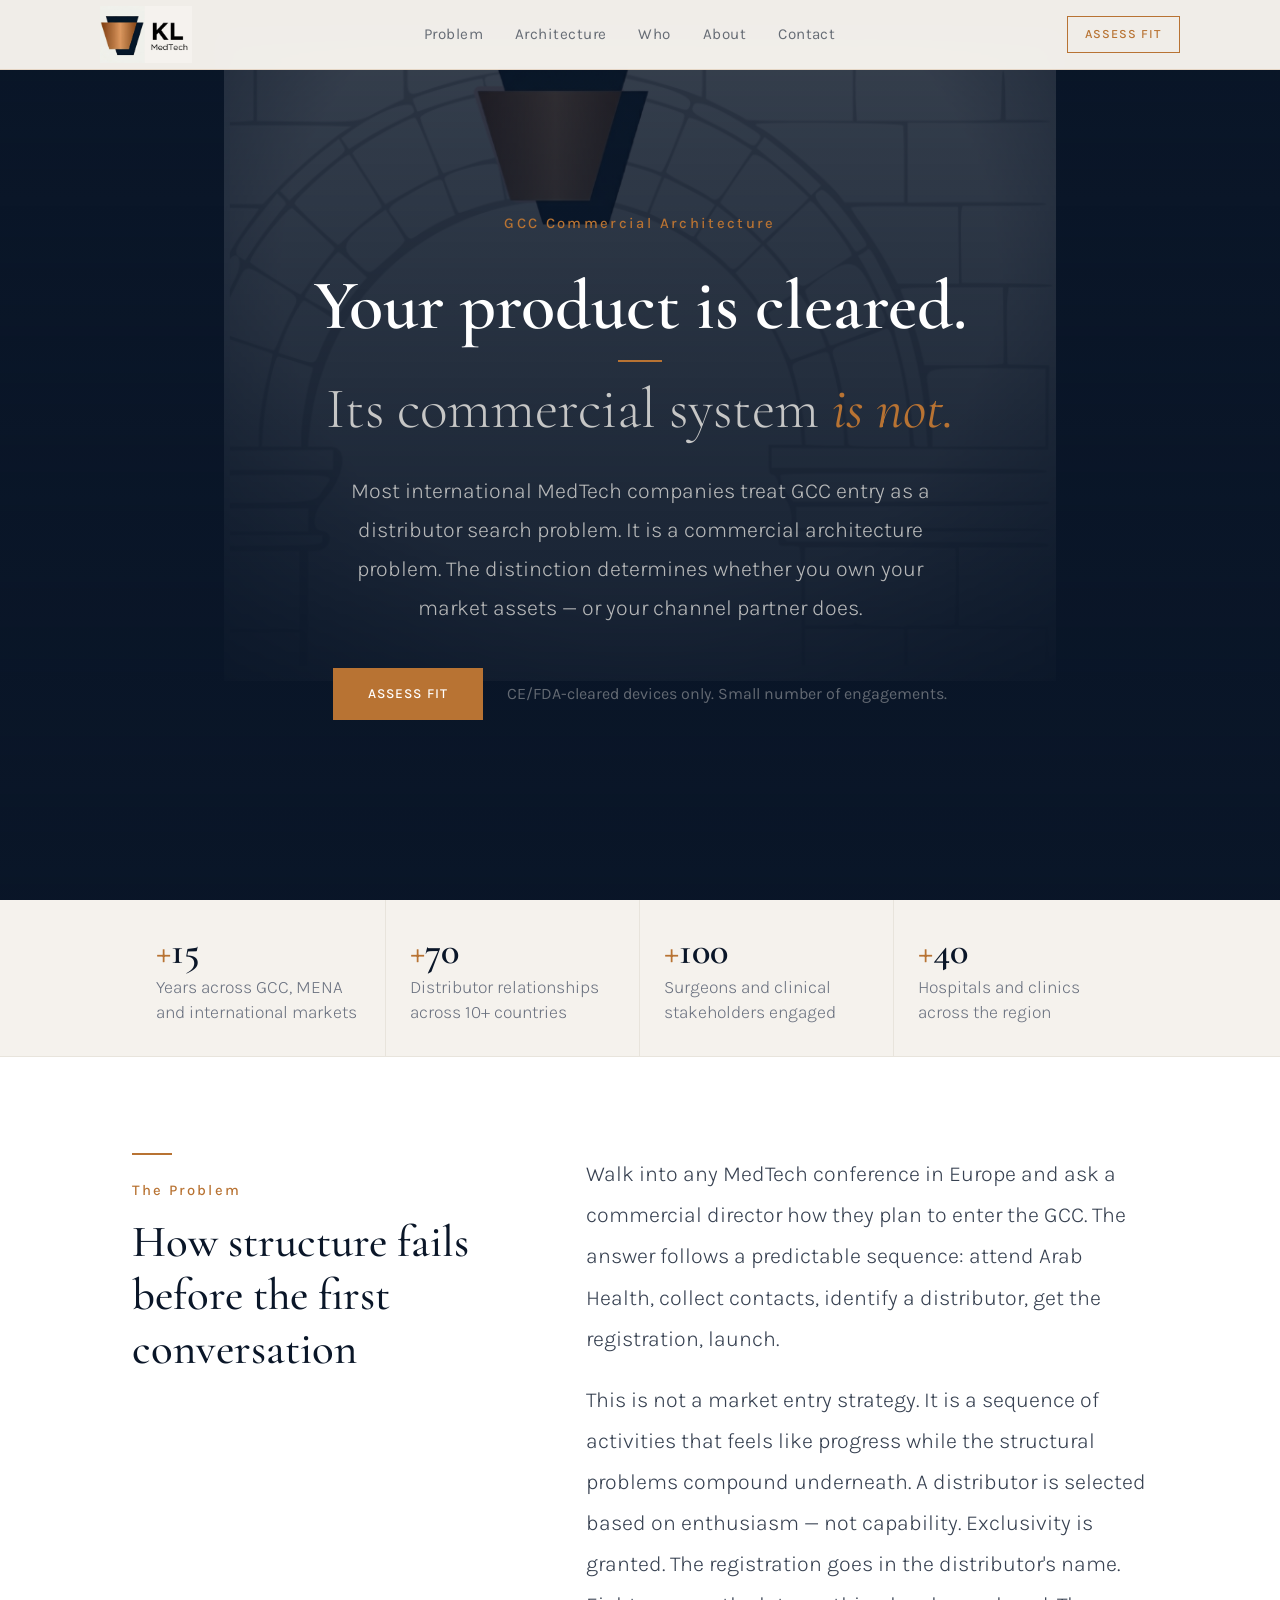
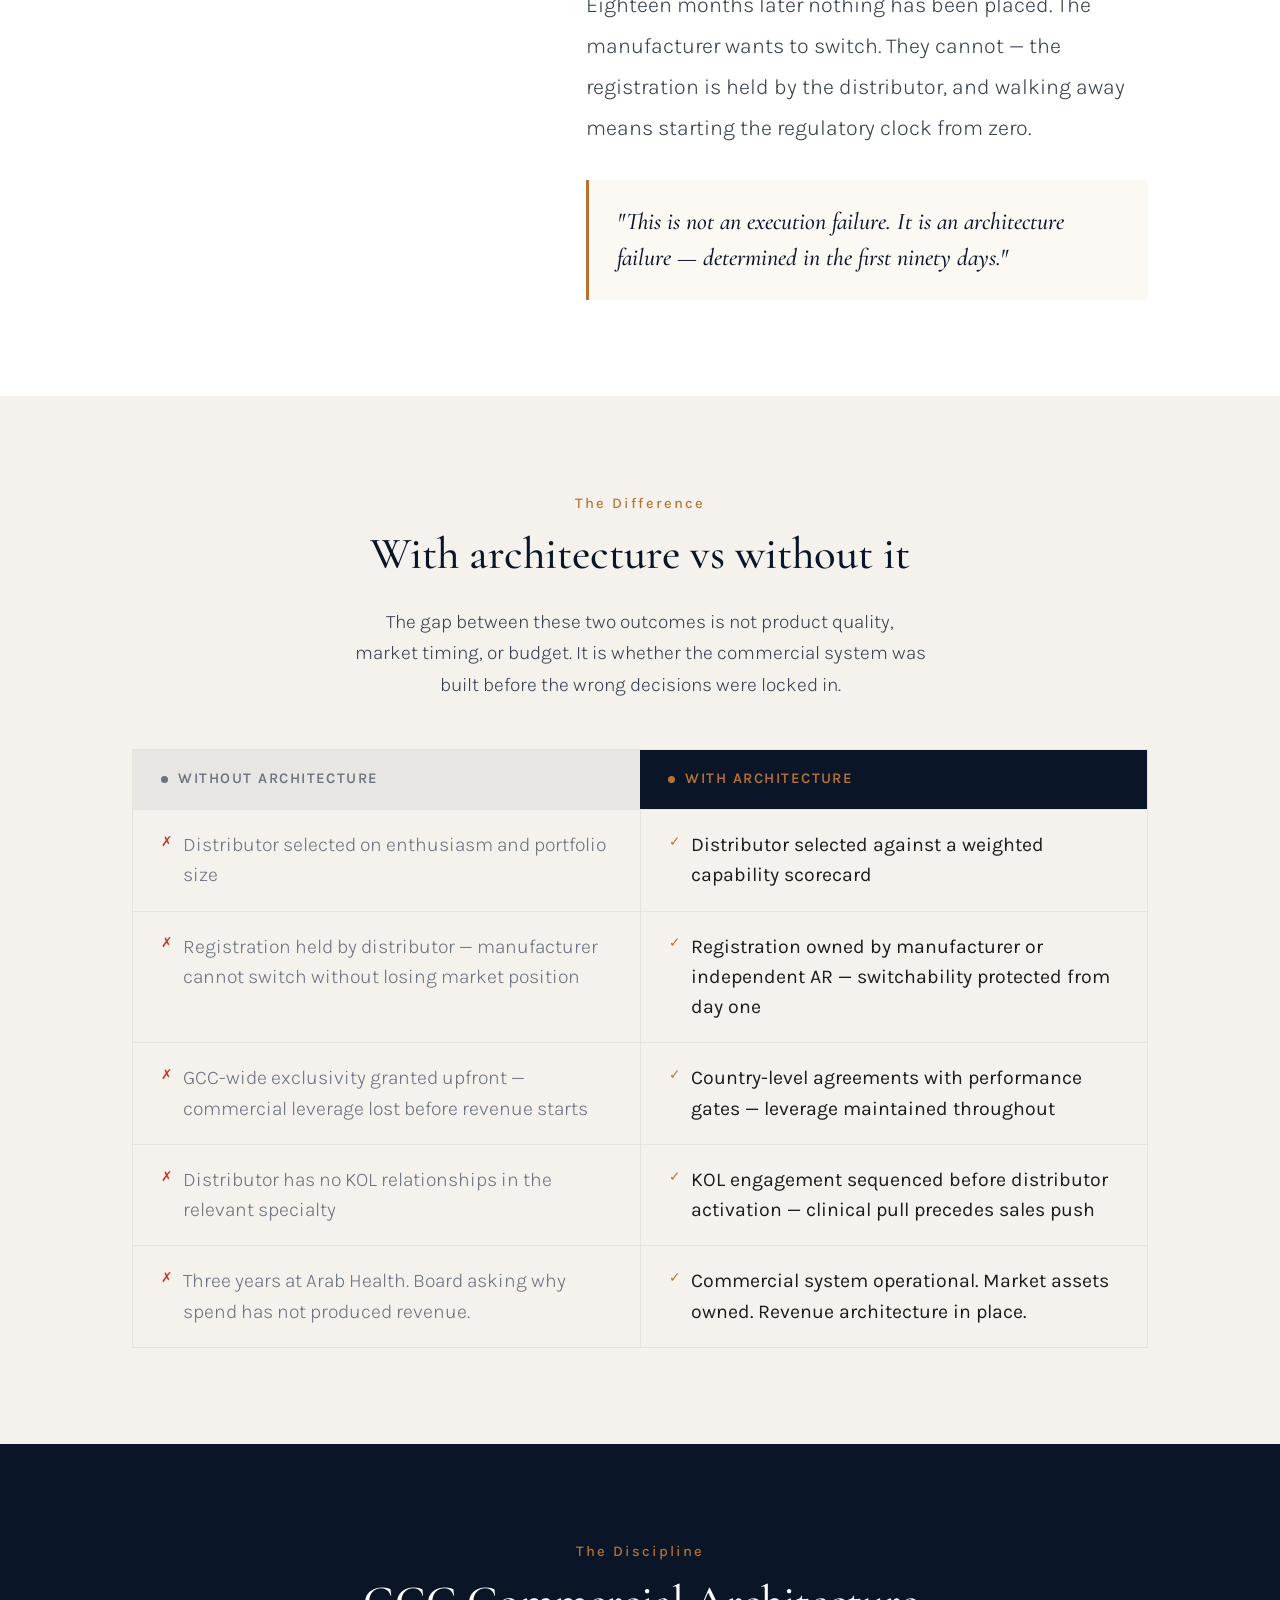
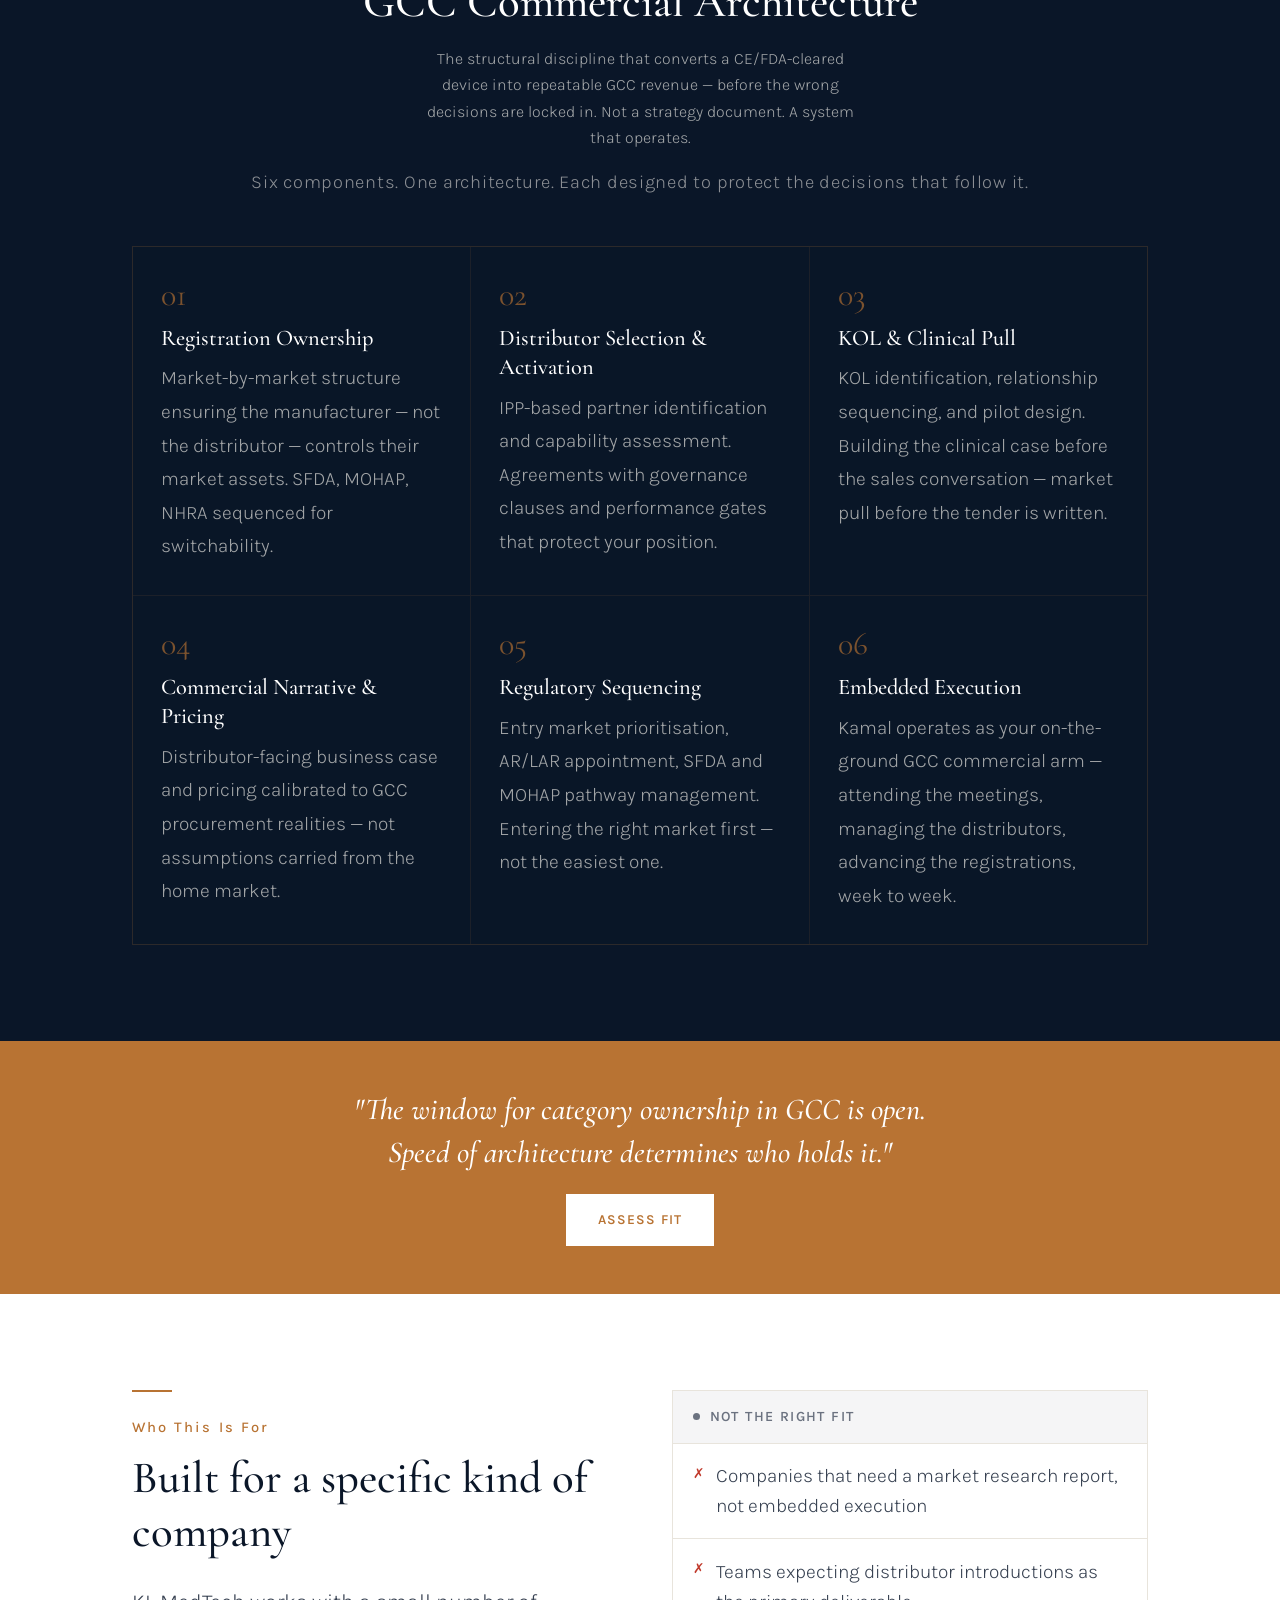
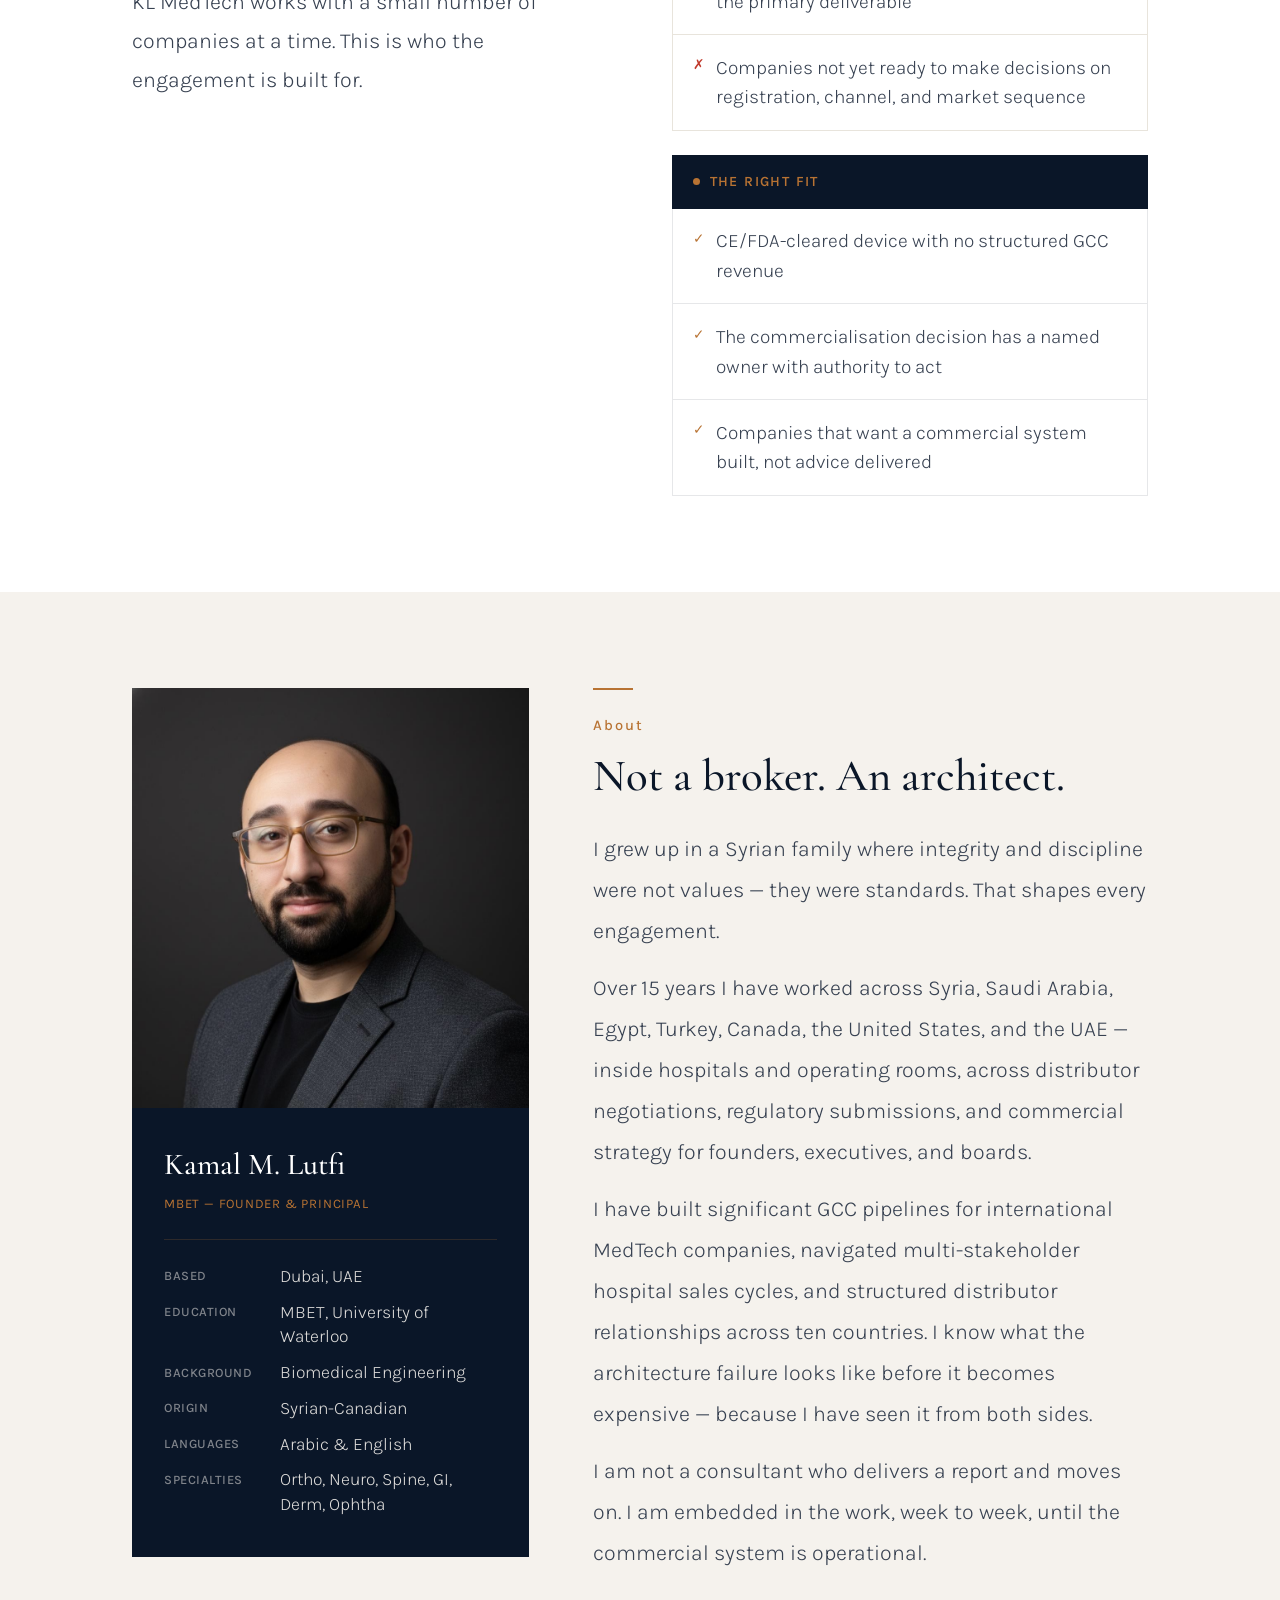
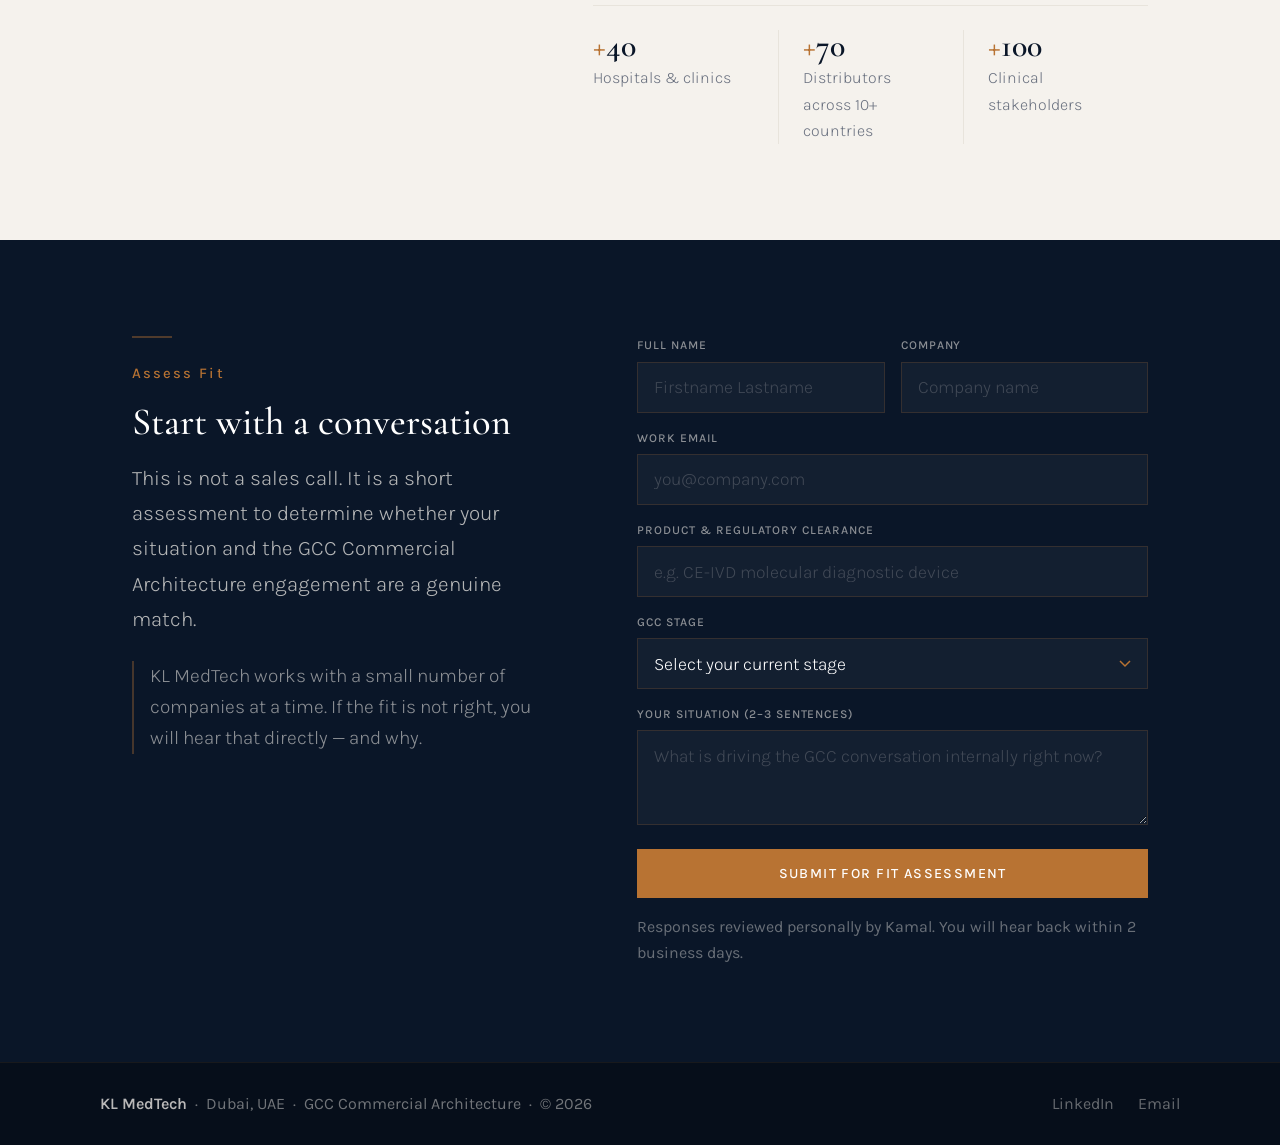
==== index.html @ fdf31928 "Restore full homepage; replace scorecard source HTML with built artifact" ====
<!DOCTYPE html>
<html lang="en">
<head>
  <meta charset="UTF-8" />
  <meta name="viewport" content="width=device-width, initial-scale=1.0" />
  <title>KL MedTech — GCC Commercial Architecture</title>
  <meta name="description" content="Your product is cleared. Its commercial system is not. GCC Commercial Architecture for international MedTech companies." />
  <link rel="preconnect" href="https://fonts.googleapis.com" />
  <link rel="preconnect" href="https://fonts.gstatic.com" crossorigin />
  <link href="https://fonts.googleapis.com/css2?family=Cormorant+Garamond:ital,wght@0,400;0,500;0,600;1,400;1,500;1,600&family=Karla:wght@300;400;500;600&display=swap" rel="stylesheet" />
  <style>
    :root {
      --navy:#0A1628; --navy2:#0f2040; --copper:#B87333; --copper2:#d4924a;
      --stone:#F5F2ED; --stone2:#E8E4DC; --white:#FFFFFF;
      --dark:#1C1C1C; --mid:#6B7280; --body:#374151;
      --ff-display:'Cormorant Garamond',Georgia,serif;
      --ff-body:'Karla',system-ui,sans-serif;
    }
    *,*::before,*::after{box-sizing:border-box;margin:0;padding:0;}
    html{scroll-behavior:smooth;}
    body{font-family:var(--ff-body);font-size:22px;line-height:1.65;color:var(--dark);background:var(--white);-webkit-font-smoothing:antialiased;}
    a{color:inherit;text-decoration:none;}
    .container{max-width:1080px;margin:0 auto;padding:0 2rem;}

    /* NAV */
    nav{position:fixed;top:0;left:0;right:0;z-index:100;background:rgba(245,242,237,0.98);backdrop-filter:blur(10px);border-bottom:1px solid rgba(184,115,51,0.2);padding:0 2rem;height:70px;display:flex;align-items:center;}
    .nav-inner{max-width:1080px;margin:0 auto;width:100%;display:flex;align-items:center;justify-content:space-between;}
    .nav-brand{display:flex;align-items:center;gap:0.65rem;}
    .nav-logo{height:58px;flex-shrink:0;display:flex;align-items:center;justify-content:center;}
    .nav-logo img{height:58px;width:auto;object-fit:contain;display:block;}
    .nav-name{font-size:0.95rem;font-weight:600;color:var(--navy);letter-spacing:0.01em;}
    .nav-links{display:flex;align-items:center;gap:2rem;}
    .nav-links a{font-size:0.95rem;font-weight:400;color:rgba(10,22,40,0.6);letter-spacing:0.03em;transition:color 0.2s;}
    .nav-links a:hover{color:var(--copper);}
    .nav-cta{background:transparent;border:1px solid var(--copper);color:var(--copper);font-family:var(--ff-body);font-size:0.78rem;font-weight:500;letter-spacing:0.08em;text-transform:uppercase;padding:0.45rem 1.1rem;cursor:pointer;transition:all 0.2s;display:inline-block;}
    .nav-cta:hover{background:var(--copper);color:var(--white);}

    /* HERO */
    #hero{min-height:100vh;background:var(--navy);display:flex;align-items:center;padding:8rem 2rem 6rem;position:relative;overflow:hidden;}
    #hero::before{content:'';position:absolute;inset:0;background:url('assets/hero.png') center 15%/65% no-repeat;opacity:0.3;-webkit-mask-image:radial-gradient(ellipse 70% 90% at 50% 30%, black 40%, transparent 75%);mask-image:radial-gradient(ellipse 70% 90% at 50% 30%, black 40%, transparent 75%);pointer-events:none;z-index:0;}
    #hero::after{content:'';position:absolute;inset:0;background:linear-gradient(to bottom,rgba(10,22,40,0.35) 0%,rgba(10,22,40,0.72) 55%,rgba(10,22,40,0.97) 100%);pointer-events:none;z-index:1;}
    
    .hero-inner{max-width:1080px;margin:0 auto;width:100%;display:flex;flex-direction:column;align-items:center;text-align:center;position:relative;z-index:2;}
    .hero-kicker{font-size:0.92rem;font-weight:500;letter-spacing:0.16em;color:var(--copper);margin-bottom:2rem;display:block;}
    .hero-headline{font-family:var(--ff-display);font-size:clamp(3rem,5.5vw,5rem);line-height:1.08;margin-bottom:2rem;max-width:800px;}
    .hero-headline .s1{display:block;font-weight:600;color:var(--white);}
    .hero-rule{display:block;width:44px;height:2px;background:var(--copper);margin:1rem auto;}
    .hero-headline .s2{display:block;font-weight:300;color:rgba(245,242,237,0.78);font-size:clamp(2.4rem,4.5vw,4rem);}
    .hero-headline em{font-style:italic;color:var(--copper);font-weight:400;}
    .hero-sub{font-size:1.35rem;font-weight:300;color:rgba(245,242,237,0.72);line-height:1.8;max-width:600px;margin-bottom:2.5rem;text-align:center;}
    .hero-actions{display:flex;align-items:center;justify-content:center;gap:1.5rem;flex-wrap:wrap;}
    .btn-primary{background:var(--copper);color:var(--white);border:none;font-family:var(--ff-body);font-size:0.85rem;font-weight:500;letter-spacing:0.08em;text-transform:uppercase;padding:0.95rem 2.2rem;cursor:pointer;transition:background 0.2s;display:inline-block;}
    .btn-primary:hover{background:var(--copper2);}
    .hero-note{font-size:1rem;color:rgba(245,242,237,0.38);}

    /* STATS STRIP */
    #stats{background:var(--stone);border-bottom:1px solid var(--stone2);}
    .stats-inner{max-width:1080px;margin:0 auto;display:grid;grid-template-columns:repeat(4,1fr);padding:0 2rem;}
    .stat-item{padding:2rem 1.5rem;border-right:1px solid var(--stone2);transition:background 0.2s;}
    .stat-item:last-child{border-right:none;}
    .stat-item:hover{background:rgba(184,115,51,0.04);}
    .stat-num{font-family:var(--ff-display);font-size:2.4rem;font-weight:600;color:var(--navy);line-height:1;margin-bottom:0.3rem;}
    .stat-num span{color:var(--copper);}
    .stat-label{font-size:1.1rem;font-weight:300;color:var(--mid);line-height:1.4;}

    /* SHARED */
    .section-kicker{font-size:0.92rem;font-weight:500;letter-spacing:0.14em;color:var(--copper);margin-bottom:0.75rem;display:block;}
    .copper-rule{display:block;width:40px;height:2px;background:var(--copper);margin-bottom:1.5rem;}
    .section-heading{font-family:var(--ff-display);font-size:clamp(2.1rem,3.5vw,3.2rem);font-weight:500;line-height:1.2;color:var(--navy);margin-bottom:1.5rem;}
    .section-heading-light{font-family:var(--ff-display);font-size:clamp(2.1rem,3.5vw,3.2rem);font-weight:500;line-height:1.2;color:var(--white);margin-bottom:1rem;}

    /* PROBLEM */
    #problem{background:var(--white);padding:6rem 2rem;}
    .problem-grid{display:grid;grid-template-columns:1fr 1.5fr;gap:5rem;align-items:start;}
    .problem-left{position:sticky;top:80px;}
    .problem-body{font-size:1.35rem;font-weight:300;line-height:1.9;color:var(--body);}
    .problem-body p+p{margin-top:1.25rem;}
    .problem-body strong{font-weight:600;color:var(--dark);}
    .problem-pull{margin-top:2rem;padding:1.5rem 1.75rem;border-left:3px solid var(--copper);background:rgba(184,115,51,0.05);}
    .problem-pull p{font-family:var(--ff-display);font-size:1.5rem;font-style:italic;font-weight:500;color:var(--navy);line-height:1.5;}

    /* CONTRAST TABLE */
    #contrast{background:var(--stone);padding:6rem 2rem;}
    .contrast-header{text-align:center;margin-bottom:3rem;}
    .contrast-header p{font-size:1.2rem;font-weight:300;color:var(--body);max-width:52ch;margin:0 auto;}
    .contrast-wrap{border:1px solid var(--stone2);overflow:hidden;}
    .contrast-head-row{display:grid;grid-template-columns:1fr 1fr;}
    .contrast-col-head{padding:1.1rem 1.75rem;display:flex;align-items:center;gap:0.65rem;}
    .contrast-col-head.without{background:rgba(10,22,40,0.05);}
    .contrast-col-head.with{background:var(--navy);}
    .contrast-col-title{font-size:0.92rem;font-weight:600;letter-spacing:0.1em;text-transform:uppercase;}
    .contrast-col-title.without{color:var(--mid);}
    .contrast-col-title.with{color:var(--copper);}
    .c-dot{width:7px;height:7px;border-radius:50%;flex-shrink:0;}
    .c-dot.without{background:var(--mid);}
    .c-dot.with{background:var(--copper);}
    .contrast-row{display:grid;grid-template-columns:1fr 1fr;border-top:1px solid var(--stone2);}
    .c-cell{padding:1.25rem 1.75rem;font-size:1.22rem;font-weight:300;line-height:1.55;display:flex;align-items:flex-start;gap:0.65rem;}
    .c-cell+.c-cell{border-left:1px solid var(--stone2);}
    .c-cell.without{color:var(--mid);}
    .c-cell.with{color:var(--dark);font-weight:400;}
    .c-mark{flex-shrink:0;font-size:0.85rem;margin-top:0.05rem;}
    .c-mark.x{color:#C0392B;}
    .c-mark.ok{color:var(--copper);}

    /* ARCHITECTURE */
    #architecture{background:var(--navy);padding:6rem 2rem;}
    .arch-header{text-align:center;margin-bottom:1rem;}
    .arch-sub{text-align:center;font-size:1.15rem;font-weight:300;color:rgba(245,242,237,0.55);margin-bottom:3rem;letter-spacing:0.04em;}
    .arch-grid{display:grid;grid-template-columns:repeat(3,1fr);gap:1px;background:rgba(184,115,51,0.1);border:1px solid rgba(184,115,51,0.1);}
    .arch-item{background:rgba(10,22,40,0.97);padding:2rem 1.75rem;transition:background 0.2s;}
    .arch-item:hover{background:rgba(15,32,64,1);}
    .arch-num{font-family:var(--ff-display);font-size:2rem;font-weight:400;color:rgba(184,115,51,0.65);line-height:1;margin-bottom:0.75rem;}
    .arch-title{font-family:var(--ff-display);font-size:1.4rem;font-weight:500;color:var(--white);margin-bottom:0.6rem;line-height:1.3;}
    .arch-body{font-size:1.2rem;font-weight:300;color:rgba(245,242,237,0.65);line-height:1.75;}

    /* MID CTA */
    #mid-cta{background:var(--copper);padding:3rem 2rem;text-align:center;}
    .mid-cta-inner{max-width:600px;margin:0 auto;}
    .mid-cta-text{font-family:var(--ff-display);font-size:1.9rem;font-style:italic;font-weight:500;color:var(--white);margin-bottom:1.25rem;line-height:1.4;}
    .btn-white{background:var(--white);color:var(--copper);border:none;font-family:var(--ff-body);font-size:0.85rem;font-weight:600;letter-spacing:0.08em;text-transform:uppercase;padding:0.9rem 2rem;cursor:pointer;transition:all 0.2s;display:inline-block;}
    .btn-white:hover{background:var(--navy);color:var(--white);}

    /* WHO */
    #who{background:var(--white);padding:6rem 2rem;}
    .who-grid{display:grid;grid-template-columns:1fr 1fr;gap:4rem;align-items:start;}
    .who-intro{font-size:1.35rem;font-weight:300;line-height:1.8;color:var(--body);margin-bottom:2rem;}
    .fit-table{display:flex;flex-direction:column;}
    .fit-col-head{padding:0.9rem 1.25rem;font-size:0.88rem;font-weight:600;letter-spacing:0.1em;text-transform:uppercase;display:flex;align-items:center;gap:0.6rem;}
    .fit-col-head.not{background:rgba(10,22,40,0.04);color:var(--mid);border:1px solid var(--stone2);}
    .fit-col-head.is{background:var(--navy);color:var(--copper);border:1px solid var(--navy);margin-top:1.5rem;}
    .fit-dot{width:7px;height:7px;border-radius:50%;flex-shrink:0;}
    .fit-dot.not{background:var(--mid);}
    .fit-dot.is{background:var(--copper);}
    .fit-item{padding:1.1rem 1.25rem;font-size:1.2rem;font-weight:300;line-height:1.55;border:1px solid var(--stone2);border-top:none;display:flex;align-items:flex-start;gap:0.75rem;}
    .fit-item.is-item{border-color:rgba(10,22,40,0.1);}
    .fit-mark{flex-shrink:0;margin-top:0.1rem;font-size:0.85rem;}
    .fit-mark.not{color:#C0392B;}
    .fit-mark.is{color:var(--copper);}
    .fit-text{color:var(--body);}

    /* ABOUT */
    #about{background:var(--stone);padding:6rem 2rem;}
    .about-grid{display:grid;grid-template-columns:1fr 1.4fr;gap:4rem;align-items:start;}
    .about-card{background:var(--navy);}
    .about-photo-wrap{overflow:hidden;height:420px;}
    .about-photo{width:100%;height:100%;object-fit:cover;object-position:center 12%;display:block;filter:grayscale(10%);}
    .about-card-body{padding:2rem 2rem 2.5rem;}
    .about-name{font-family:var(--ff-display);font-size:1.9rem;font-weight:500;color:var(--white);margin-bottom:0.2rem;}
    .about-title{font-size:0.82rem;font-weight:400;letter-spacing:0.06em;color:var(--copper);text-transform:uppercase;margin-bottom:1.5rem;}
    .about-divider{height:1px;background:rgba(184,115,51,0.2);margin-bottom:1.5rem;}
    .about-meta{display:flex;flex-direction:column;gap:0.7rem;}
    .about-meta-row{display:flex;align-items:flex-start;gap:1rem;}
    .about-meta-key{font-weight:500;color:rgba(245,242,237,0.5);letter-spacing:0.04em;min-width:100px;flex-shrink:0;font-size:0.8rem;text-transform:uppercase;padding-top:0.1rem;}
    .about-meta-val{color:rgba(245,242,237,0.9);font-weight:300;font-size:1.1rem;line-height:1.4;}
    .about-body-text{font-size:1.35rem;font-weight:300;line-height:1.9;color:var(--body);}
    .about-body-text p+p{margin-top:1rem;}
    .about-numbers{display:grid;grid-template-columns:repeat(3,1fr);gap:0;margin-top:2rem;border-top:1px solid var(--stone2);padding-top:1.5rem;}
    .about-num-item{padding-right:1.5rem;}
    .about-num-item+.about-num-item{padding-left:1.5rem;border-left:1px solid var(--stone2);}
    .about-num-val{font-family:var(--ff-display);font-size:2rem;font-weight:600;color:var(--navy);line-height:1;margin-bottom:0.2rem;}
    .about-num-val span{color:var(--copper);}
    .about-num-label{font-size:1rem;font-weight:300;color:var(--mid);}

    /* CONTACT */
    #contact{background:var(--navy);padding:6rem 2rem;}
    .contact-grid{display:grid;grid-template-columns:1fr 1.2fr;gap:5rem;align-items:start;}
    .contact-heading{font-family:var(--ff-display);font-size:clamp(1.8rem,3vw,2.6rem);font-weight:500;color:var(--white);line-height:1.2;margin-bottom:1rem;}
    .contact-body{font-size:1.3rem;font-weight:300;color:rgba(245,242,237,0.72);line-height:1.7;margin-bottom:1.5rem;}
    .contact-note{font-size:1.2rem;font-weight:300;color:rgba(245,242,237,0.55);line-height:1.6;border-left:2px solid rgba(184,115,51,0.35);padding-left:1rem;}
    .contact-form{display:flex;flex-direction:column;gap:1rem;}
    .form-row{display:grid;grid-template-columns:1fr 1fr;gap:1rem;}
    .form-group{display:flex;flex-direction:column;gap:0.35rem;}
    .form-group label{font-size:0.75rem;font-weight:500;letter-spacing:0.08em;text-transform:uppercase;color:rgba(245,242,237,0.55);}
    .form-group input,.form-group select,.form-group textarea{background:rgba(255,255,255,0.04);border:1px solid rgba(184,115,51,0.2);color:var(--white);font-family:var(--ff-body);font-size:1.1rem;font-weight:300;padding:0.9rem 1rem;outline:none;transition:border-color 0.2s;width:100%;-webkit-appearance:none;appearance:none;}
    .form-group select{background-image:url("data:image/svg+xml,%3Csvg xmlns='http://www.w3.org/2000/svg' width='12' height='8' viewBox='0 0 12 8'%3E%3Cpath d='M1 1l5 5 5-5' stroke='%23B87333' stroke-width='1.5' fill='none'/%3E%3C/svg%3E");background-repeat:no-repeat;background-position:right 1rem center;padding-right:2.5rem;cursor:pointer;background-color:rgba(255,255,255,0.04);}
    .form-group select option{background:var(--navy2);color:var(--white);}
    .form-group input:focus,.form-group select:focus,.form-group textarea:focus{border-color:var(--copper);}
    .form-group input::placeholder,.form-group textarea::placeholder{color:rgba(245,242,237,0.2);}
    .form-group textarea{resize:vertical;min-height:95px;}
    .form-submit{background:var(--copper);color:var(--white);border:none;font-family:var(--ff-body);font-size:0.88rem;font-weight:500;letter-spacing:0.1em;text-transform:uppercase;padding:1rem 2rem;cursor:pointer;transition:background 0.2s;margin-top:0.5rem;}
    .form-submit:hover{background:var(--copper2);}
    .form-disclaimer{font-size:1rem;color:rgba(245,242,237,0.4);line-height:1.6;}
    .form-success{display:none;padding:2rem;background:rgba(184,115,51,0.1);border:1px solid rgba(184,115,51,0.3);text-align:center;}
    .form-success p{font-family:var(--ff-display);font-size:1.2rem;font-style:italic;color:var(--white);}
    .form-success small{display:block;margin-top:0.5rem;font-size:0.85rem;font-weight:300;color:rgba(245,242,237,0.5);}

    /* FOOTER */
    footer{background:#060e1a;padding:1.75rem 2rem;border-top:1px solid rgba(184,115,51,0.1);}
    .footer-inner{max-width:1080px;margin:0 auto;display:flex;align-items:center;justify-content:space-between;flex-wrap:wrap;gap:0.75rem;}
    .footer-brand{font-size:1rem;font-weight:400;color:rgba(245,242,237,0.45);}
    .footer-brand strong{color:rgba(245,242,237,0.75);font-weight:600;}
    .footer-links{display:flex;gap:1.5rem;}
    .footer-links a{font-size:1rem;color:rgba(245,242,237,0.4);transition:color 0.2s;}
    .footer-links a:hover{color:var(--copper);}
    .footer-copy{font-size:0.82rem;color:rgba(245,242,237,0.25);width:100%;text-align:center;padding-top:0.75rem;border-top:1px solid rgba(255,255,255,0.05);margin-top:0.5rem;}

    /* ANIMATIONS */
    .fade-up{opacity:0;transform:translateY(20px);transition:opacity 0.6s ease,transform 0.6s ease;}
    .fade-up.visible{opacity:1;transform:translateY(0);}
    .fade-up:nth-child(2){transition-delay:0.08s;}
    .fade-up:nth-child(3){transition-delay:0.16s;}
    .fade-up:nth-child(4){transition-delay:0.24s;}

    /* RESPONSIVE */
    @media(max-width:900px){
      .nav-links{display:none;}
      .problem-grid,.who-grid,.about-grid,.contact-grid{grid-template-columns:1fr;gap:2.5rem;}
      .problem-left{position:static;}
      .arch-grid{grid-template-columns:1fr;}
      .stats-inner{grid-template-columns:repeat(2,1fr);}
      .stat-item:nth-child(2){border-right:none;}
      .form-row{grid-template-columns:1fr;}
      .about-numbers{grid-template-columns:1fr 1fr;}
      .contrast-head-row,.contrast-row{grid-template-columns:1fr;}
      .c-cell+.c-cell{border-left:none;border-top:1px solid var(--stone2);}
      .contrast-col-head.without{display:none;}
    }
    @media(max-width:600px){
      nav{padding:0 1.25rem;}
      #hero{padding:7rem 1.25rem 4rem;}
      .stats-inner{padding:0 1.25rem;}
    }
  </style>
</head>
<body>

<!-- NAV -->
<nav>
  <div class="nav-inner">
    <div class="nav-brand">
      <div class="nav-logo"><img src="assets/logo.png" alt="KL MedTech" /></div>
    </div>
    <div class="nav-links">
      <a href="#problem">Problem</a>
      <a href="#architecture">Architecture</a>
      <a href="#who">Who</a>
      <a href="#about">About</a>
      <a href="#contact">Contact</a>
    </div>
    <a href="#contact" class="nav-cta">Assess Fit</a>
  </div>
</nav>

<!-- HERO -->
<section id="hero">
  <div class="hero-inner">
    <span class="hero-kicker">GCC Commercial Architecture</span>
    <h1 class="hero-headline">
      <span class="s1">Your product is cleared.</span>
      <span class="hero-rule"></span>
      <span class="s2">Its commercial system <em>is not.</em></span>
    </h1>
    <p class="hero-sub">Most international MedTech companies treat GCC entry as a distributor search problem. It is a commercial architecture problem. The distinction determines whether you own your market assets — or your channel partner does.</p>
    <div class="hero-actions">
      <a href="#contact" class="btn-primary">Assess Fit</a>
      <span class="hero-note">CE/FDA-cleared devices only. Small number of engagements.</span>
    </div>
  </div>
</section>

<!-- STATS STRIP -->
<div id="stats">
  <div class="stats-inner">
    <div class="stat-item fade-up">
      <div class="stat-num"><span>+</span>15</div>
      <div class="stat-label">Years across GCC, MENA and international markets</div>
    </div>
    <div class="stat-item fade-up">
      <div class="stat-num"><span>+</span>70</div>
      <div class="stat-label">Distributor relationships across 10+ countries</div>
    </div>
    <div class="stat-item fade-up">
      <div class="stat-num"><span>+</span>100</div>
      <div class="stat-label">Surgeons and clinical stakeholders engaged</div>
    </div>
    <div class="stat-item fade-up">
      <div class="stat-num"><span>+</span>40</div>
      <div class="stat-label">Hospitals and clinics across the region</div>
    </div>
  </div>
</div>

<!-- PROBLEM -->
<section id="problem">
  <div class="container">
    <div class="problem-grid">
      <div class="problem-left fade-up">
        <span class="copper-rule"></span>
        <span class="section-kicker">The Problem</span>
        <h2 class="section-heading">How structure fails before the first conversation</h2>
      </div>
      <div class="problem-body fade-up">
        <p>Walk into any MedTech conference in Europe and ask a commercial director how they plan to enter the GCC. The answer follows a predictable sequence: attend Arab Health, collect contacts, identify a distributor, get the registration, launch.</p>
        <p>This is not a market entry strategy. It is a sequence of activities that feels like progress while the structural problems compound underneath. A distributor is selected based on enthusiasm — not capability. Exclusivity is granted. The registration goes in the distributor's name. Eighteen months later nothing has been placed. The manufacturer wants to switch. They cannot — the registration is held by the distributor, and walking away means starting the regulatory clock from zero.</p>
        <div class="problem-pull">
          <p>"This is not an execution failure. It is an architecture failure — determined in the first ninety days."</p>
        </div>
      </div>
    </div>
  </div>
</section>

<!-- CONTRAST TABLE -->
<section id="contrast">
  <div class="container">
    <div class="contrast-header fade-up">
      <span class="section-kicker">The Difference</span>
      <h2 class="section-heading">With architecture vs without it</h2>
      <p>The gap between these two outcomes is not product quality, market timing, or budget. It is whether the commercial system was built before the wrong decisions were locked in.</p>
    </div>
    <div class="contrast-wrap fade-up">
      <div class="contrast-head-row">
        <div class="contrast-col-head without">
          <span class="c-dot without"></span>
          <span class="contrast-col-title without">Without Architecture</span>
        </div>
        <div class="contrast-col-head with">
          <span class="c-dot with"></span>
          <span class="contrast-col-title with">With Architecture</span>
        </div>
      </div>
      <div class="contrast-row">
        <div class="c-cell without"><span class="c-mark x">✗</span><span>Distributor selected on enthusiasm and portfolio size</span></div>
        <div class="c-cell with"><span class="c-mark ok">✓</span><span>Distributor selected against a weighted capability scorecard</span></div>
      </div>
      <div class="contrast-row">
        <div class="c-cell without"><span class="c-mark x">✗</span><span>Registration held by distributor — manufacturer cannot switch without losing market position</span></div>
        <div class="c-cell with"><span class="c-mark ok">✓</span><span>Registration owned by manufacturer or independent AR — switchability protected from day one</span></div>
      </div>
      <div class="contrast-row">
        <div class="c-cell without"><span class="c-mark x">✗</span><span>GCC-wide exclusivity granted upfront — commercial leverage lost before revenue starts</span></div>
        <div class="c-cell with"><span class="c-mark ok">✓</span><span>Country-level agreements with performance gates — leverage maintained throughout</span></div>
      </div>
      <div class="contrast-row">
        <div class="c-cell without"><span class="c-mark x">✗</span><span>Distributor has no KOL relationships in the relevant specialty</span></div>
        <div class="c-cell with"><span class="c-mark ok">✓</span><span>KOL engagement sequenced before distributor activation — clinical pull precedes sales push</span></div>
      </div>
      <div class="contrast-row">
        <div class="c-cell without"><span class="c-mark x">✗</span><span>Three years at Arab Health. Board asking why spend has not produced revenue.</span></div>
        <div class="c-cell with"><span class="c-mark ok">✓</span><span>Commercial system operational. Market assets owned. Revenue architecture in place.</span></div>
      </div>
    </div>
  </div>
</section>

<!-- ARCHITECTURE -->
<section id="architecture">
  <div class="container">
    <div class="arch-header fade-up">
      <span class="section-kicker" style="color:var(--copper);">The Discipline</span>
      <h2 class="section-heading-light">GCC Commercial Architecture</h2>
      <p style="color:rgba(245,242,237,0.65);font-size:1rem;font-weight:300;max-width:50ch;margin:0 auto;">The structural discipline that converts a CE/FDA-cleared device into repeatable GCC revenue — before the wrong decisions are locked in. Not a strategy document. A system that operates.</p>
    </div>
    <p class="arch-sub">Six components. One architecture. Each designed to protect the decisions that follow it.</p>
    <div class="arch-grid">
      <div class="arch-item fade-up">
        <div class="arch-num">01</div>
        <h3 class="arch-title">Registration Ownership</h3>
        <p class="arch-body">Market-by-market structure ensuring the manufacturer — not the distributor — controls their market assets. SFDA, MOHAP, NHRA sequenced for switchability.</p>
      </div>
      <div class="arch-item fade-up">
        <div class="arch-num">02</div>
        <h3 class="arch-title">Distributor Selection & Activation</h3>
        <p class="arch-body">IPP-based partner identification and capability assessment. Agreements with governance clauses and performance gates that protect your position.</p>
      </div>
      <div class="arch-item fade-up">
        <div class="arch-num">03</div>
        <h3 class="arch-title">KOL & Clinical Pull</h3>
        <p class="arch-body">KOL identification, relationship sequencing, and pilot design. Building the clinical case before the sales conversation — market pull before the tender is written.</p>
      </div>
      <div class="arch-item fade-up">
        <div class="arch-num">04</div>
        <h3 class="arch-title">Commercial Narrative & Pricing</h3>
        <p class="arch-body">Distributor-facing business case and pricing calibrated to GCC procurement realities — not assumptions carried from the home market.</p>
      </div>
      <div class="arch-item fade-up">
        <div class="arch-num">05</div>
        <h3 class="arch-title">Regulatory Sequencing</h3>
        <p class="arch-body">Entry market prioritisation, AR/LAR appointment, SFDA and MOHAP pathway management. Entering the right market first — not the easiest one.</p>
      </div>
      <div class="arch-item fade-up">
        <div class="arch-num">06</div>
        <h3 class="arch-title">Embedded Execution</h3>
        <p class="arch-body">Kamal operates as your on-the-ground GCC commercial arm — attending the meetings, managing the distributors, advancing the registrations, week to week.</p>
      </div>
    </div>
  </div>
</section>

<!-- MID CTA -->
<section id="mid-cta">
  <div class="mid-cta-inner">
    <p class="mid-cta-text">"The window for category ownership in GCC is open. Speed of architecture determines who holds it."</p>
    <a href="#contact" class="btn-white">Assess Fit</a>
  </div>
</section>

<!-- WHO -->
<section id="who">
  <div class="container">
    <div class="who-grid">
      <div class="fade-up">
        <span class="copper-rule"></span>
        <span class="section-kicker">Who This Is For</span>
        <h2 class="section-heading">Built for a specific kind of company</h2>
        <p class="who-intro">KL MedTech works with a small number of companies at a time. This is who the engagement is built for.</p>
      </div>
      <div class="fade-up">
        <div class="fit-table">
          <div class="fit-col-head not">
            <span class="fit-dot not"></span>
            <span>Not the right fit</span>
          </div>
          <div class="fit-item">
            <span class="fit-mark not">✗</span>
            <span class="fit-text">Companies that need a market research report, not embedded execution</span>
          </div>
          <div class="fit-item">
            <span class="fit-mark not">✗</span>
            <span class="fit-text">Teams expecting distributor introductions as the primary deliverable</span>
          </div>
          <div class="fit-item">
            <span class="fit-mark not">✗</span>
            <span class="fit-text">Companies not yet ready to make decisions on registration, channel, and market sequence</span>
          </div>
          <div class="fit-col-head is">
            <span class="fit-dot is"></span>
            <span>The right fit</span>
          </div>
          <div class="fit-item is-item">
            <span class="fit-mark is">✓</span>
            <span class="fit-text">CE/FDA-cleared device with no structured GCC revenue</span>
          </div>
          <div class="fit-item is-item">
            <span class="fit-mark is">✓</span>
            <span class="fit-text">The commercialisation decision has a named owner with authority to act</span>
          </div>
          <div class="fit-item is-item">
            <span class="fit-mark is">✓</span>
            <span class="fit-text">Companies that want a commercial system built, not advice delivered</span>
          </div>
        </div>
      </div>
    </div>
  </div>
</section>

<!-- ABOUT -->
<section id="about">
  <div class="container">
    <div class="about-grid">
      <div class="fade-up">
        <div class="about-card">
          <div class="about-photo-wrap">
            <img src="assets/kamal.jpg" alt="Kamal M. Lutfi" class="about-photo" onerror="this.parentElement.style.display='none'" />
          </div>
          <div class="about-card-body">
            <h3 class="about-name">Kamal M. Lutfi</h3>
            <p class="about-title">MBET — Founder & Principal</p>
            <div class="about-divider"></div>
            <div class="about-meta">
              <div class="about-meta-row"><span class="about-meta-key">Based</span><span class="about-meta-val">Dubai, UAE</span></div>
              <div class="about-meta-row"><span class="about-meta-key">Education</span><span class="about-meta-val">MBET, University of Waterloo</span></div>
              <div class="about-meta-row"><span class="about-meta-key">Background</span><span class="about-meta-val">Biomedical Engineering</span></div>
              <div class="about-meta-row"><span class="about-meta-key">Origin</span><span class="about-meta-val">Syrian-Canadian</span></div>
              <div class="about-meta-row"><span class="about-meta-key">Languages</span><span class="about-meta-val">Arabic &amp; English</span></div>
              <div class="about-meta-row"><span class="about-meta-key">Specialties</span><span class="about-meta-val">Ortho, Neuro, Spine, GI, Derm, Ophtha</span></div>
            </div>
          </div>
        </div>
      </div>
      <div class="fade-up">
        <span class="copper-rule"></span>
        <span class="section-kicker">About</span>
        <h2 class="section-heading">Not a broker. An architect.</h2>
        <div class="about-body-text">
          <p>I grew up in a Syrian family where integrity and discipline were not values — they were standards. That shapes every engagement.</p>
          <p>Over 15 years I have worked across Syria, Saudi Arabia, Egypt, Turkey, Canada, the United States, and the UAE — inside hospitals and operating rooms, across distributor negotiations, regulatory submissions, and commercial strategy for founders, executives, and boards.</p>
          <p>I have built significant GCC pipelines for international MedTech companies, navigated multi-stakeholder hospital sales cycles, and structured distributor relationships across ten countries. I know what the architecture failure looks like before it becomes expensive — because I have seen it from both sides.</p>
          <p>I am not a consultant who delivers a report and moves on. I am embedded in the work, week to week, until the commercial system is operational.</p>
        </div>
        <div class="about-numbers">
          <div class="about-num-item"><div class="about-num-val"><span>+</span>40</div><div class="about-num-label">Hospitals &amp; clinics</div></div>
          <div class="about-num-item"><div class="about-num-val"><span>+</span>70</div><div class="about-num-label">Distributors across 10+ countries</div></div>
          <div class="about-num-item"><div class="about-num-val"><span>+</span>100</div><div class="about-num-label">Clinical stakeholders</div></div>
        </div>
      </div>
    </div>
  </div>
</section>

<!-- CONTACT -->
<section id="contact">
  <div class="container">
    <div class="contact-grid">
      <div class="fade-up">
        <span class="copper-rule" style="background:rgba(184,115,51,0.4);"></span>
        <span class="section-kicker">Assess Fit</span>
        <h2 class="contact-heading">Start with a conversation</h2>
        <p class="contact-body">This is not a sales call. It is a short assessment to determine whether your situation and the GCC Commercial Architecture engagement are a genuine match.</p>
        <p class="contact-note">KL MedTech works with a small number of companies at a time. If the fit is not right, you will hear that directly — and why.</p>
      </div>
      <div class="fade-up">
        <form class="contact-form" action="https://formspree.io/f/xdayjjwp" method="POST" id="fitForm">
          <div class="form-row">
            <div class="form-group"><label for="name">Full Name</label><input type="text" id="name" name="name" placeholder="Firstname Lastname" required /></div>
            <div class="form-group"><label for="company">Company</label><input type="text" id="company" name="company" placeholder="Company name" required /></div>
          </div>
          <div class="form-group"><label for="email">Work Email</label><input type="email" id="email" name="email" placeholder="you@company.com" required /></div>
          <div class="form-group"><label for="product">Product &amp; Regulatory Clearance</label><input type="text" id="product" name="product" placeholder="e.g. CE-IVD molecular diagnostic device" required /></div>
          <div class="form-group">
            <label for="stage">GCC Stage</label>
            <select id="stage" name="stage" required>
              <option value="" disabled selected>Select your current stage</option>
              <option value="no-presence">No GCC presence — evaluating entry</option>
              <option value="failed-attempt">Previous attempt — need to restrategise</option>
              <option value="distributor-issue">Have a distributor — relationship not working</option>
              <option value="early-traction">Early traction — need to accelerate</option>
            </select>
          </div>
          <div class="form-group"><label for="situation">Your Situation (2–3 sentences)</label><textarea id="situation" name="situation" placeholder="What is driving the GCC conversation internally right now?" required></textarea></div>
          <button type="submit" class="form-submit">Submit for Fit Assessment</button>
          <p class="form-disclaimer">Responses reviewed personally by Kamal. You will hear back within 2 business days.</p>
        </form>
        <div class="form-success" id="formSuccess">
          <p>Received. Kamal will review and respond within 2 business days.</p>
          <small>If the fit is right, the next step is a 30-minute call.</small>
        </div>
      </div>
    </div>
  </div>
</section>

<!-- FOOTER -->
<footer>
  <div class="footer-inner">
    <div class="footer-brand">
      <strong>KL MedTech</strong> &nbsp;·&nbsp; Dubai, UAE &nbsp;·&nbsp; GCC Commercial Architecture &nbsp;·&nbsp; &copy; 2026
    </div>
    <div class="footer-links">
      <a href="https://linkedin.com/in/kamal-lutfi" target="_blank" rel="noopener">LinkedIn</a>
      <a href="mailto:k.lutfi@kl-advisory.ae">Email</a>
    </div>
  </div>
</footer>

<script>
  const observer = new IntersectionObserver((entries) => {
    entries.forEach(e => { if (e.isIntersecting) { e.target.classList.add('visible'); observer.unobserve(e.target); } });
  }, { threshold: 0.1 });
  document.querySelectorAll('.fade-up').forEach(el => observer.observe(el));

  const form = document.getElementById('fitForm');
  const success = document.getElementById('formSuccess');
  if (form) {
    form.addEventListener('submit', async (e) => {
      e.preventDefault();
      const btn = form.querySelector('.form-submit');
      btn.textContent = 'Submitting...'; btn.disabled = true;
      try {
        const res = await fetch(form.action, { method: 'POST', body: new FormData(form), headers: { 'Accept': 'application/json' } });
        if (res.ok) { form.style.display = 'none'; success.style.display = 'block'; }
        else { btn.textContent = 'Something went wrong — try again'; btn.disabled = false; }
      } catch { btn.textContent = 'Something went wrong — try again'; btn.disabled = false; }
    });
  }
</script>
</body>
</html>
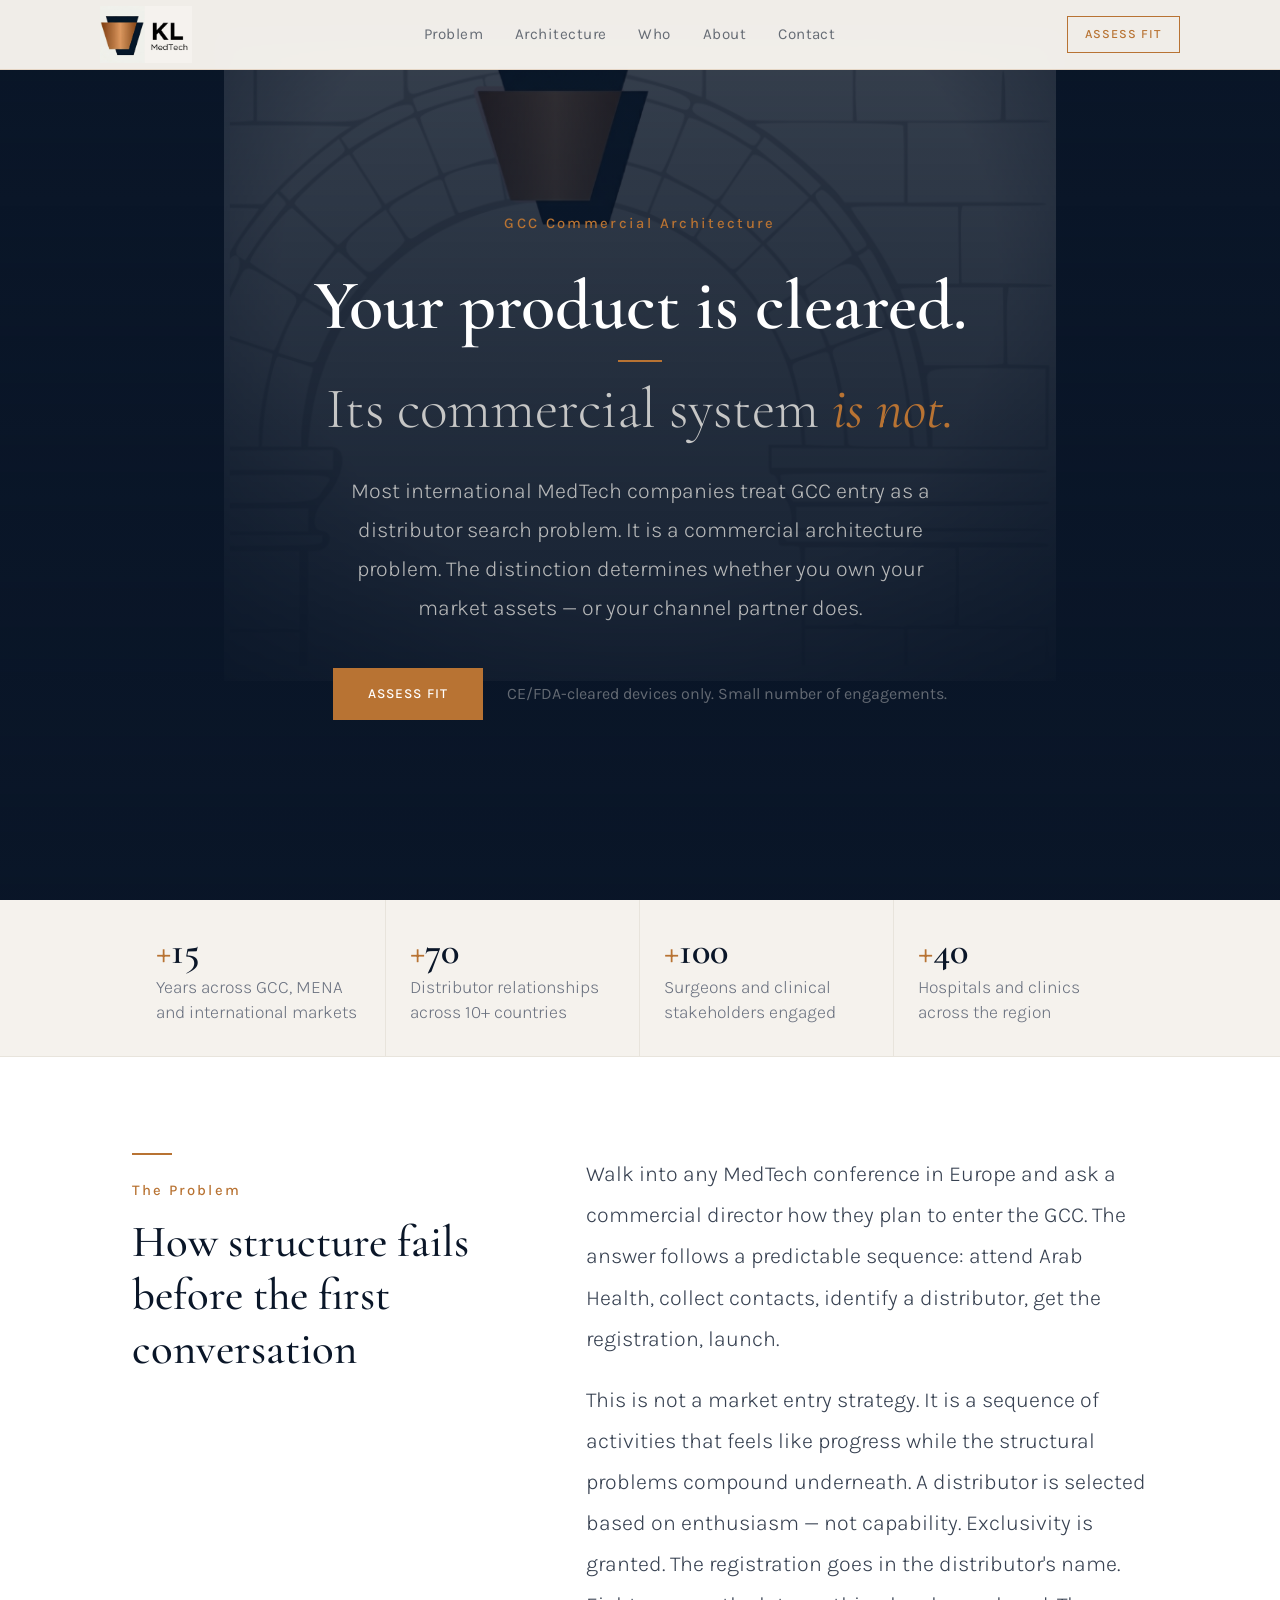
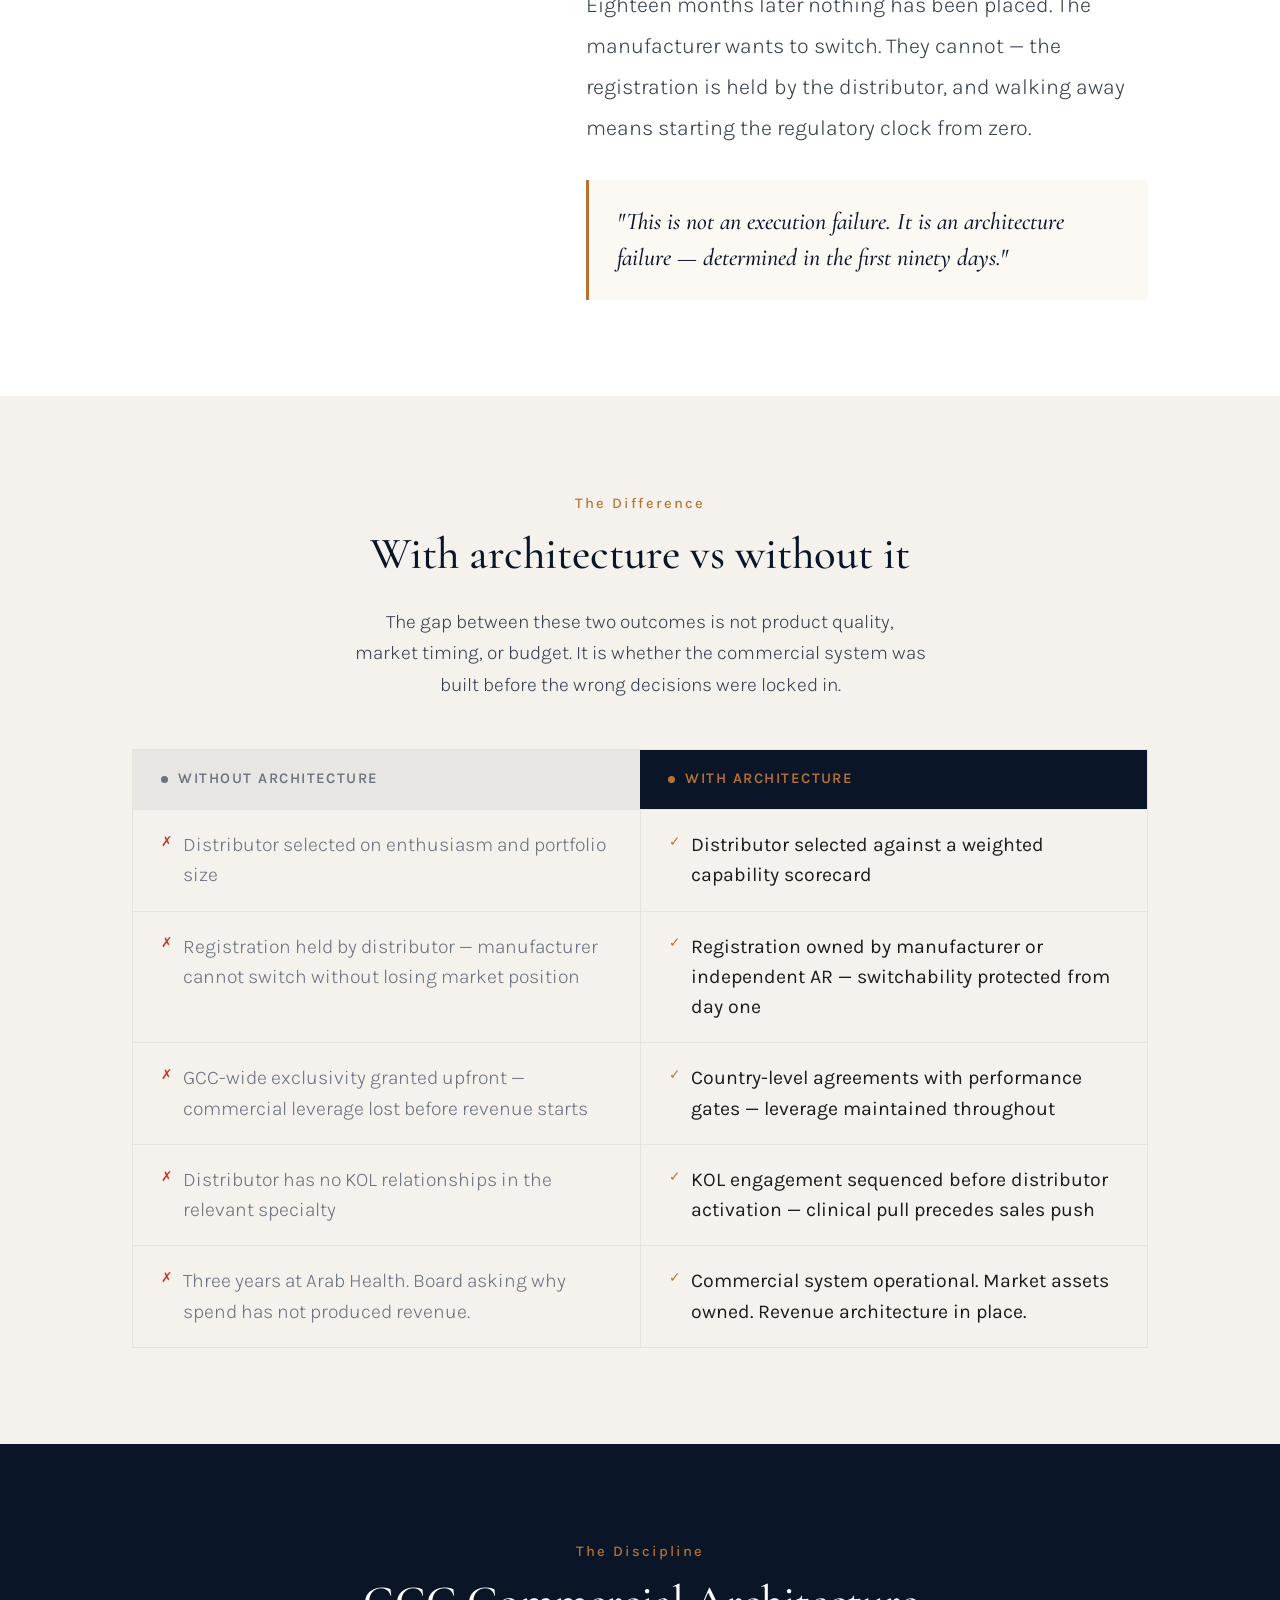
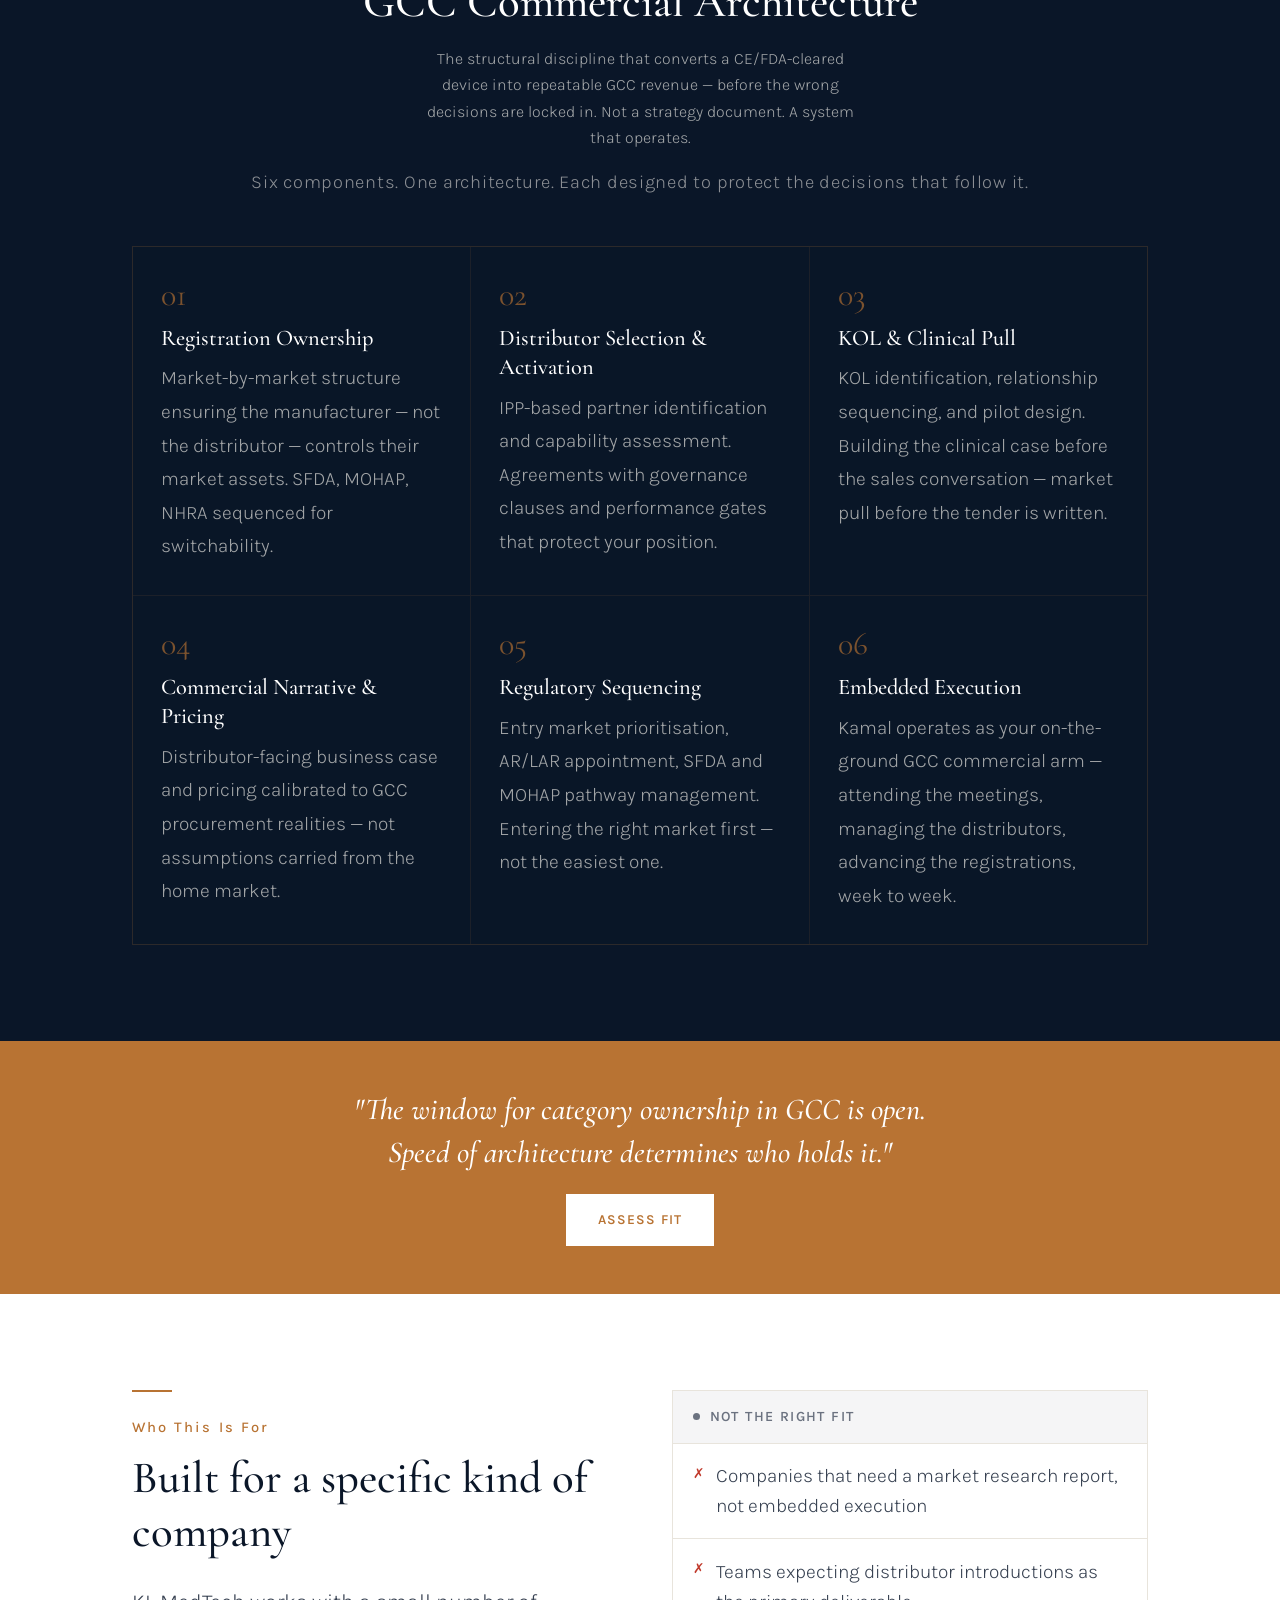
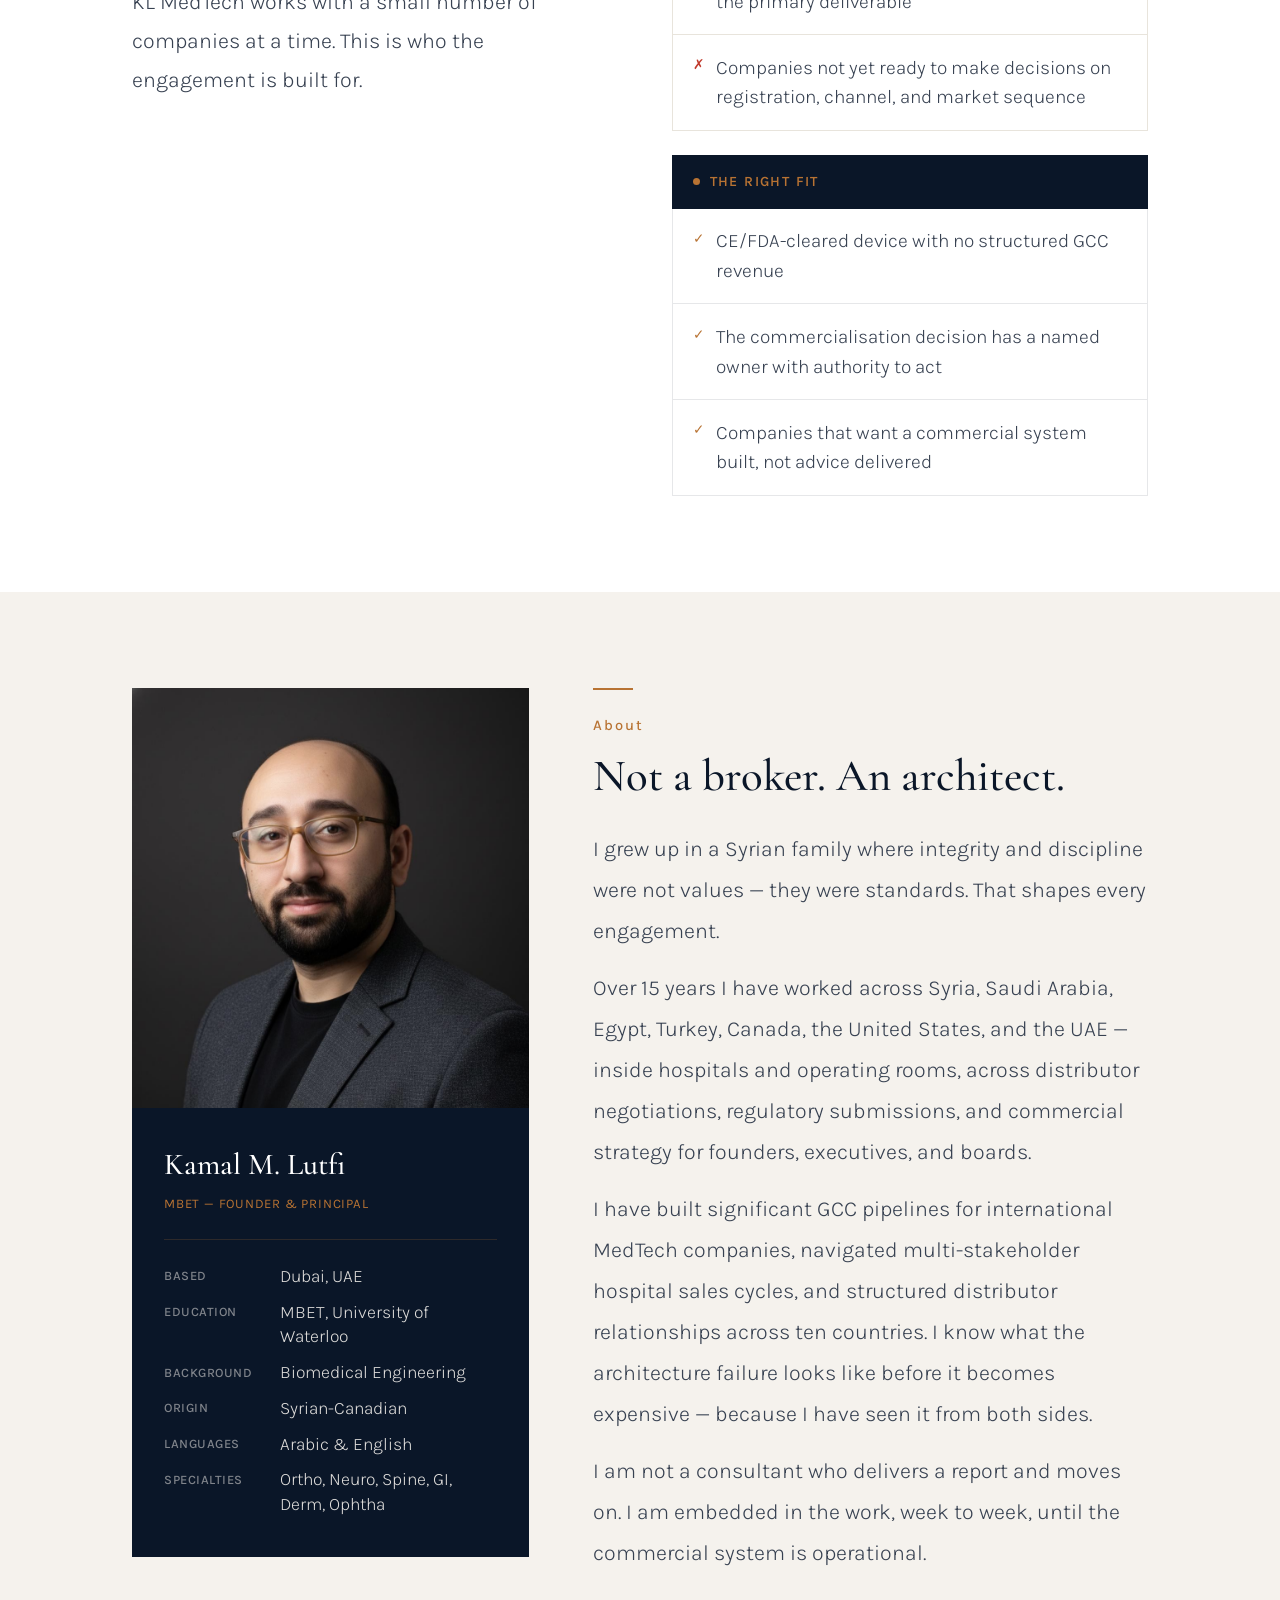
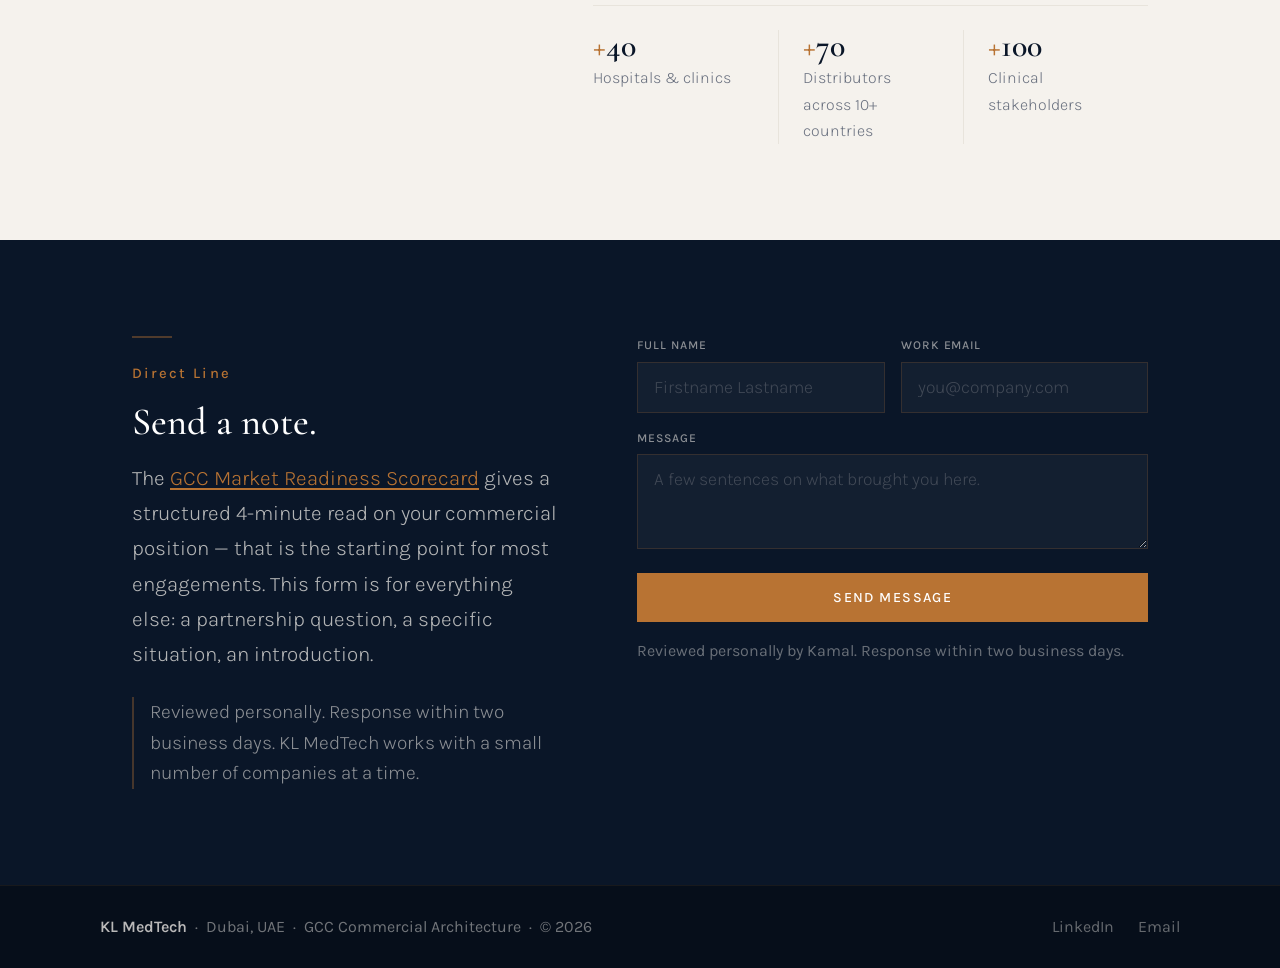
==== commit 2030d23c: "Homepage: route Assess Fit CTAs to /scorecard/; rewrite contact section as 'Send a note' direct-line" ====
--- a/index.html
+++ b/index.html
@@ -238,7 +238,7 @@
       <a href="#about">About</a>
       <a href="#contact">Contact</a>
     </div>
-    <a href="#contact" class="nav-cta">Assess Fit</a>
+    <a href="/scorecard/" class="nav-cta">Assess Fit</a>
   </div>
 </nav>
 
@@ -253,7 +253,7 @@
     </h1>
     <p class="hero-sub">Most international MedTech companies treat GCC entry as a distributor search problem. It is a commercial architecture problem. The distinction determines whether you own your market assets — or your channel partner does.</p>
     <div class="hero-actions">
-      <a href="#contact" class="btn-primary">Assess Fit</a>
+      <a href="/scorecard/" class="btn-primary">Assess Fit</a>
       <span class="hero-note">CE/FDA-cleared devices only. Small number of engagements.</span>
     </div>
   </div>
@@ -392,7 +392,7 @@
 <section id="mid-cta">
   <div class="mid-cta-inner">
     <p class="mid-cta-text">"The window for category ownership in GCC is open. Speed of architecture determines who holds it."</p>
-    <a href="#contact" class="btn-white">Assess Fit</a>
+    <a href="/scorecard/" class="btn-white">Assess Fit</a>
   </div>
 </section>
 
@@ -496,36 +496,24 @@
     <div class="contact-grid">
       <div class="fade-up">
         <span class="copper-rule" style="background:rgba(184,115,51,0.4);"></span>
-        <span class="section-kicker">Assess Fit</span>
-        <h2 class="contact-heading">Start with a conversation</h2>
-        <p class="contact-body">This is not a sales call. It is a short assessment to determine whether your situation and the GCC Commercial Architecture engagement are a genuine match.</p>
-        <p class="contact-note">KL MedTech works with a small number of companies at a time. If the fit is not right, you will hear that directly — and why.</p>
+        <span class="section-kicker">Direct Line</span>
+        <h2 class="contact-heading">Send a note.</h2>
+        <p class="contact-body">The <a href="/scorecard/" style="color:var(--copper);text-decoration:underline;text-underline-offset:3px;">GCC Market Readiness Scorecard</a> gives a structured 4-minute read on your commercial position — that is the starting point for most engagements. This form is for everything else: a partnership question, a specific situation, an introduction.</p>
+        <p class="contact-note">Reviewed personally. Response within two business days. KL MedTech works with a small number of companies at a time.</p>
       </div>
       <div class="fade-up">
         <form class="contact-form" action="https://formspree.io/f/xdayjjwp" method="POST" id="fitForm">
           <div class="form-row">
             <div class="form-group"><label for="name">Full Name</label><input type="text" id="name" name="name" placeholder="Firstname Lastname" required /></div>
-            <div class="form-group"><label for="company">Company</label><input type="text" id="company" name="company" placeholder="Company name" required /></div>
-          </div>
-          <div class="form-group"><label for="email">Work Email</label><input type="email" id="email" name="email" placeholder="you@company.com" required /></div>
-          <div class="form-group"><label for="product">Product &amp; Regulatory Clearance</label><input type="text" id="product" name="product" placeholder="e.g. CE-IVD molecular diagnostic device" required /></div>
-          <div class="form-group">
-            <label for="stage">GCC Stage</label>
-            <select id="stage" name="stage" required>
-              <option value="" disabled selected>Select your current stage</option>
-              <option value="no-presence">No GCC presence — evaluating entry</option>
-              <option value="failed-attempt">Previous attempt — need to restrategise</option>
-              <option value="distributor-issue">Have a distributor — relationship not working</option>
-              <option value="early-traction">Early traction — need to accelerate</option>
-            </select>
-          </div>
-          <div class="form-group"><label for="situation">Your Situation (2–3 sentences)</label><textarea id="situation" name="situation" placeholder="What is driving the GCC conversation internally right now?" required></textarea></div>
-          <button type="submit" class="form-submit">Submit for Fit Assessment</button>
-          <p class="form-disclaimer">Responses reviewed personally by Kamal. You will hear back within 2 business days.</p>
+            <div class="form-group"><label for="email">Work Email</label><input type="email" id="email" name="email" placeholder="you@company.com" required /></div>
+          </div>
+          <div class="form-group"><label for="message">Message</label><textarea id="message" name="message" placeholder="A few sentences on what brought you here." required></textarea></div>
+          <input type="hidden" name="_subject" value="Direct message from kl-advisory.ae" />
+          <button type="submit" class="form-submit">Send Message</button>
+          <p class="form-disclaimer">Reviewed personally by Kamal. Response within two business days.</p>
         </form>
         <div class="form-success" id="formSuccess">
-          <p>Received. Kamal will review and respond within 2 business days.</p>
-          <small>If the fit is right, the next step is a 30-minute call.</small>
+          <p>Received. Kamal will respond within two business days.</p>
         </div>
       </div>
     </div>
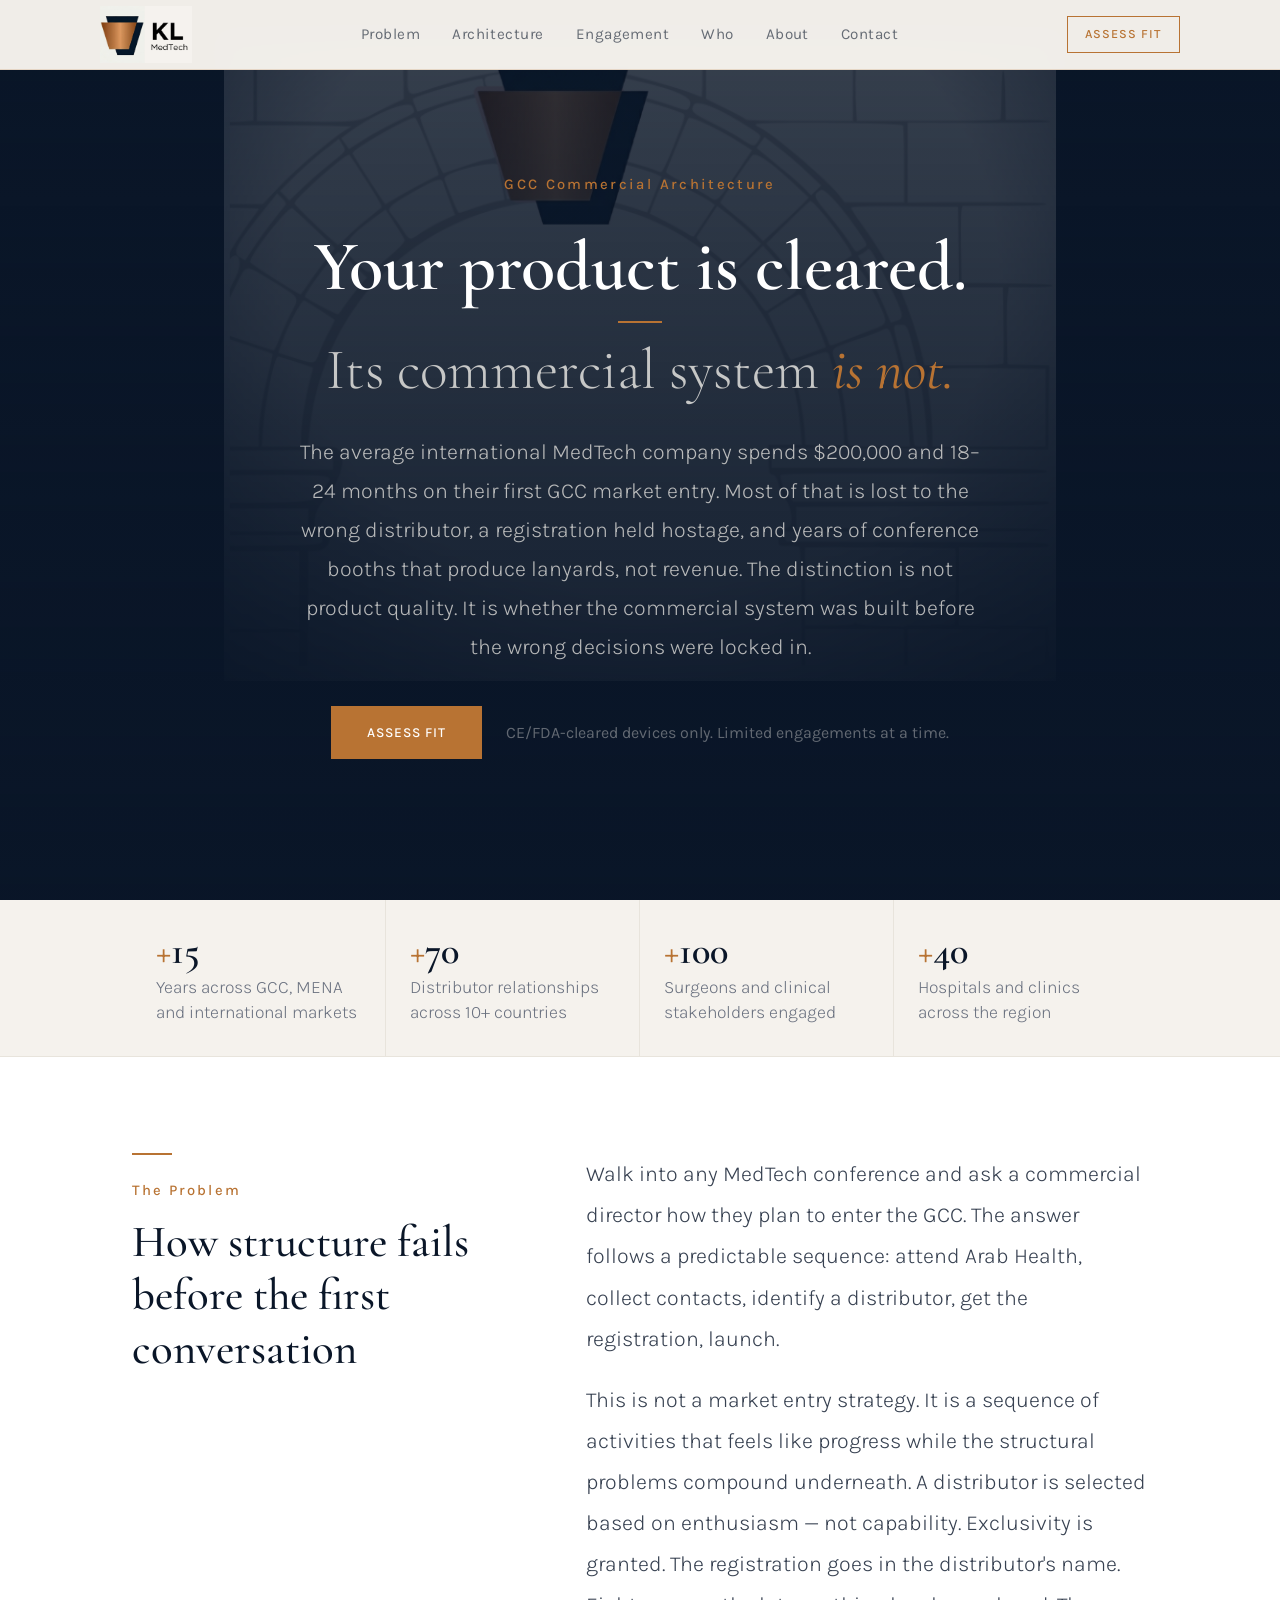
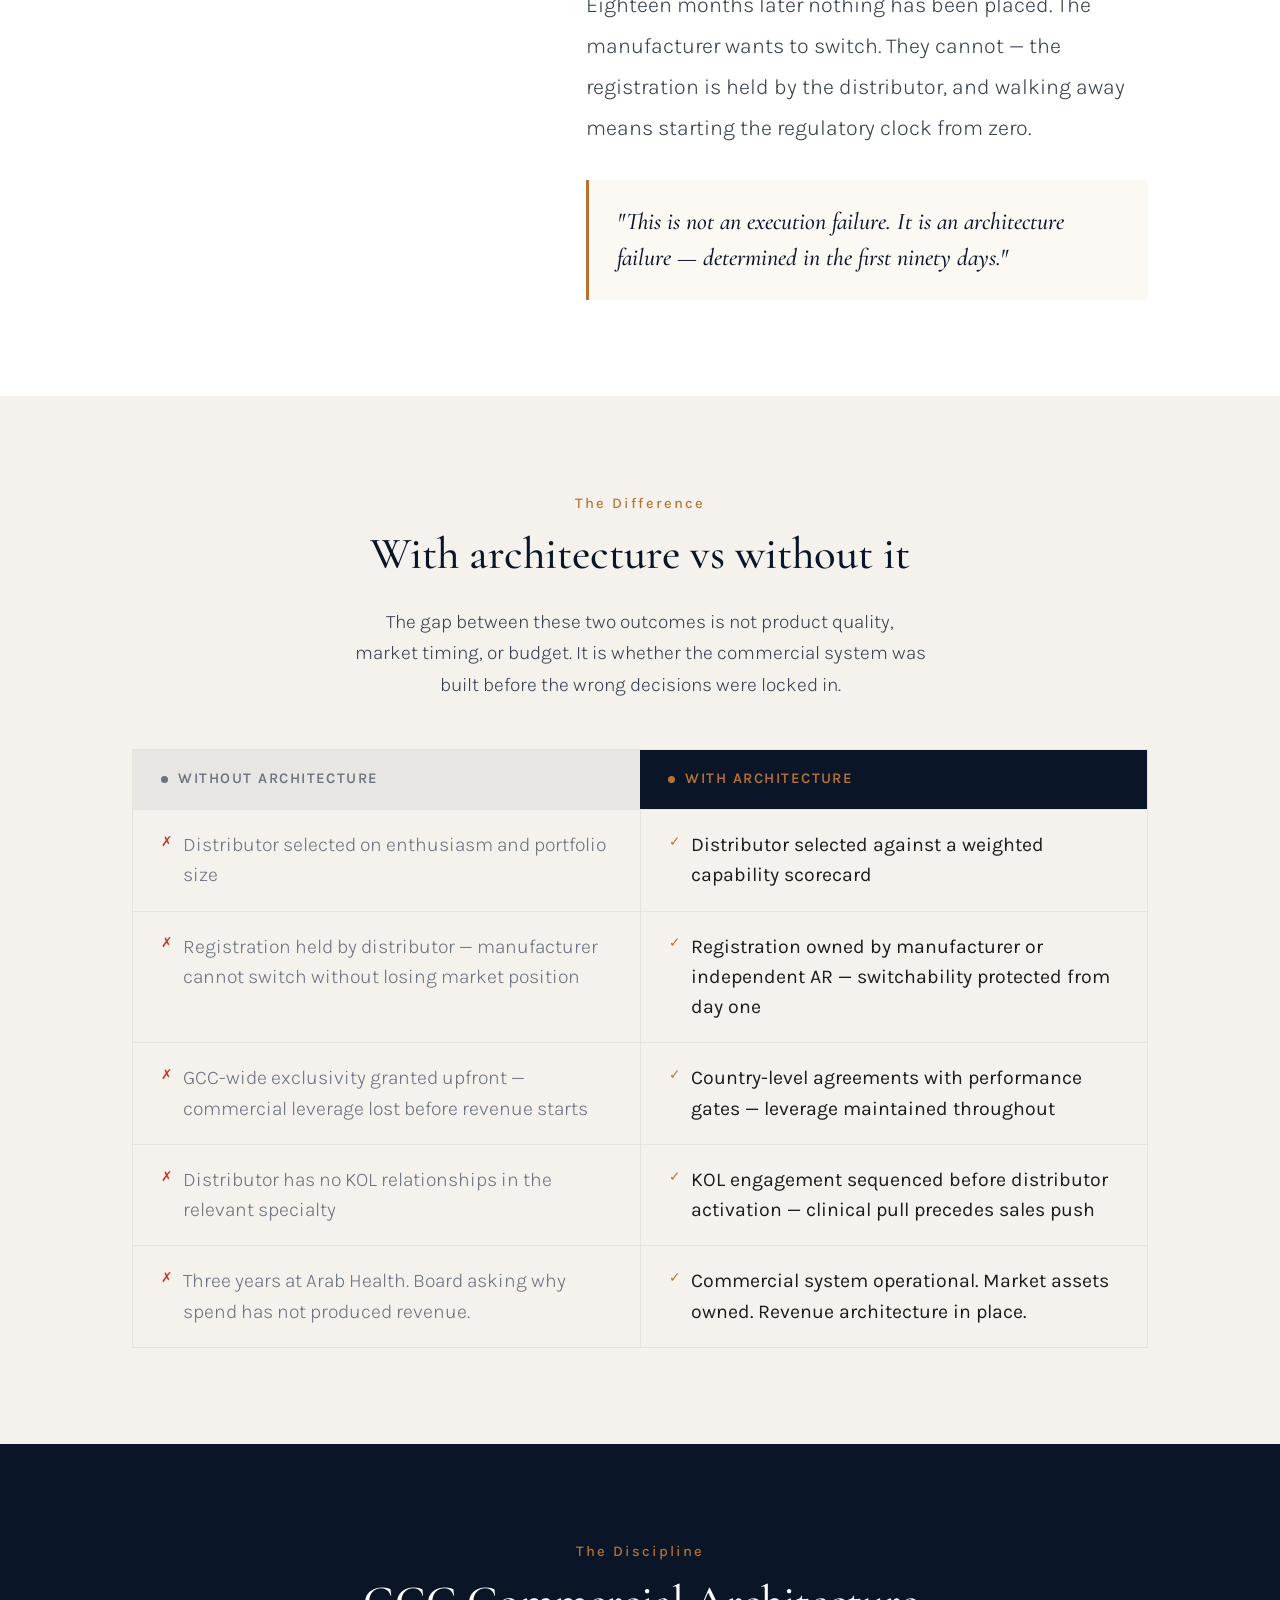
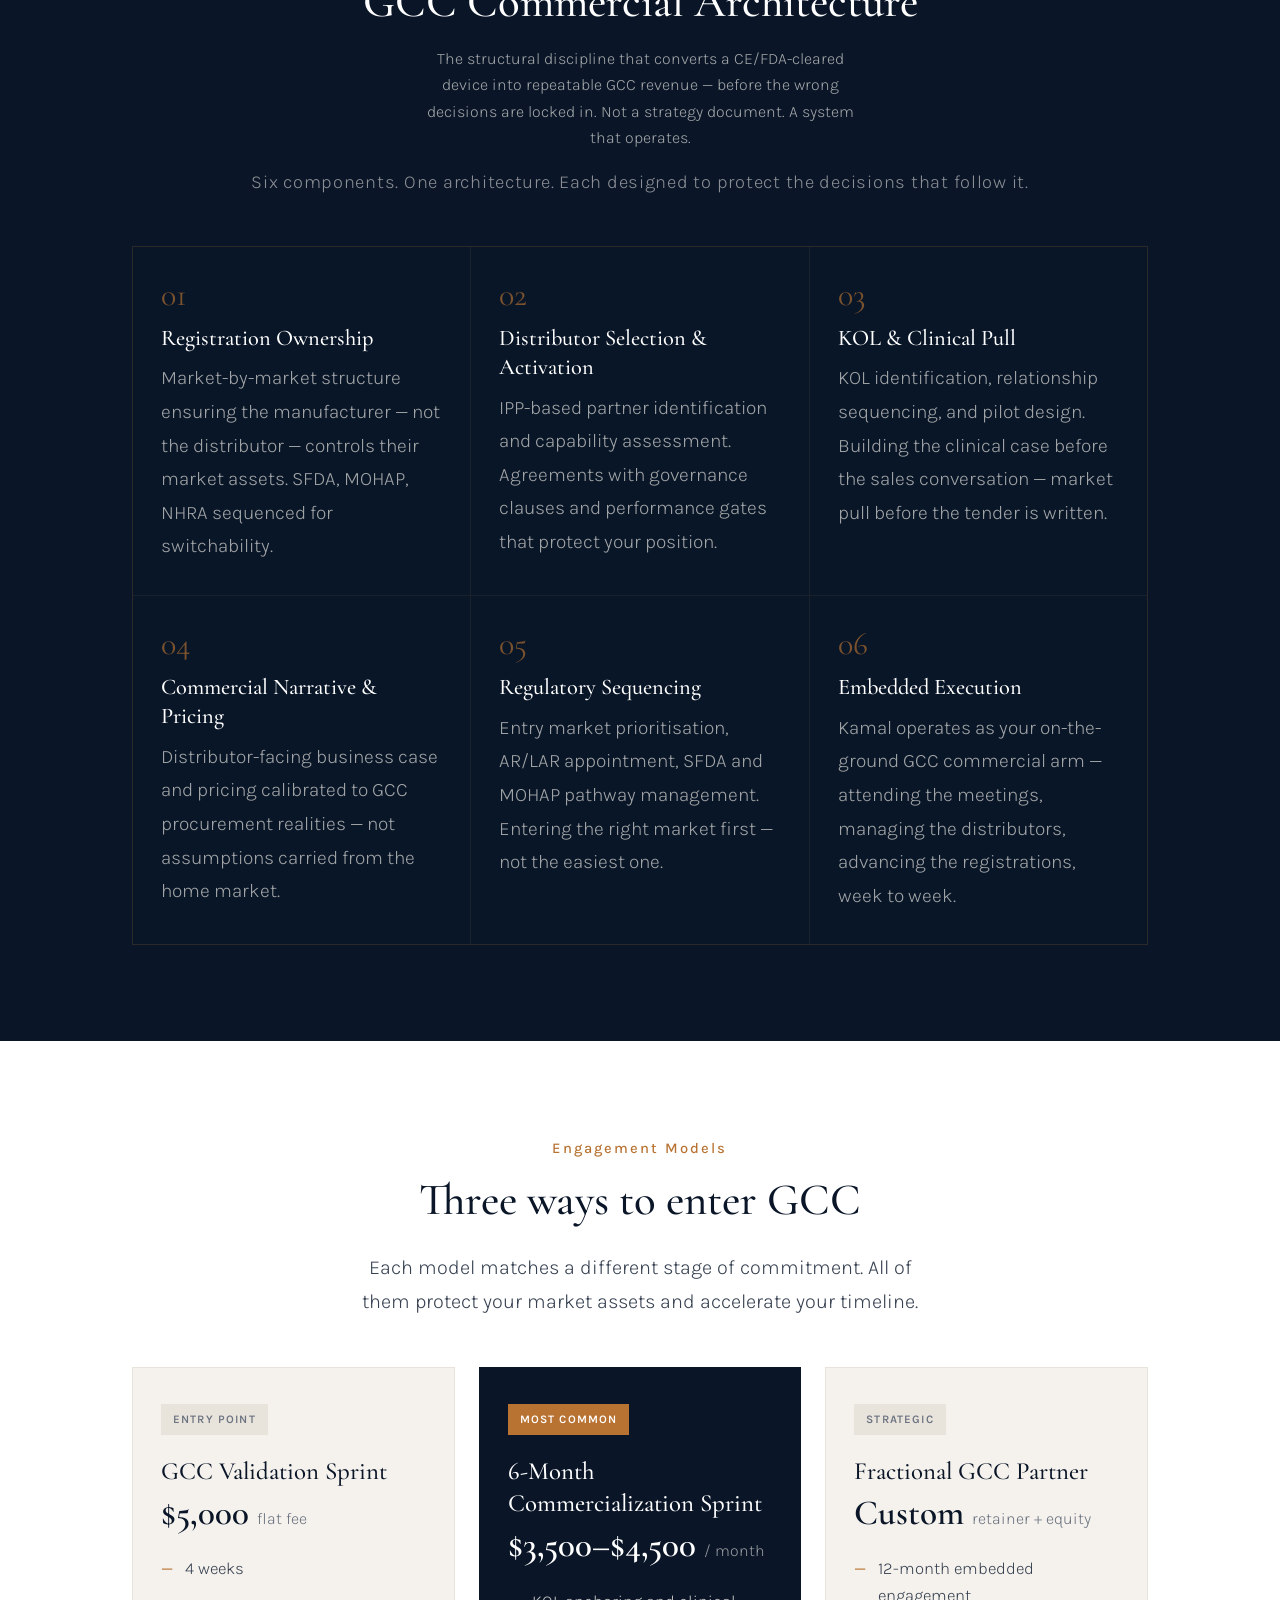
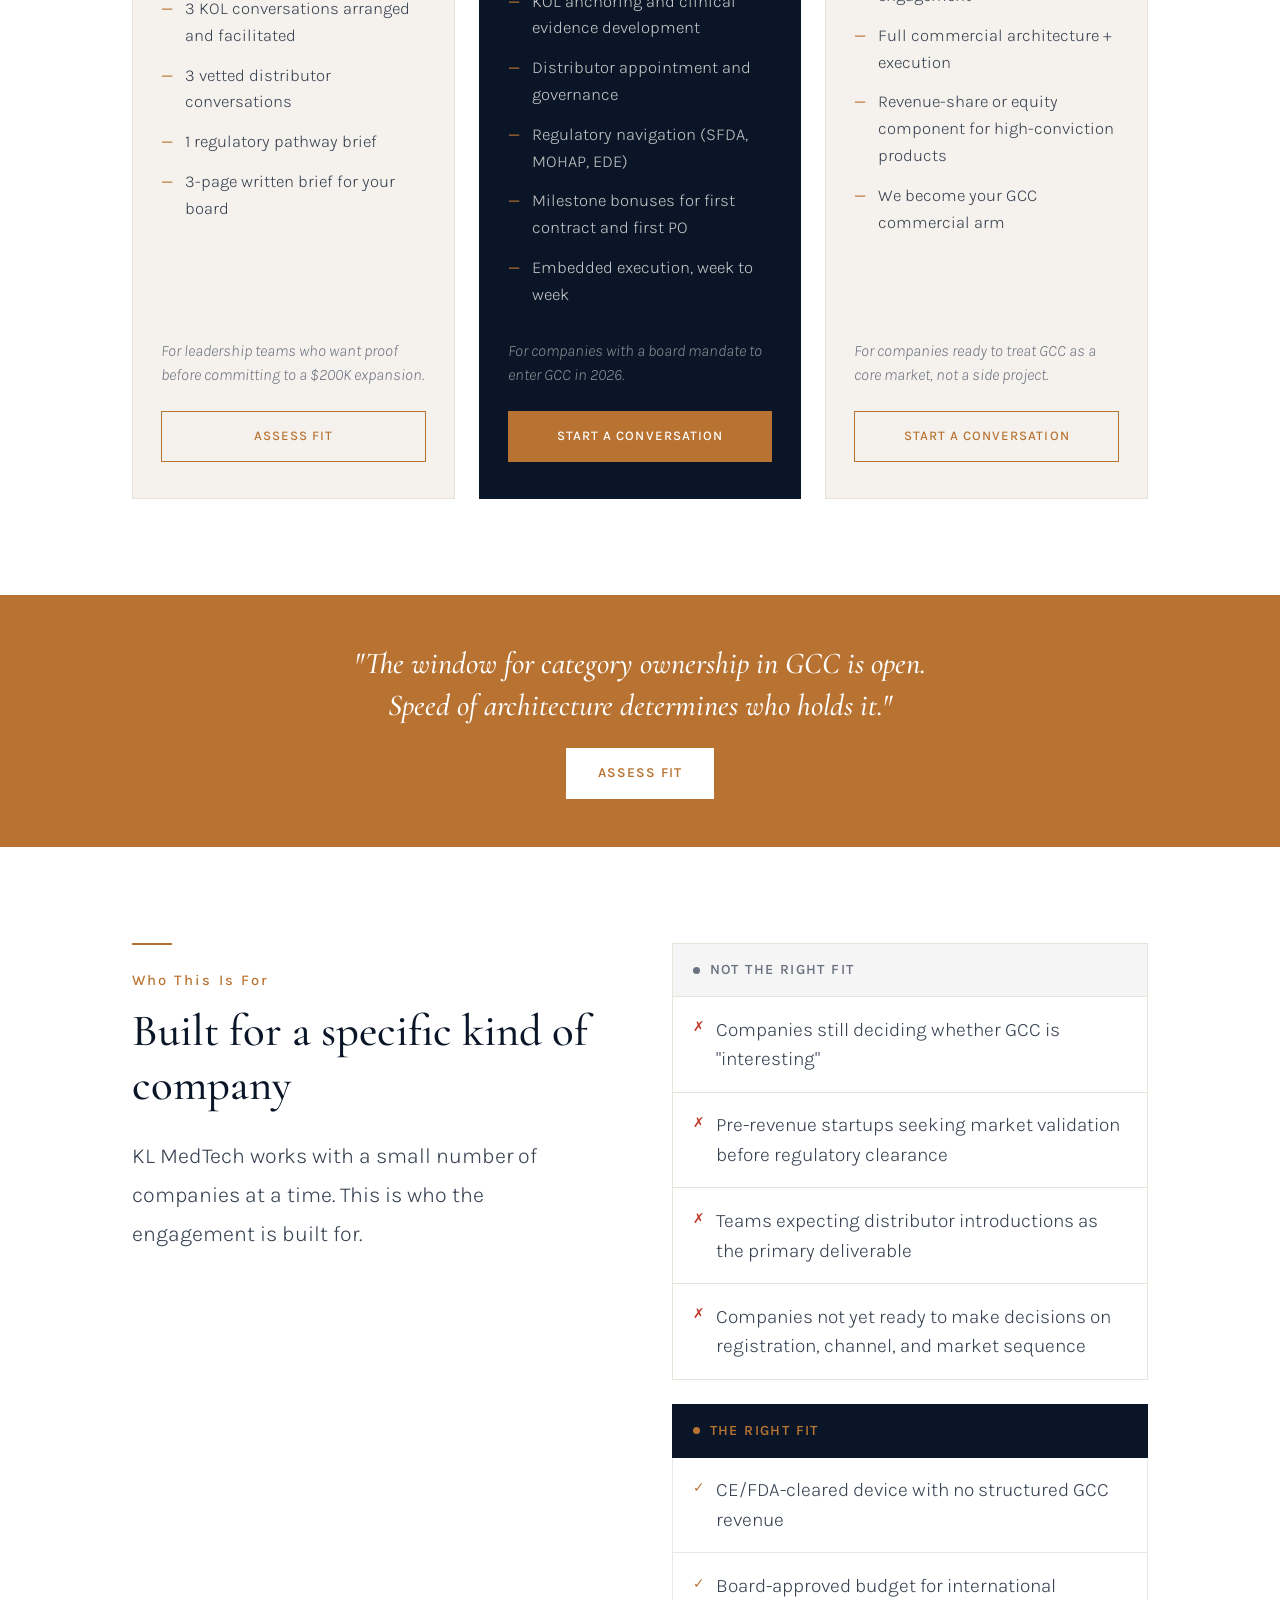
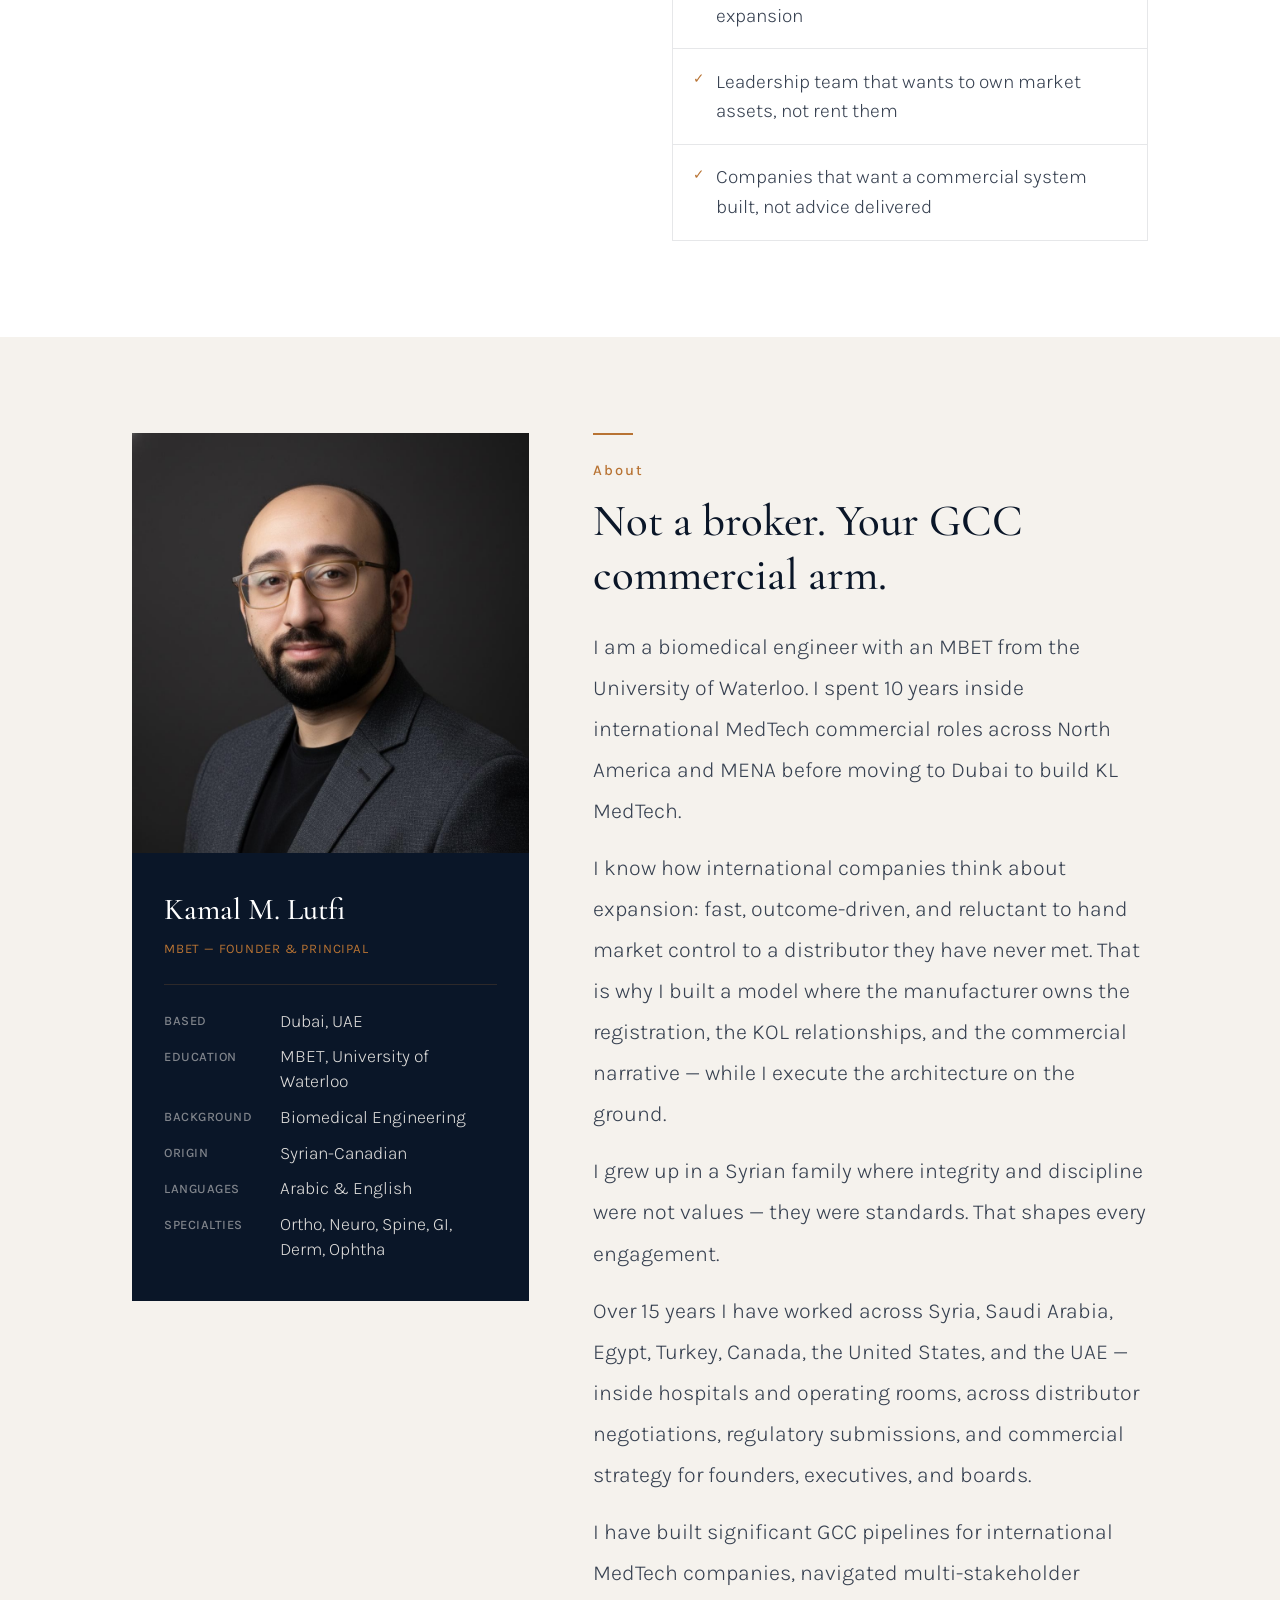
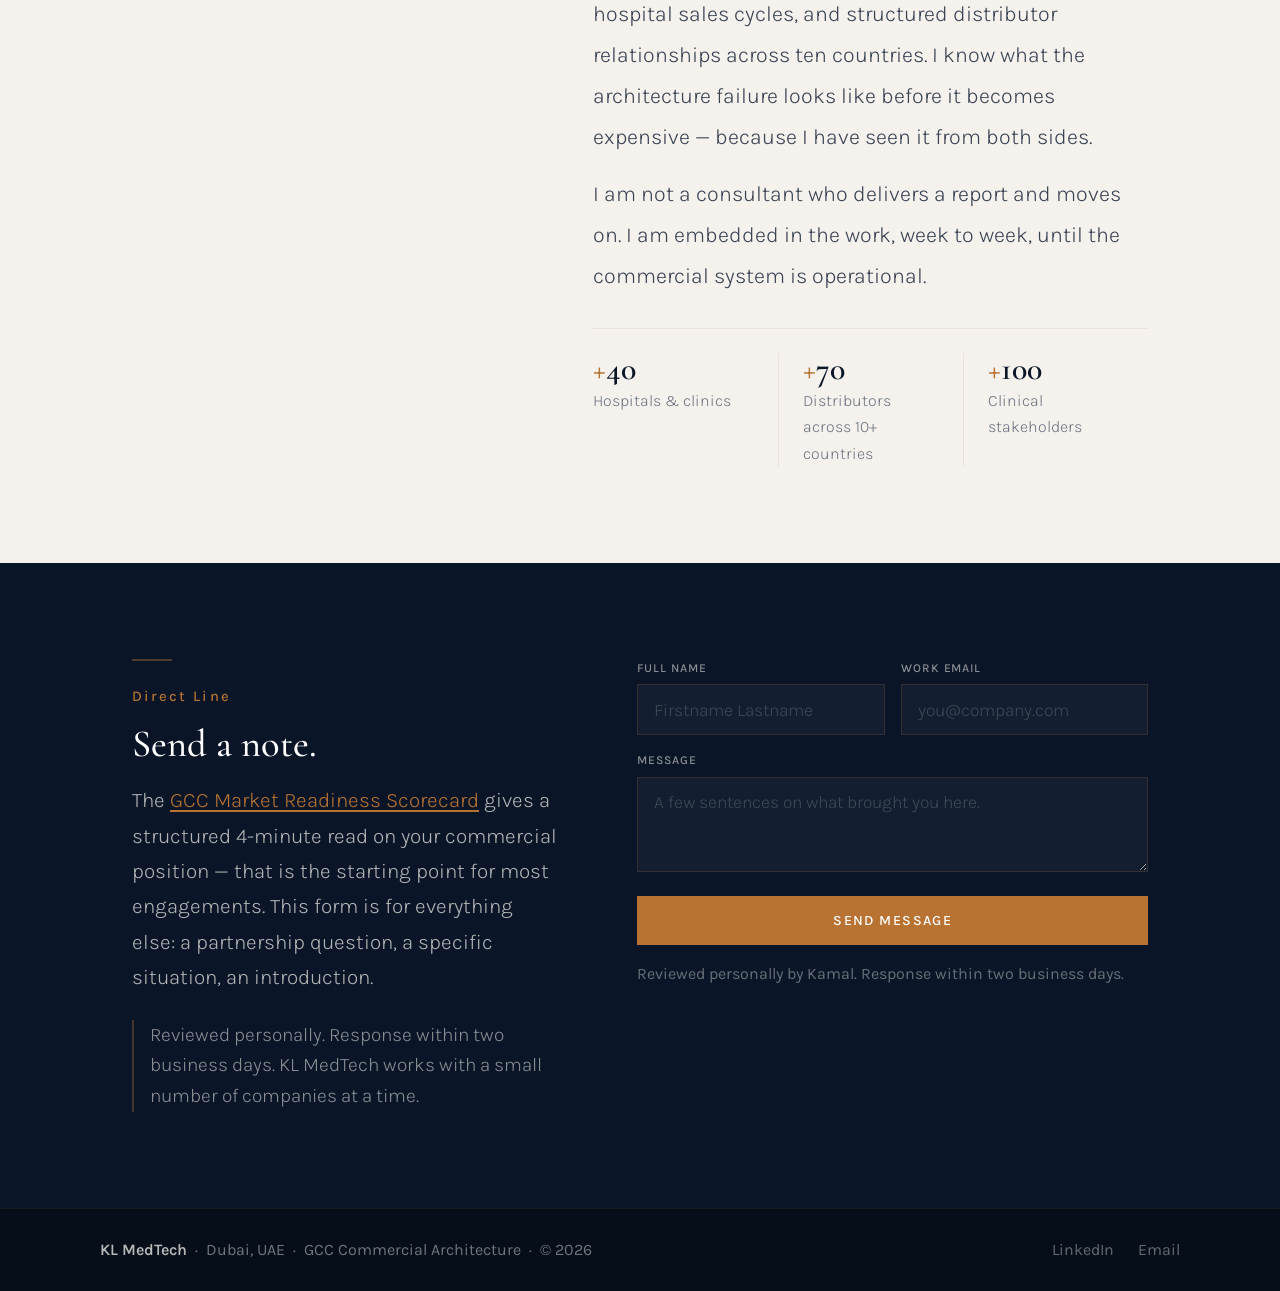
==== commit 51c91d5b: "Revise title, meta description, and add offers section Updated the title and meta description for im" ====
--- a/index.html
+++ b/index.html
@@ -3,8 +3,8 @@
 <head>
   <meta charset="UTF-8" />
   <meta name="viewport" content="width=device-width, initial-scale=1.0" />
-  <title>KL MedTech — GCC Commercial Architecture</title>
-  <meta name="description" content="Your product is cleared. Its commercial system is not. GCC Commercial Architecture for international MedTech companies." />
+  <title>KL MedTech — GCC Commercial Architecture for MedTech</title>
+  <meta name="description" content="GCC Commercial Architecture for international MedTech companies. From regulatory clearance to first purchase order in 6 months. Based in Dubai." />
   <link rel="preconnect" href="https://fonts.googleapis.com" />
   <link rel="preconnect" href="https://fonts.gstatic.com" crossorigin />
   <link href="https://fonts.googleapis.com/css2?family=Cormorant+Garamond:ital,wght@0,400;0,500;0,600;1,400;1,500;1,600&family=Karla:wght@300;400;500;600&display=swap" rel="stylesheet" />
@@ -47,7 +47,7 @@
     .hero-rule{display:block;width:44px;height:2px;background:var(--copper);margin:1rem auto;}
     .hero-headline .s2{display:block;font-weight:300;color:rgba(245,242,237,0.78);font-size:clamp(2.4rem,4.5vw,4rem);}
     .hero-headline em{font-style:italic;color:var(--copper);font-weight:400;}
-    .hero-sub{font-size:1.35rem;font-weight:300;color:rgba(245,242,237,0.72);line-height:1.8;max-width:600px;margin-bottom:2.5rem;text-align:center;}
+    .hero-sub{font-size:1.35rem;font-weight:300;color:rgba(245,242,237,0.72);line-height:1.8;max-width:680px;margin-bottom:2.5rem;text-align:center;}
     .hero-actions{display:flex;align-items:center;justify-content:center;gap:1.5rem;flex-wrap:wrap;}
     .btn-primary{background:var(--copper);color:var(--white);border:none;font-family:var(--ff-body);font-size:0.85rem;font-weight:500;letter-spacing:0.08em;text-transform:uppercase;padding:0.95rem 2.2rem;cursor:pointer;transition:background 0.2s;display:inline-block;}
     .btn-primary:hover{background:var(--copper2);}
@@ -114,6 +114,33 @@
     .arch-title{font-family:var(--ff-display);font-size:1.4rem;font-weight:500;color:var(--white);margin-bottom:0.6rem;line-height:1.3;}
     .arch-body{font-size:1.2rem;font-weight:300;color:rgba(245,242,237,0.65);line-height:1.75;}
 
+    /* OFFERS */
+    #offers{background:var(--white);padding:6rem 2rem;}
+    .offers-header{text-align:center;margin-bottom:3rem;}
+    .offers-intro{font-size:1.25rem;font-weight:300;color:var(--body);max-width:52ch;margin:0 auto;line-height:1.7;}
+    .offers-grid{display:grid;grid-template-columns:repeat(3,1fr);gap:1.5rem;max-width:1080px;margin:0 auto;}
+    .offer-card{background:var(--stone);border:1px solid var(--stone2);padding:2.25rem 1.75rem;display:flex;flex-direction:column;transition:transform 0.2s,box-shadow 0.2s;}
+    .offer-card:hover{transform:translateY(-4px);box-shadow:0 12px 32px rgba(10,22,40,0.08);}
+    .offer-card.featured{background:var(--navy);border-color:var(--navy);}
+    .offer-badge{display:inline-block;align-self:flex-start;font-size:0.72rem;font-weight:600;letter-spacing:0.1em;text-transform:uppercase;padding:0.35rem 0.75rem;background:var(--stone2);color:var(--mid);margin-bottom:1.25rem;}
+    .offer-card.featured .offer-badge{background:var(--copper);color:var(--white);}
+    .offer-title{font-family:var(--ff-display);font-size:1.55rem;font-weight:500;color:var(--navy);margin-bottom:0.5rem;line-height:1.3;}
+    .offer-card.featured .offer-title{color:var(--white);}
+    .offer-price{font-family:var(--ff-display);font-size:2.2rem;font-weight:600;color:var(--navy);margin-bottom:1.25rem;line-height:1;}
+    .offer-price span{font-size:1rem;font-weight:300;color:var(--mid);font-family:var(--ff-body);}
+    .offer-card.featured .offer-price{color:var(--white);}
+    .offer-card.featured .offer-price span{color:rgba(245,242,237,0.6);}
+    .offer-list{list-style:none;padding:0;margin:0 0 1.5rem 0;flex:1;}
+    .offer-list li{font-size:1.05rem;font-weight:300;color:var(--body);line-height:1.6;padding:0.4rem 0;padding-left:1.5rem;position:relative;}
+    .offer-list li::before{content:'—';position:absolute;left:0;color:var(--copper);font-weight:400;}
+    .offer-card.featured .offer-list li{color:rgba(245,242,237,0.8);}
+    .offer-note{font-size:1rem;font-weight:300;color:var(--mid);line-height:1.5;margin-bottom:1.5rem;font-style:italic;}
+    .offer-card.featured .offer-note{color:rgba(245,242,237,0.55);}
+    .offer-cta{display:inline-block;text-align:center;width:100%;background:transparent;border:1px solid var(--copper);color:var(--copper);font-family:var(--ff-body);font-size:0.82rem;font-weight:500;letter-spacing:0.08em;text-transform:uppercase;padding:0.85rem 1.5rem;cursor:pointer;transition:all 0.2s;}
+    .offer-cta:hover{background:var(--copper);color:var(--white);}
+    .offer-card.featured .offer-cta{background:var(--copper);color:var(--white);border-color:var(--copper);}
+    .offer-card.featured .offer-cta:hover{background:var(--copper2);}
+
     /* MID CTA */
     #mid-cta{background:var(--copper);padding:3rem 2rem;text-align:center;}
     .mid-cta-inner{max-width:600px;margin:0 auto;}
@@ -215,6 +242,7 @@
       .contrast-head-row,.contrast-row{grid-template-columns:1fr;}
       .c-cell+.c-cell{border-left:none;border-top:1px solid var(--stone2);}
       .contrast-col-head.without{display:none;}
+      .offers-grid{grid-template-columns:1fr;}
     }
     @media(max-width:600px){
       nav{padding:0 1.25rem;}
@@ -234,6 +262,7 @@
     <div class="nav-links">
       <a href="#problem">Problem</a>
       <a href="#architecture">Architecture</a>
+      <a href="#offers">Engagement</a>
       <a href="#who">Who</a>
       <a href="#about">About</a>
       <a href="#contact">Contact</a>
@@ -251,10 +280,10 @@
       <span class="hero-rule"></span>
       <span class="s2">Its commercial system <em>is not.</em></span>
     </h1>
-    <p class="hero-sub">Most international MedTech companies treat GCC entry as a distributor search problem. It is a commercial architecture problem. The distinction determines whether you own your market assets — or your channel partner does.</p>
+    <p class="hero-sub">The average international MedTech company spends $200,000 and 18–24 months on their first GCC market entry. Most of that is lost to the wrong distributor, a registration held hostage, and years of conference booths that produce lanyards, not revenue. The distinction is not product quality. It is whether the commercial system was built before the wrong decisions were locked in.</p>
     <div class="hero-actions">
       <a href="/scorecard/" class="btn-primary">Assess Fit</a>
-      <span class="hero-note">CE/FDA-cleared devices only. Small number of engagements.</span>
+      <span class="hero-note">CE/FDA-cleared devices only. Limited engagements at a time.</span>
     </div>
   </div>
 </section>
@@ -291,7 +320,7 @@
         <h2 class="section-heading">How structure fails before the first conversation</h2>
       </div>
       <div class="problem-body fade-up">
-        <p>Walk into any MedTech conference in Europe and ask a commercial director how they plan to enter the GCC. The answer follows a predictable sequence: attend Arab Health, collect contacts, identify a distributor, get the registration, launch.</p>
+        <p>Walk into any MedTech conference and ask a commercial director how they plan to enter the GCC. The answer follows a predictable sequence: attend Arab Health, collect contacts, identify a distributor, get the registration, launch.</p>
         <p>This is not a market entry strategy. It is a sequence of activities that feels like progress while the structural problems compound underneath. A distributor is selected based on enthusiasm — not capability. Exclusivity is granted. The registration goes in the distributor's name. Eighteen months later nothing has been placed. The manufacturer wants to switch. They cannot — the registration is held by the distributor, and walking away means starting the regulatory clock from zero.</p>
         <div class="problem-pull">
           <p>"This is not an execution failure. It is an architecture failure — determined in the first ninety days."</p>
@@ -383,6 +412,60 @@
         <div class="arch-num">06</div>
         <h3 class="arch-title">Embedded Execution</h3>
         <p class="arch-body">Kamal operates as your on-the-ground GCC commercial arm — attending the meetings, managing the distributors, advancing the registrations, week to week.</p>
+      </div>
+    </div>
+  </div>
+</section>
+
+<!-- OFFERS -->
+<section id="offers">
+  <div class="container">
+    <div class="offers-header fade-up">
+      <span class="section-kicker">Engagement Models</span>
+      <h2 class="section-heading">Three ways to enter GCC</h2>
+      <p class="offers-intro">Each model matches a different stage of commitment. All of them protect your market assets and accelerate your timeline.</p>
+    </div>
+    <div class="offers-grid">
+      <div class="offer-card fade-up">
+        <div class="offer-badge">Entry Point</div>
+        <h3 class="offer-title">GCC Validation Sprint</h3>
+        <div class="offer-price">$5,000 <span>flat fee</span></div>
+        <ul class="offer-list">
+          <li>4 weeks</li>
+          <li>3 KOL conversations arranged and facilitated</li>
+          <li>3 vetted distributor conversations</li>
+          <li>1 regulatory pathway brief</li>
+          <li>3-page written brief for your board</li>
+        </ul>
+        <p class="offer-note">For leadership teams who want proof before committing to a $200K expansion.</p>
+        <a href="/scorecard/" class="offer-cta">Assess Fit</a>
+      </div>
+      <div class="offer-card featured fade-up">
+        <div class="offer-badge">Most Common</div>
+        <h3 class="offer-title">6-Month Commercialization Sprint</h3>
+        <div class="offer-price">$3,500–$4,500 <span>/ month</span></div>
+        <ul class="offer-list">
+          <li>KOL anchoring and clinical evidence development</li>
+          <li>Distributor appointment and governance</li>
+          <li>Regulatory navigation (SFDA, MOHAP, EDE)</li>
+          <li>Milestone bonuses for first contract and first PO</li>
+          <li>Embedded execution, week to week</li>
+        </ul>
+        <p class="offer-note">For companies with a board mandate to enter GCC in 2026.</p>
+        <a href="#contact" class="offer-cta">Start a Conversation</a>
+      </div>
+      <div class="offer-card fade-up">
+        <div class="offer-badge">Strategic</div>
+        <h3 class="offer-title">Fractional GCC Partner</h3>
+        <div class="offer-price">Custom <span>retainer + equity</span></div>
+        <ul class="offer-list">
+          <li>12-month embedded engagement</li>
+          <li>Full commercial architecture + execution</li>
+          <li>Revenue-share or equity component for high-conviction products</li>
+          <li>We become your GCC commercial arm</li>
+        </ul>
+        <p class="offer-note">For companies ready to treat GCC as a core market, not a side project.</p>
+        <a href="#contact" class="offer-cta">Start a Conversation</a>
       </div>
     </div>
   </div>
@@ -414,7 +497,11 @@
           </div>
           <div class="fit-item">
             <span class="fit-mark not">✗</span>
-            <span class="fit-text">Companies that need a market research report, not embedded execution</span>
+            <span class="fit-text">Companies still deciding whether GCC is "interesting"</span>
+          </div>
+          <div class="fit-item">
+            <span class="fit-mark not">✗</span>
+            <span class="fit-text">Pre-revenue startups seeking market validation before regulatory clearance</span>
           </div>
           <div class="fit-item">
             <span class="fit-mark not">✗</span>
@@ -434,7 +521,11 @@
           </div>
           <div class="fit-item is-item">
             <span class="fit-mark is">✓</span>
-            <span class="fit-text">The commercialisation decision has a named owner with authority to act</span>
+            <span class="fit-text">Board-approved budget for international expansion</span>
+          </div>
+          <div class="fit-item is-item">
+            <span class="fit-mark is">✓</span>
+            <span class="fit-text">Leadership team that wants to own market assets, not rent them</span>
           </div>
           <div class="fit-item is-item">
             <span class="fit-mark is">✓</span>
@@ -473,8 +564,10 @@
       <div class="fade-up">
         <span class="copper-rule"></span>
         <span class="section-kicker">About</span>
-        <h2 class="section-heading">Not a broker. An architect.</h2>
+        <h2 class="section-heading">Not a broker. Your GCC commercial arm.</h2>
         <div class="about-body-text">
+          <p>I am a biomedical engineer with an MBET from the University of Waterloo. I spent 10 years inside international MedTech commercial roles across North America and MENA before moving to Dubai to build KL MedTech.</p>
+          <p>I know how international companies think about expansion: fast, outcome-driven, and reluctant to hand market control to a distributor they have never met. That is why I built a model where the manufacturer owns the registration, the KOL relationships, and the commercial narrative — while I execute the architecture on the ground.</p>
           <p>I grew up in a Syrian family where integrity and discipline were not values — they were standards. That shapes every engagement.</p>
           <p>Over 15 years I have worked across Syria, Saudi Arabia, Egypt, Turkey, Canada, the United States, and the UAE — inside hospitals and operating rooms, across distributor negotiations, regulatory submissions, and commercial strategy for founders, executives, and boards.</p>
           <p>I have built significant GCC pipelines for international MedTech companies, navigated multi-stakeholder hospital sales cycles, and structured distributor relationships across ten countries. I know what the architecture failure looks like before it becomes expensive — because I have seen it from both sides.</p>
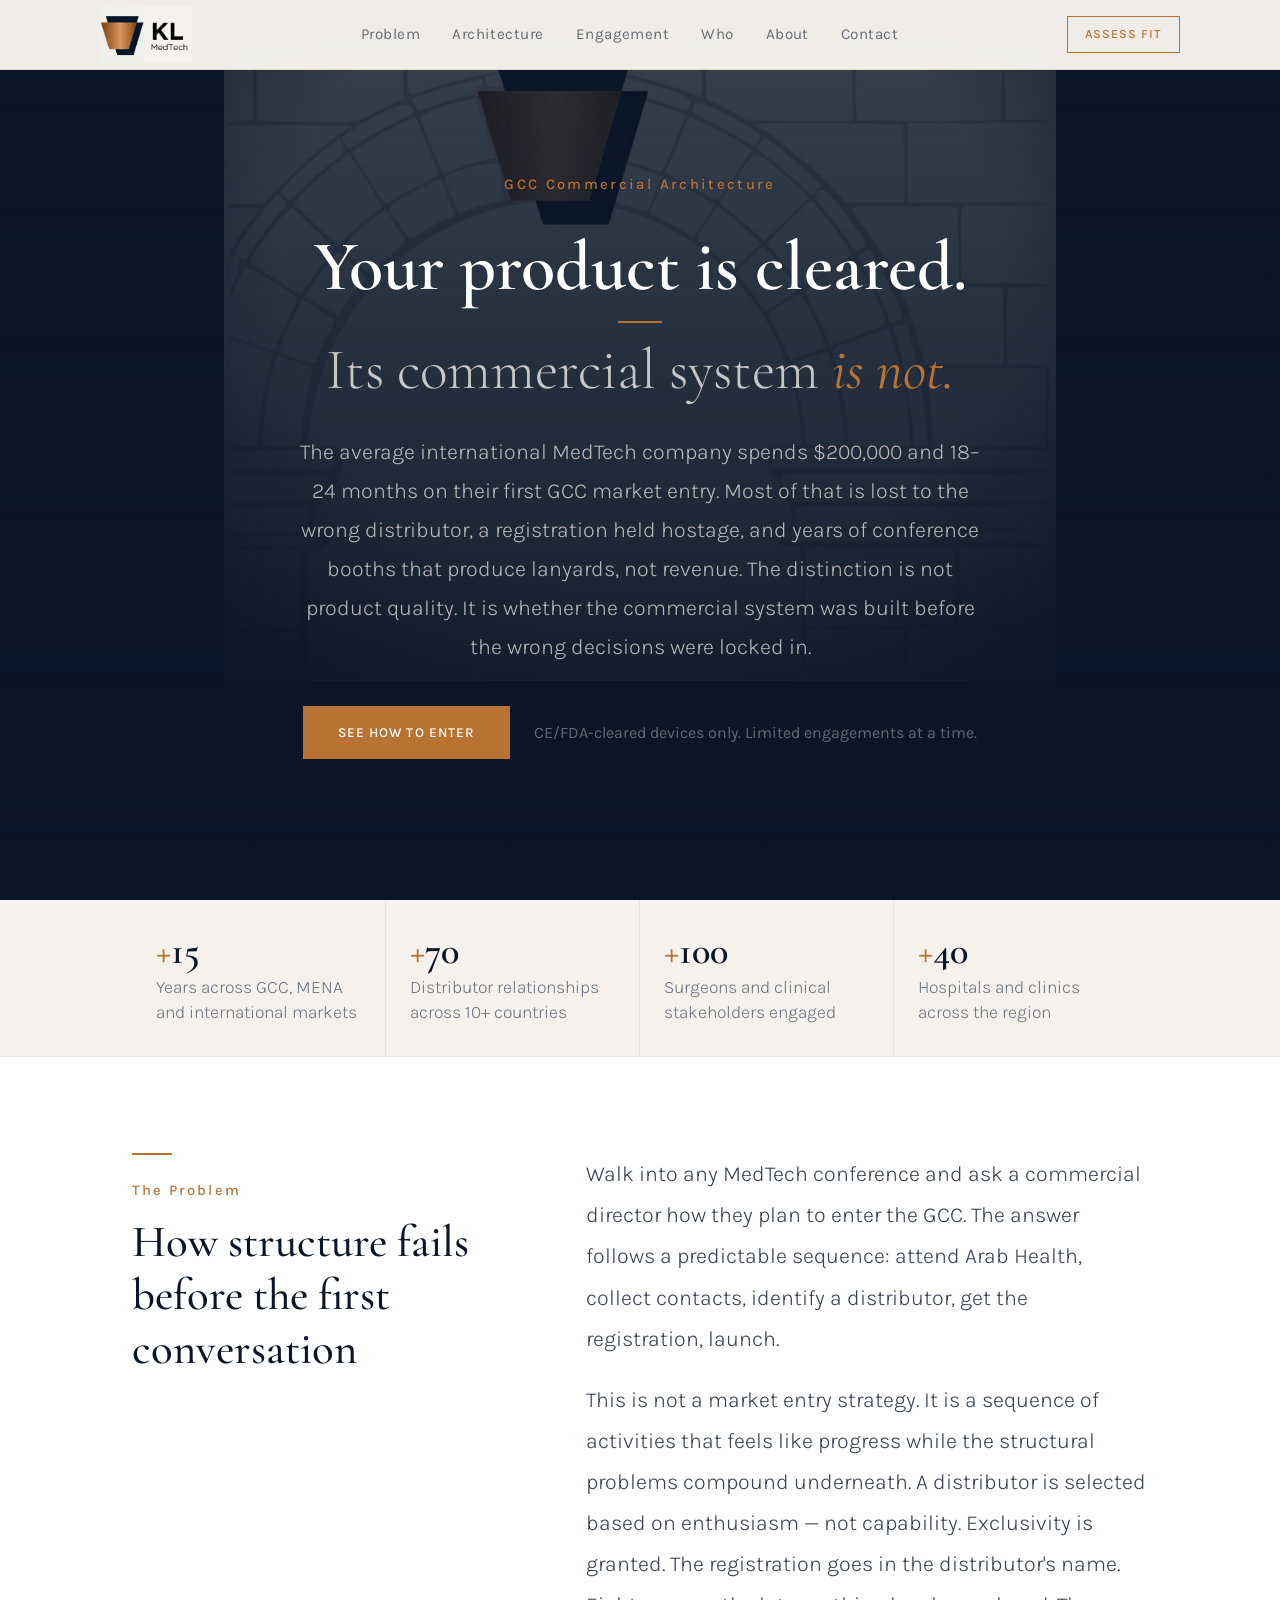
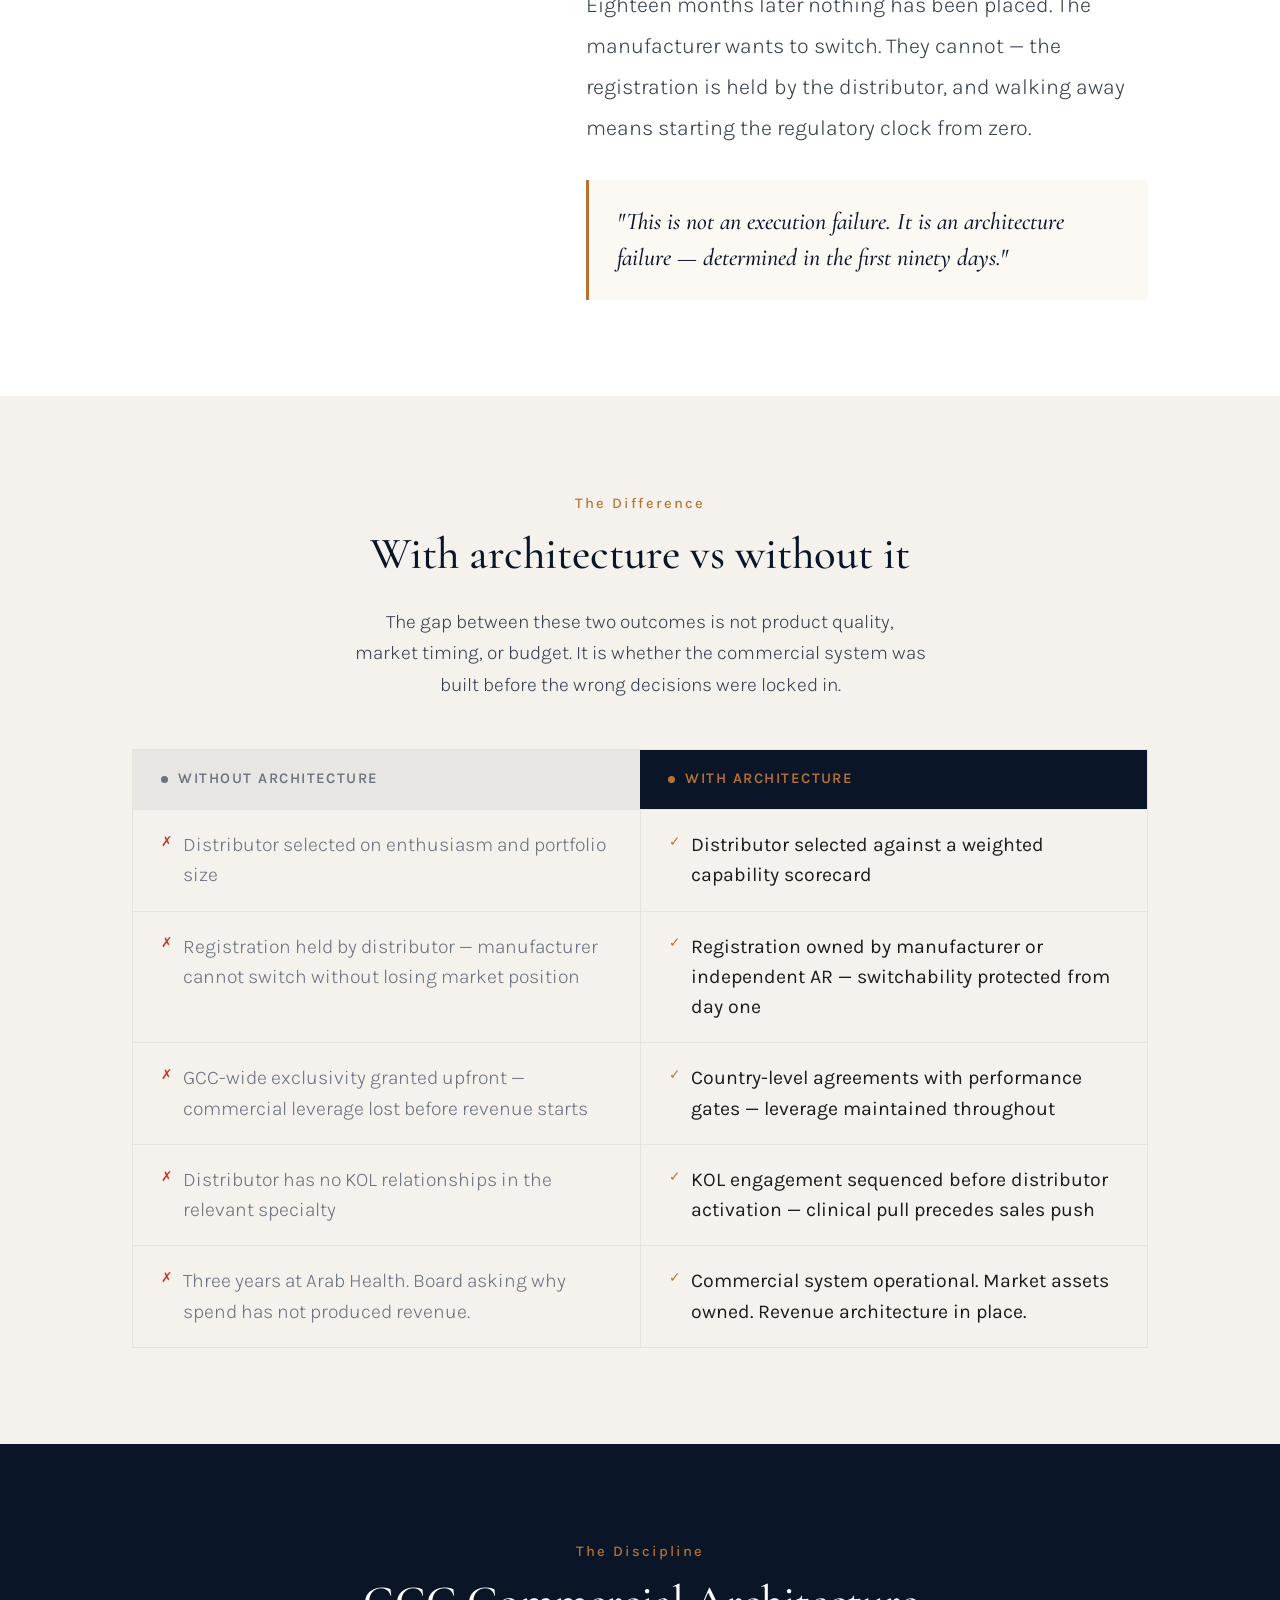
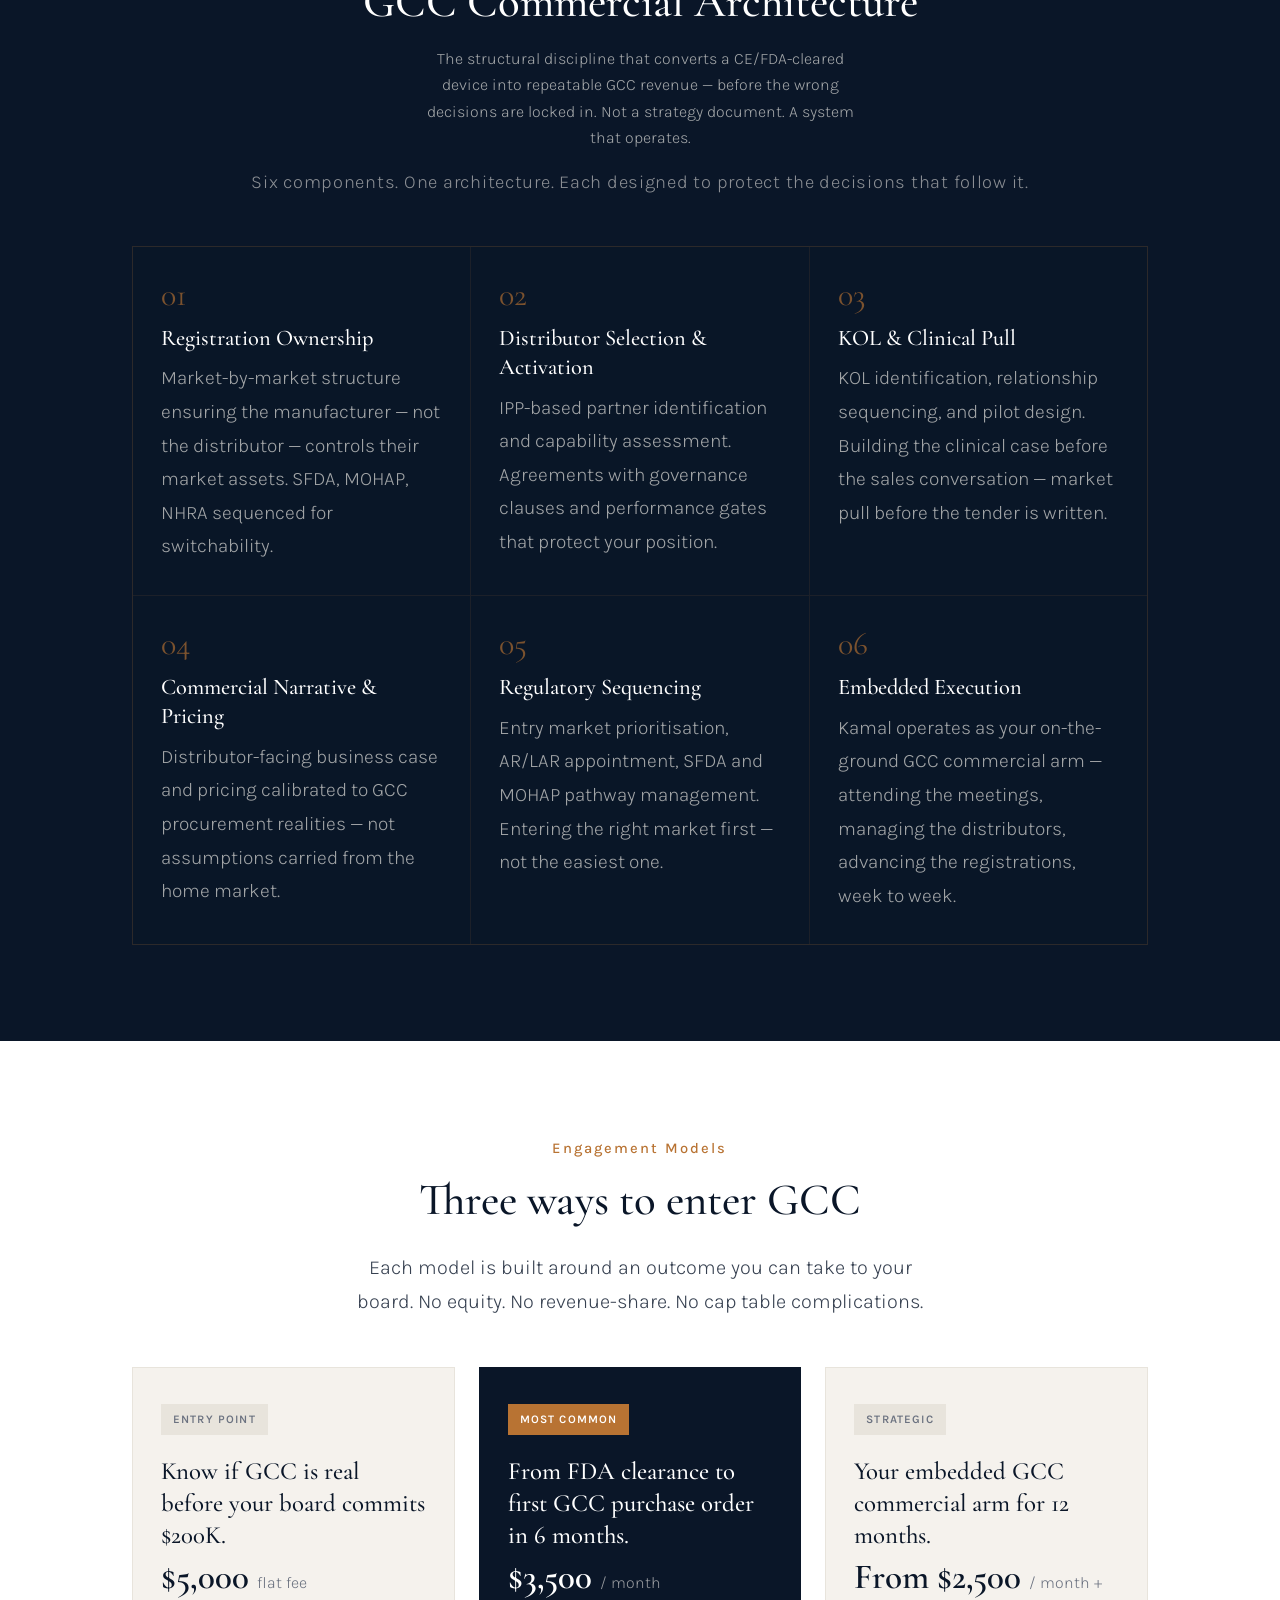
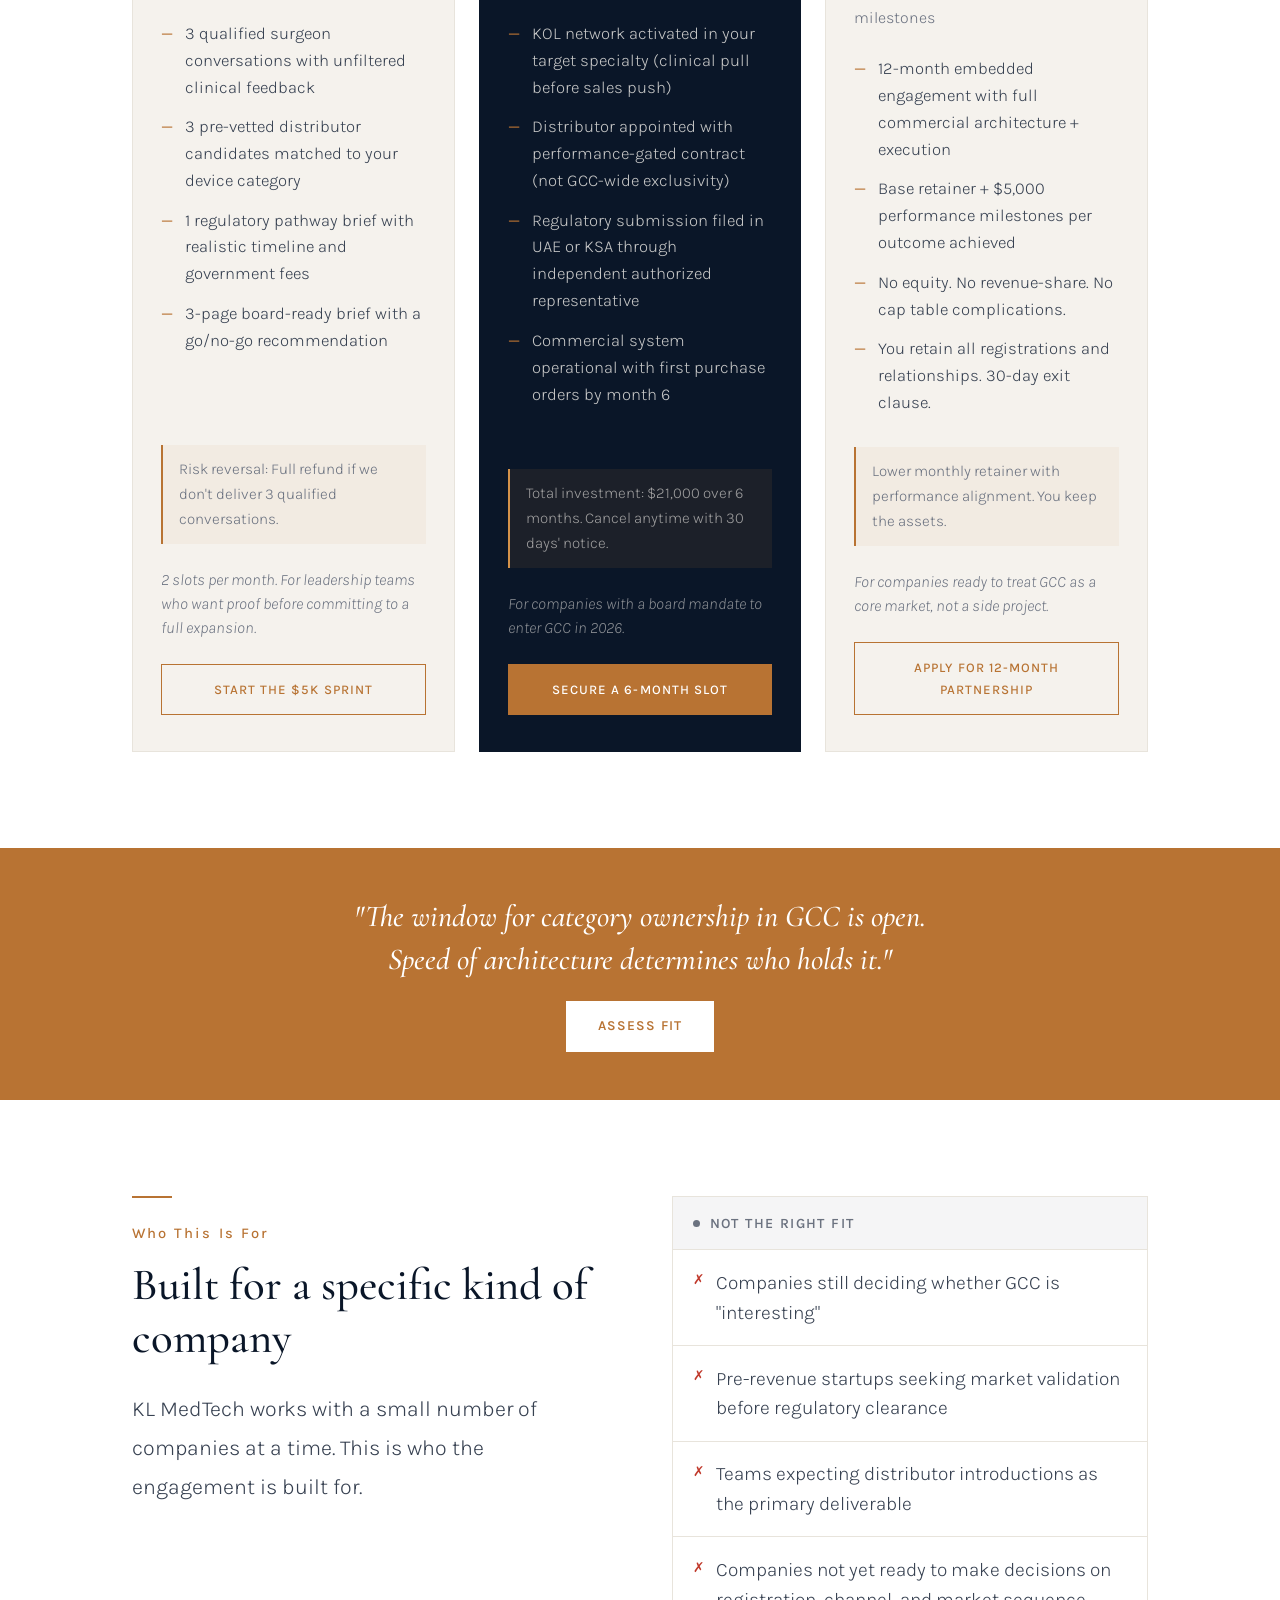
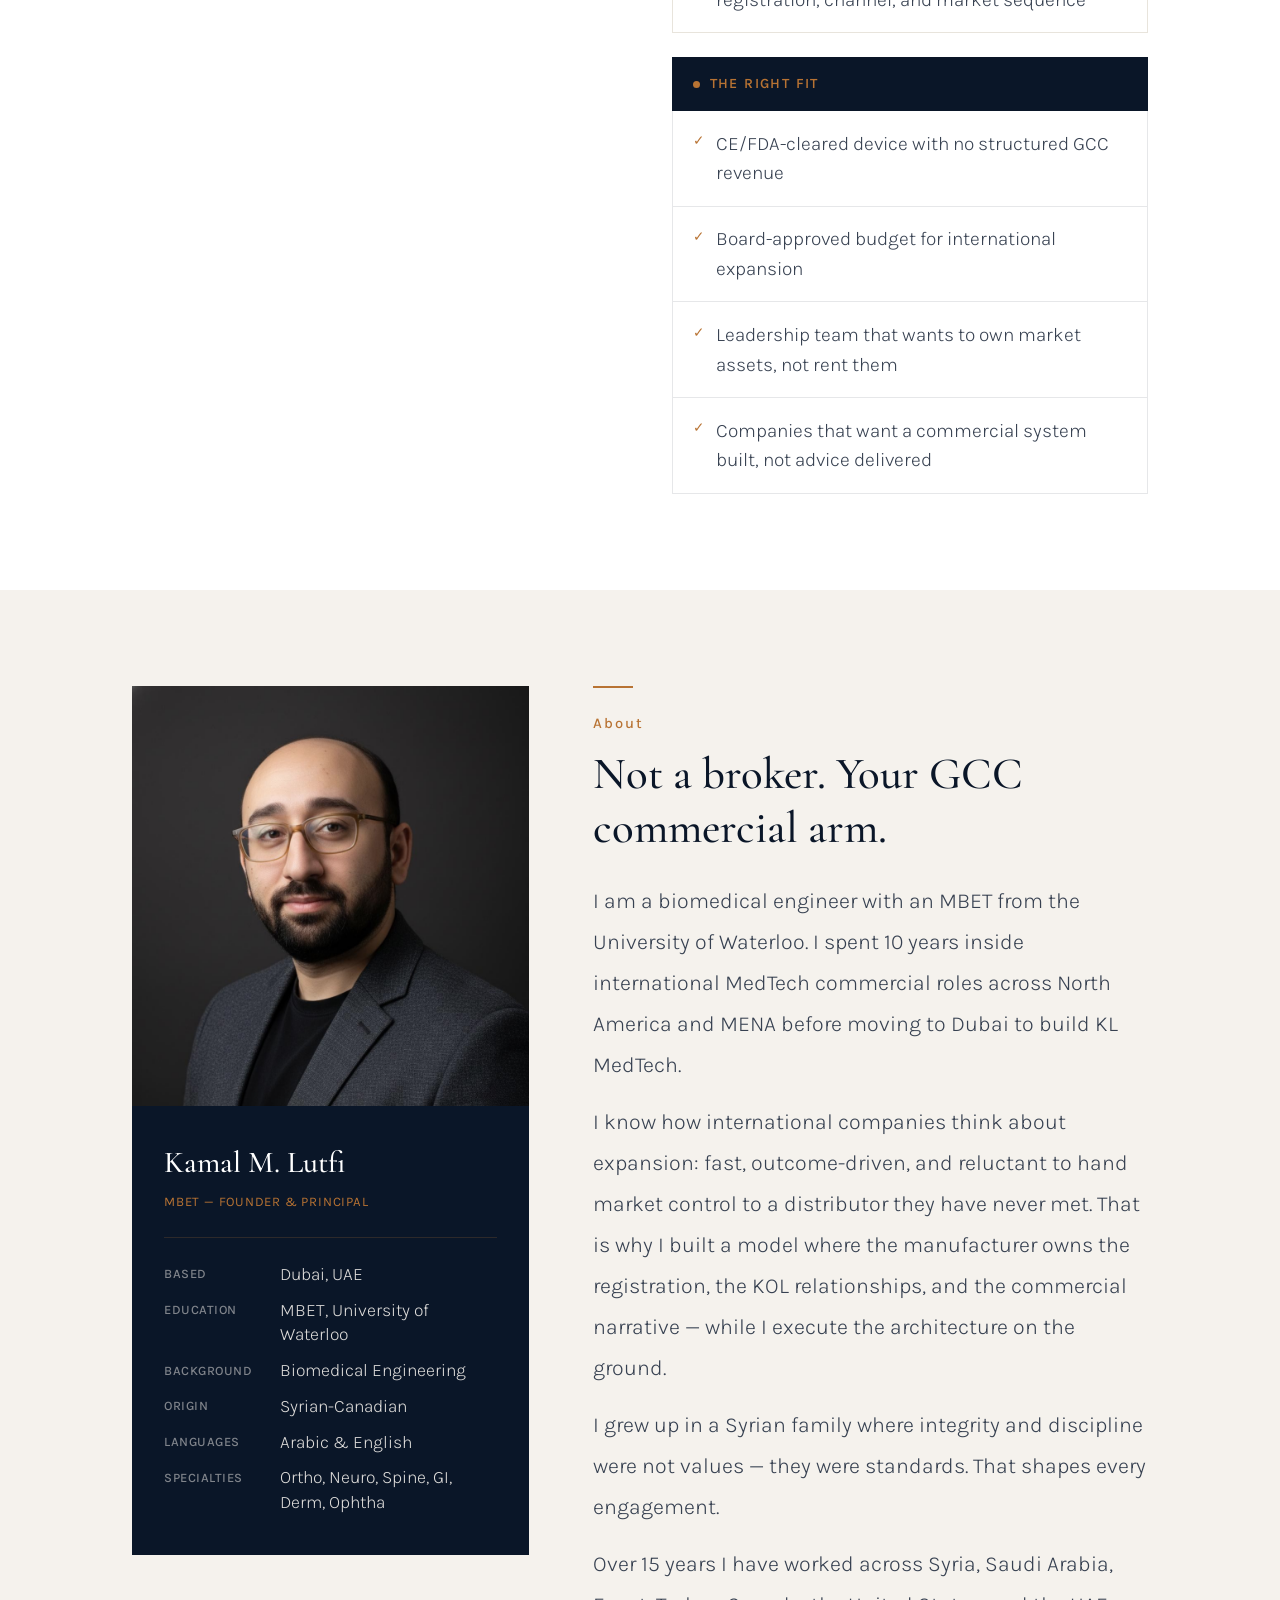
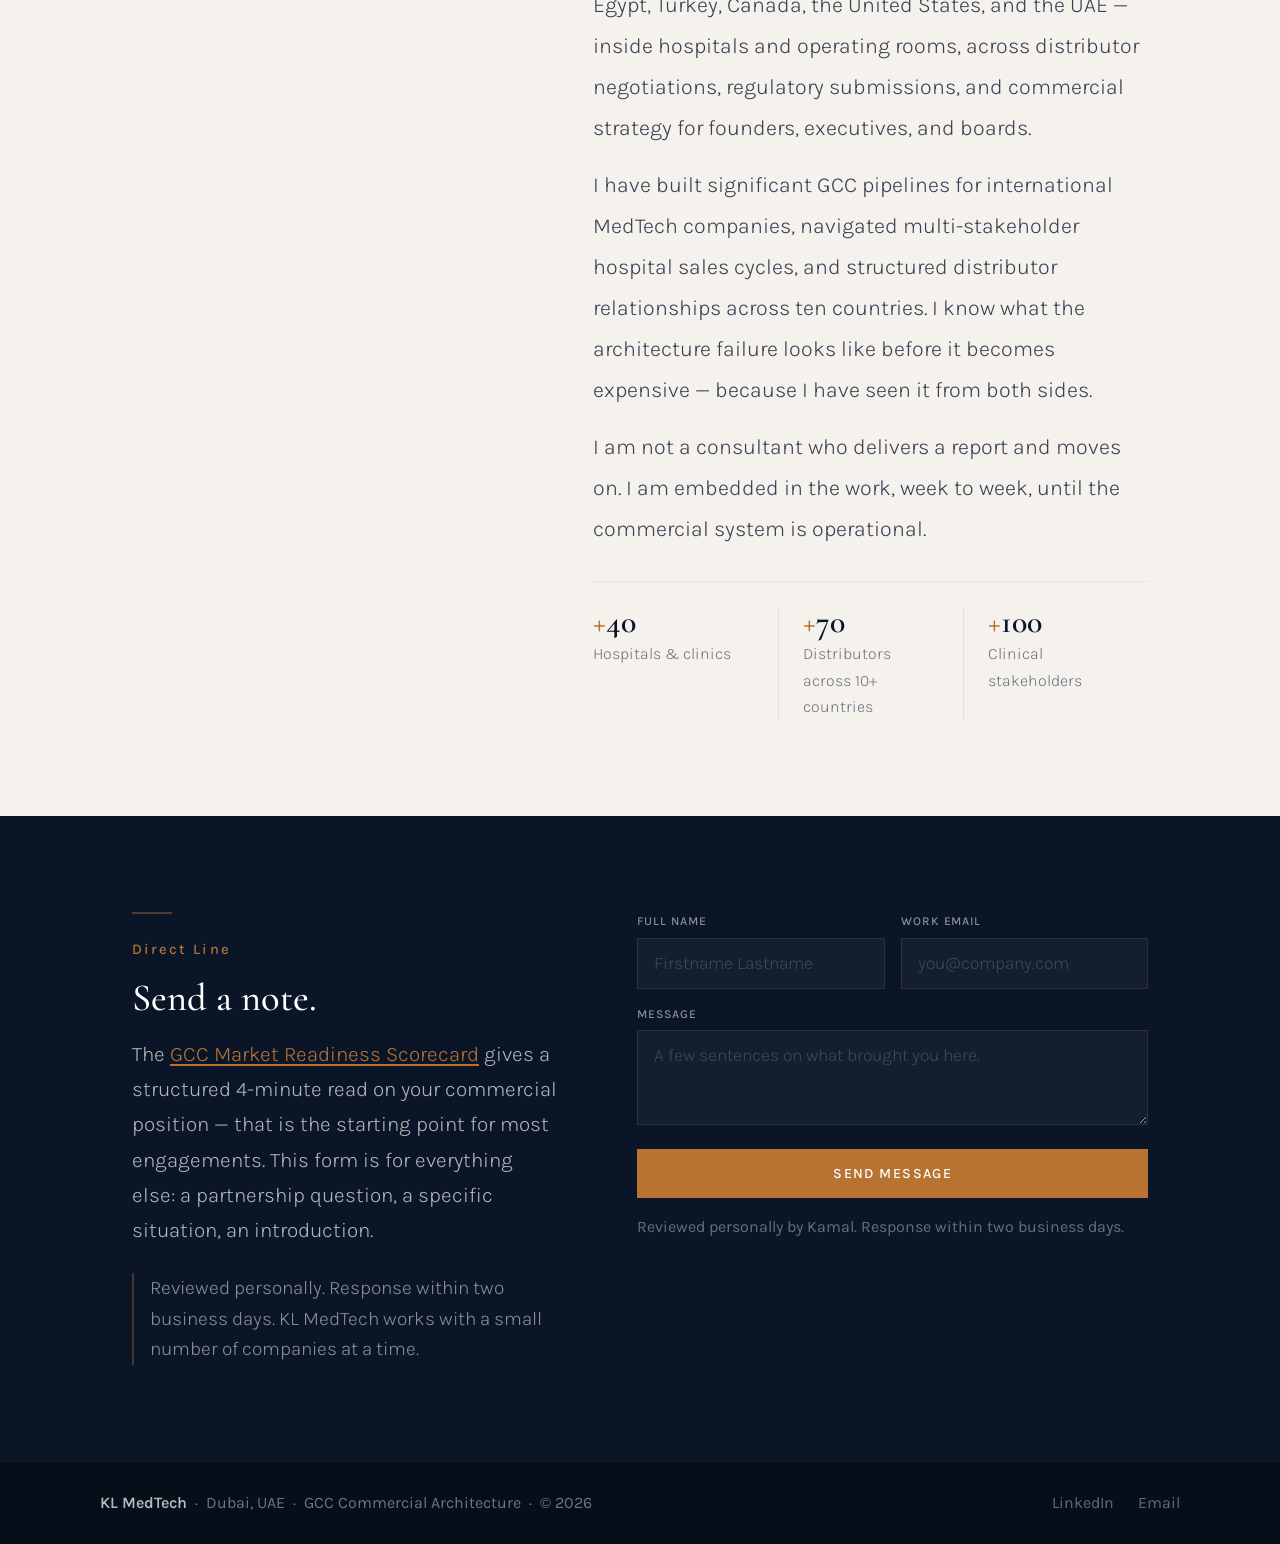
==== commit 94bebba7: "Update offer details and links in index.html" ====
--- a/index.html
+++ b/index.html
@@ -140,6 +140,8 @@
     .offer-cta:hover{background:var(--copper);color:var(--white);}
     .offer-card.featured .offer-cta{background:var(--copper);color:var(--white);border-color:var(--copper);}
     .offer-card.featured .offer-cta:hover{background:var(--copper2);}
+    .offer-risk{font-size:0.95rem;font-weight:300;color:var(--mid);margin-bottom:1.5rem;padding:0.75rem 1rem;background:rgba(184,115,51,0.06);border-left:2px solid var(--copper);}
+    .offer-card.featured .offer-risk{color:rgba(245,242,237,0.6);background:rgba(184,115,51,0.1);border-left-color:var(--copper2);}
 
     /* MID CTA */
     #mid-cta{background:var(--copper);padding:3rem 2rem;text-align:center;}
@@ -282,7 +284,7 @@
     </h1>
     <p class="hero-sub">The average international MedTech company spends $200,000 and 18–24 months on their first GCC market entry. Most of that is lost to the wrong distributor, a registration held hostage, and years of conference booths that produce lanyards, not revenue. The distinction is not product quality. It is whether the commercial system was built before the wrong decisions were locked in.</p>
     <div class="hero-actions">
-      <a href="/scorecard/" class="btn-primary">Assess Fit</a>
+      <a href="#offers" class="btn-primary">See How to Enter</a>
       <span class="hero-note">CE/FDA-cleared devices only. Limited engagements at a time.</span>
     </div>
   </div>
@@ -423,49 +425,50 @@
     <div class="offers-header fade-up">
       <span class="section-kicker">Engagement Models</span>
       <h2 class="section-heading">Three ways to enter GCC</h2>
-      <p class="offers-intro">Each model matches a different stage of commitment. All of them protect your market assets and accelerate your timeline.</p>
+      <p class="offers-intro">Each model is built around an outcome you can take to your board. No equity. No revenue-share. No cap table complications.</p>
     </div>
     <div class="offers-grid">
       <div class="offer-card fade-up">
         <div class="offer-badge">Entry Point</div>
-        <h3 class="offer-title">GCC Validation Sprint</h3>
+        <h3 class="offer-title">Know if GCC is real before your board commits $200K.</h3>
         <div class="offer-price">$5,000 <span>flat fee</span></div>
         <ul class="offer-list">
-          <li>4 weeks</li>
-          <li>3 KOL conversations arranged and facilitated</li>
-          <li>3 vetted distributor conversations</li>
-          <li>1 regulatory pathway brief</li>
-          <li>3-page written brief for your board</li>
+          <li>3 qualified surgeon conversations with unfiltered clinical feedback</li>
+          <li>3 pre-vetted distributor candidates matched to your device category</li>
+          <li>1 regulatory pathway brief with realistic timeline and government fees</li>
+          <li>3-page board-ready brief with a go/no-go recommendation</li>
         </ul>
-        <p class="offer-note">For leadership teams who want proof before committing to a $200K expansion.</p>
-        <a href="/scorecard/" class="offer-cta">Assess Fit</a>
+        <p class="offer-risk">Risk reversal: Full refund if we don't deliver 3 qualified conversations.</p>
+        <p class="offer-note">2 slots per month. For leadership teams who want proof before committing to a full expansion.</p>
+        <a href="/scorecard/" class="offer-cta">Start the $5K Sprint</a>
       </div>
       <div class="offer-card featured fade-up">
         <div class="offer-badge">Most Common</div>
-        <h3 class="offer-title">6-Month Commercialization Sprint</h3>
-        <div class="offer-price">$3,500–$4,500 <span>/ month</span></div>
+        <h3 class="offer-title">From FDA clearance to first GCC purchase order in 6 months.</h3>
+        <div class="offer-price">$3,500 <span>/ month</span></div>
         <ul class="offer-list">
-          <li>KOL anchoring and clinical evidence development</li>
-          <li>Distributor appointment and governance</li>
-          <li>Regulatory navigation (SFDA, MOHAP, EDE)</li>
-          <li>Milestone bonuses for first contract and first PO</li>
-          <li>Embedded execution, week to week</li>
+          <li>KOL network activated in your target specialty (clinical pull before sales push)</li>
+          <li>Distributor appointed with performance-gated contract (not GCC-wide exclusivity)</li>
+          <li>Regulatory submission filed in UAE or KSA through independent authorized representative</li>
+          <li>Commercial system operational with first purchase orders by month 6</li>
         </ul>
+        <p class="offer-risk">Total investment: $21,000 over 6 months. Cancel anytime with 30 days' notice.</p>
         <p class="offer-note">For companies with a board mandate to enter GCC in 2026.</p>
-        <a href="#contact" class="offer-cta">Start a Conversation</a>
+        <a href="#contact" class="offer-cta">Secure a 6-Month Slot</a>
       </div>
       <div class="offer-card fade-up">
         <div class="offer-badge">Strategic</div>
-        <h3 class="offer-title">Fractional GCC Partner</h3>
-        <div class="offer-price">Custom <span>retainer + equity</span></div>
+        <h3 class="offer-title">Your embedded GCC commercial arm for 12 months.</h3>
+        <div class="offer-price">From $2,500 <span>/ month + milestones</span></div>
         <ul class="offer-list">
-          <li>12-month embedded engagement</li>
-          <li>Full commercial architecture + execution</li>
-          <li>Revenue-share or equity component for high-conviction products</li>
-          <li>We become your GCC commercial arm</li>
+          <li>12-month embedded engagement with full commercial architecture + execution</li>
+          <li>Base retainer + $5,000 performance milestones per outcome achieved</li>
+          <li>No equity. No revenue-share. No cap table complications.</li>
+          <li>You retain all registrations and relationships. 30-day exit clause.</li>
         </ul>
+        <p class="offer-risk">Lower monthly retainer with performance alignment. You keep the assets.</p>
         <p class="offer-note">For companies ready to treat GCC as a core market, not a side project.</p>
-        <a href="#contact" class="offer-cta">Start a Conversation</a>
+        <a href="#contact" class="offer-cta">Apply for 12-Month Partnership</a>
       </div>
     </div>
   </div>
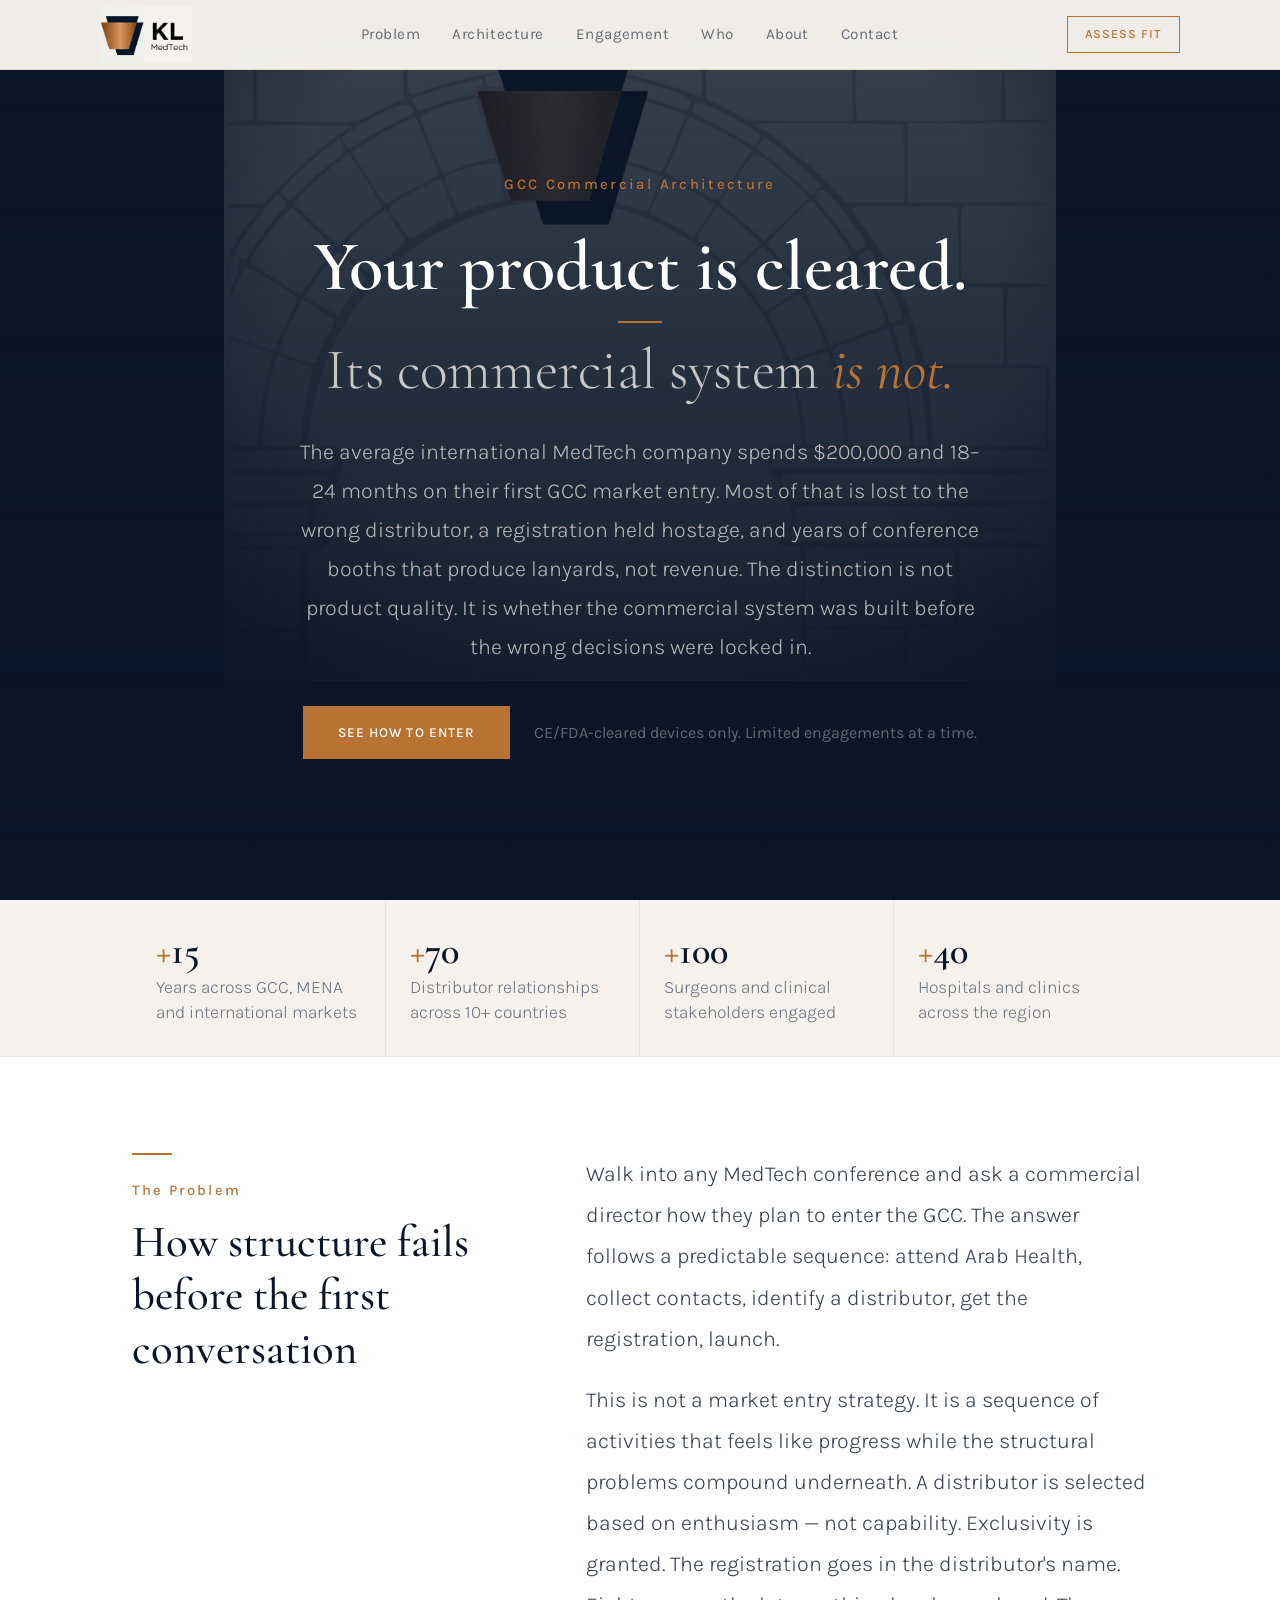
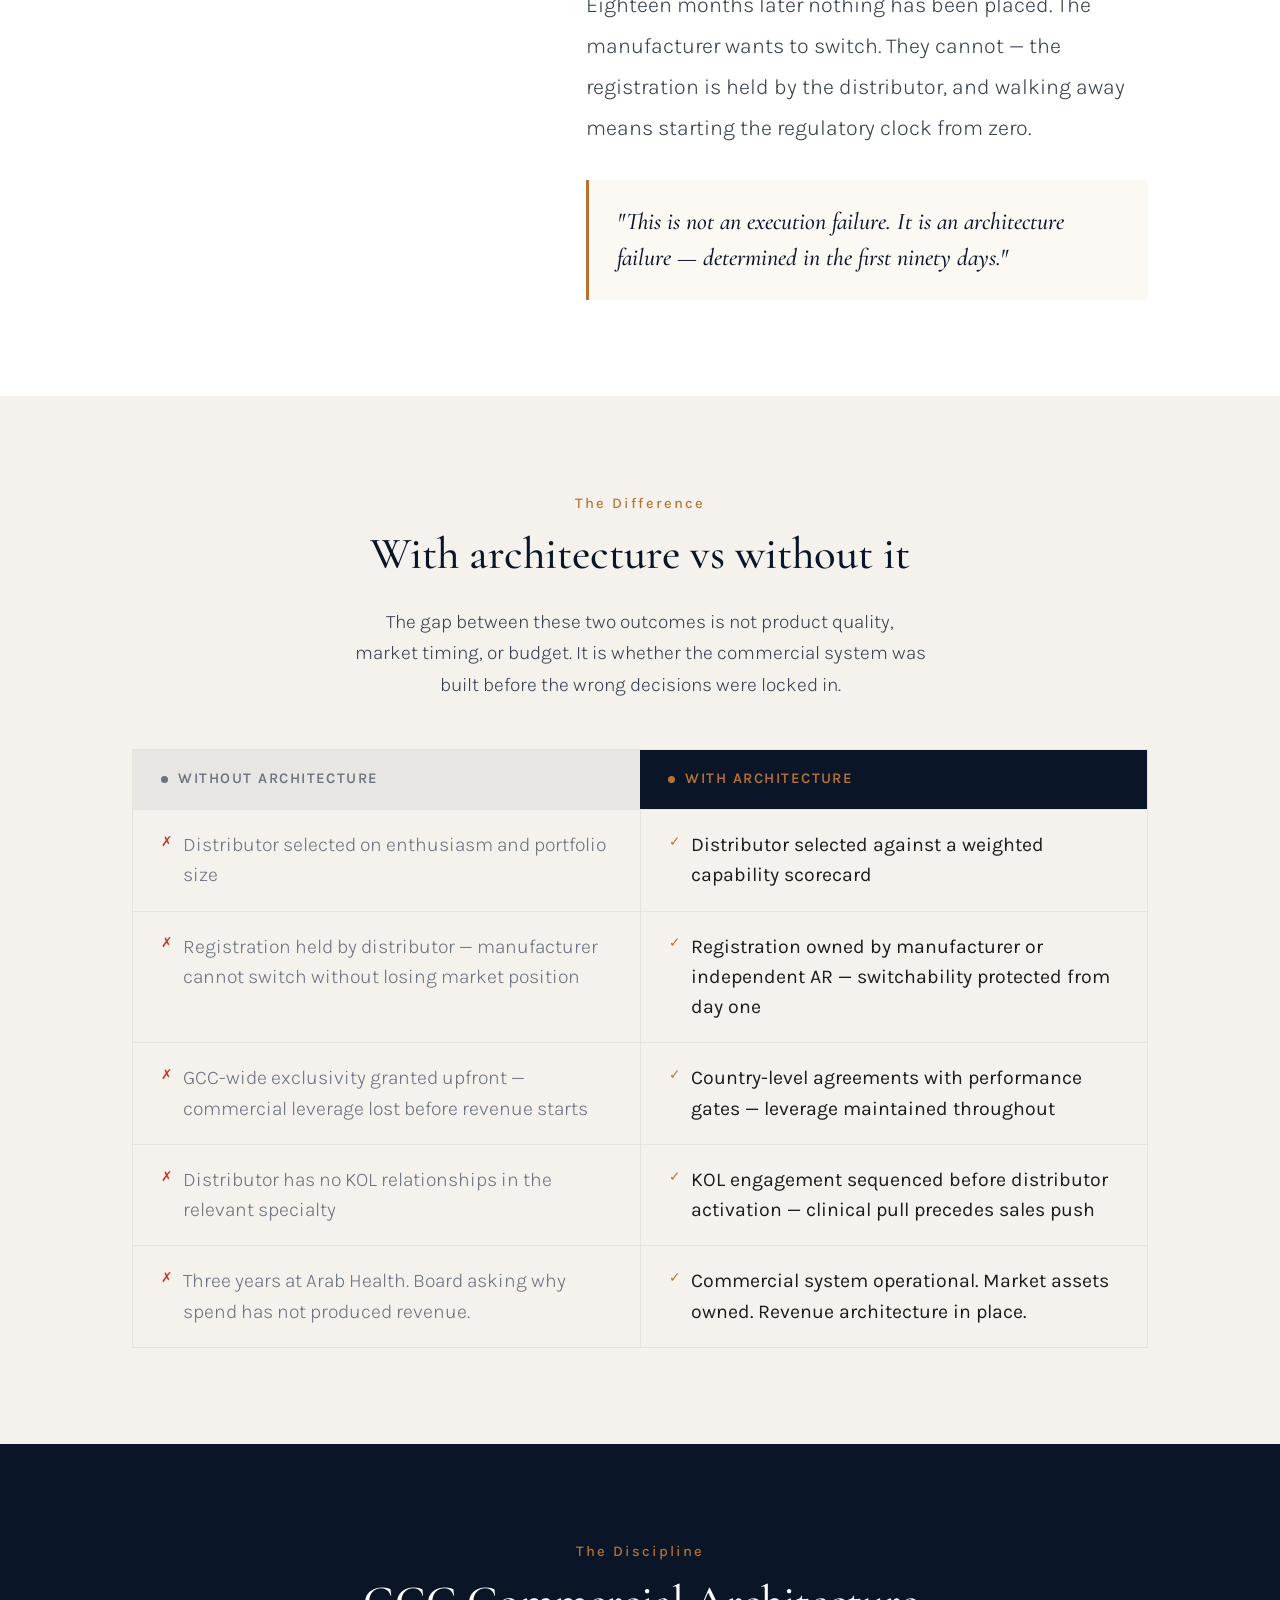
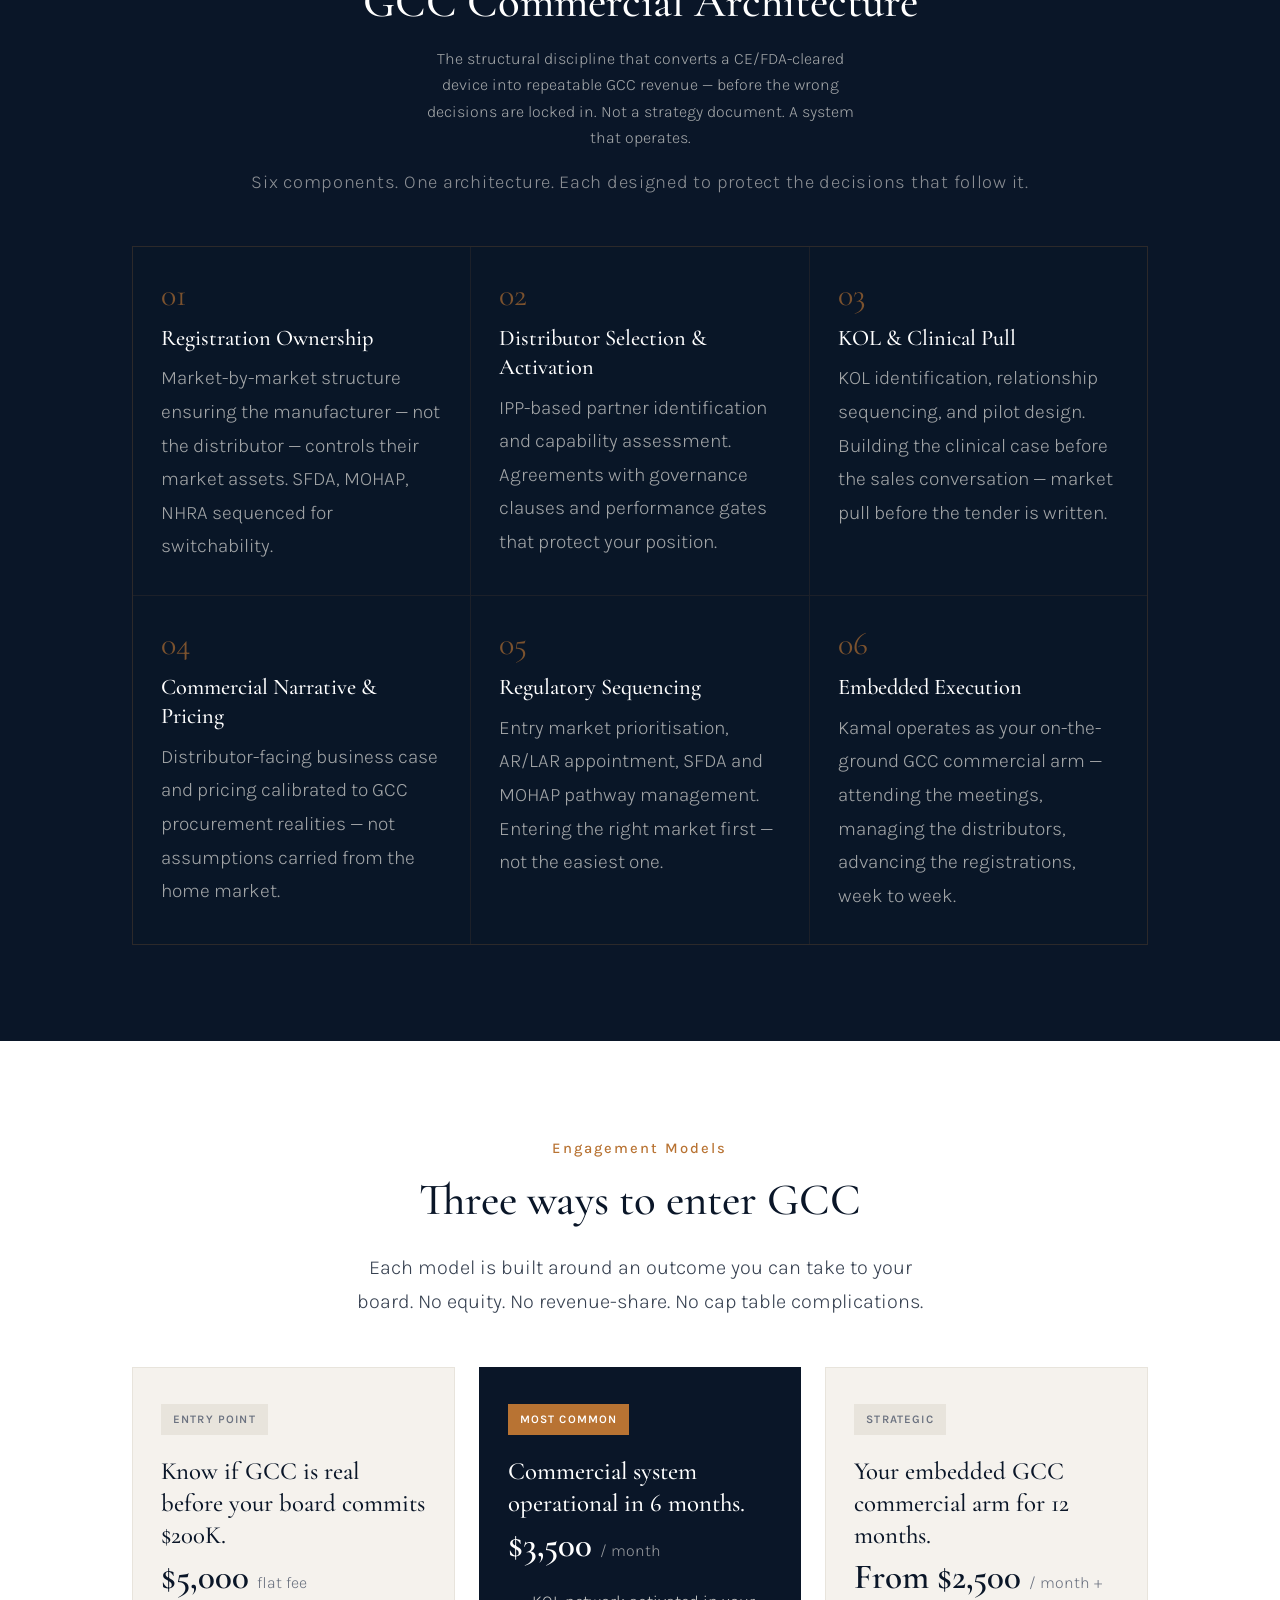
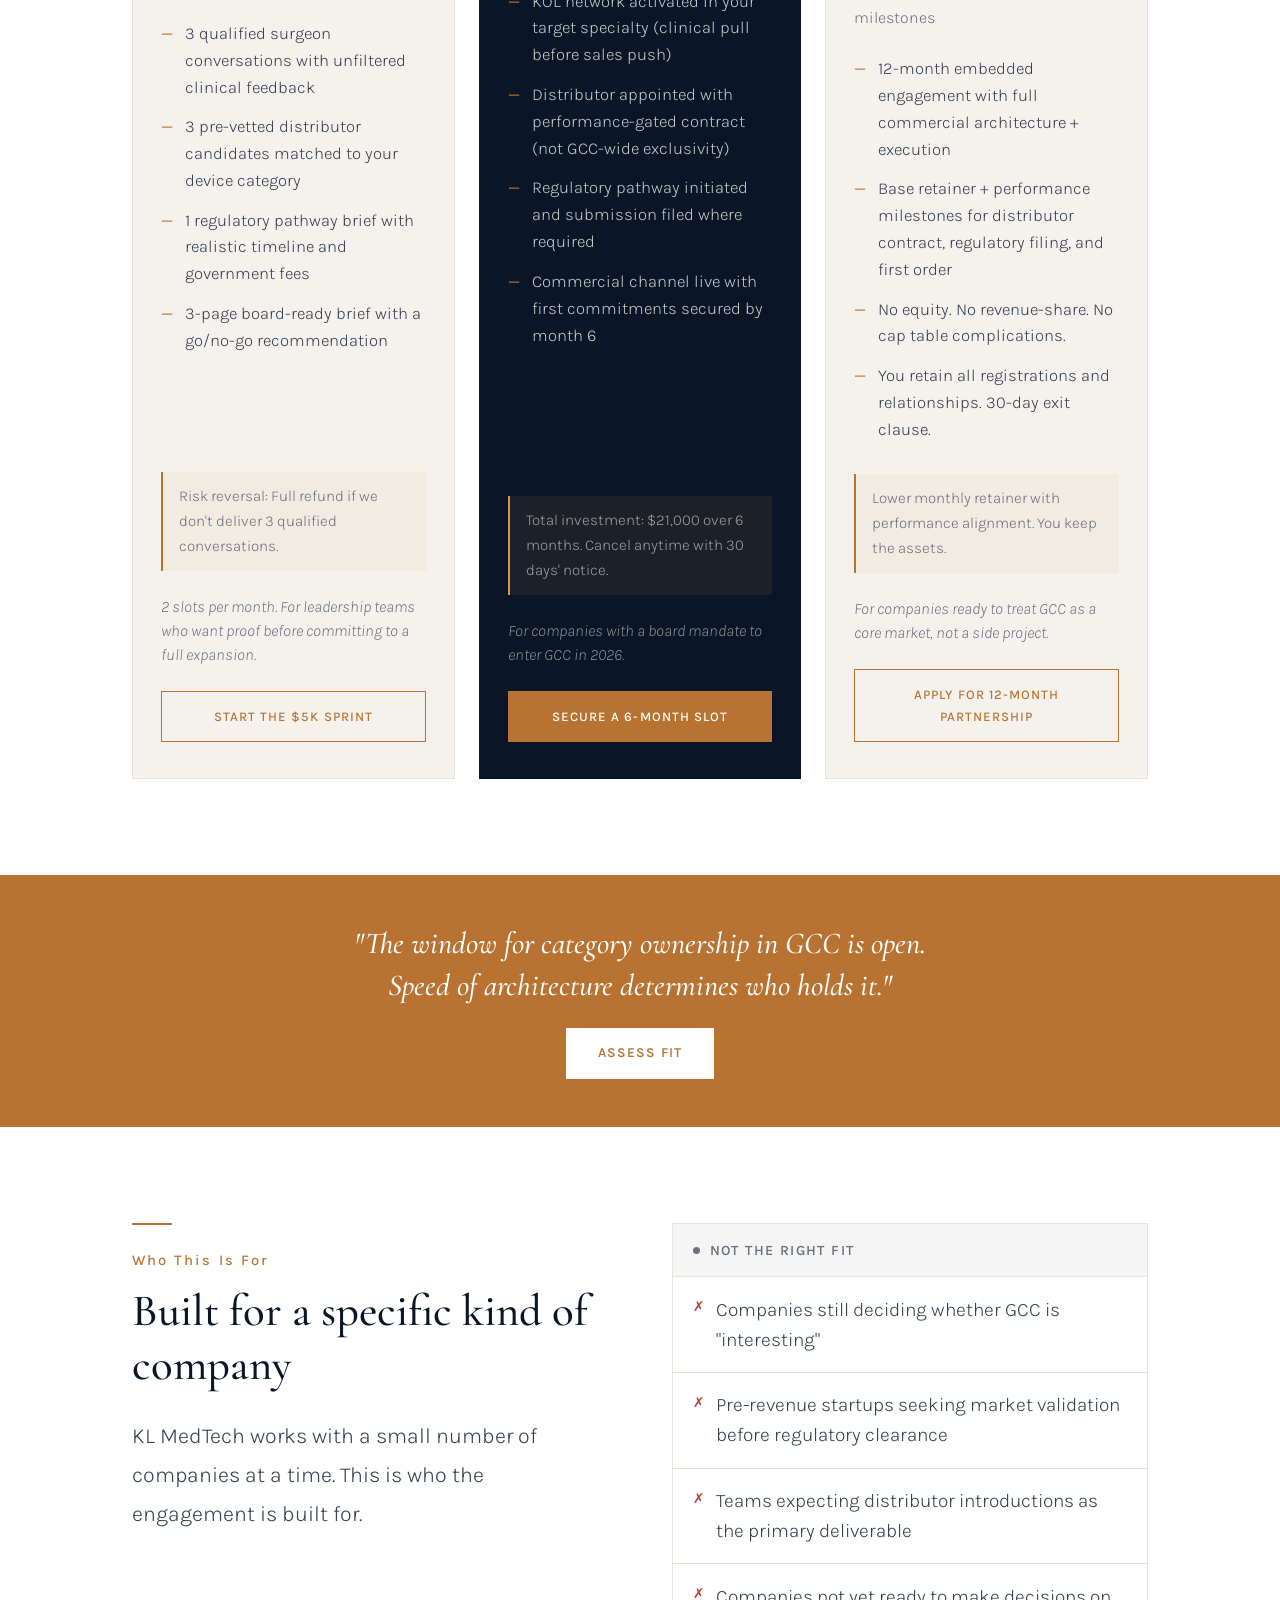
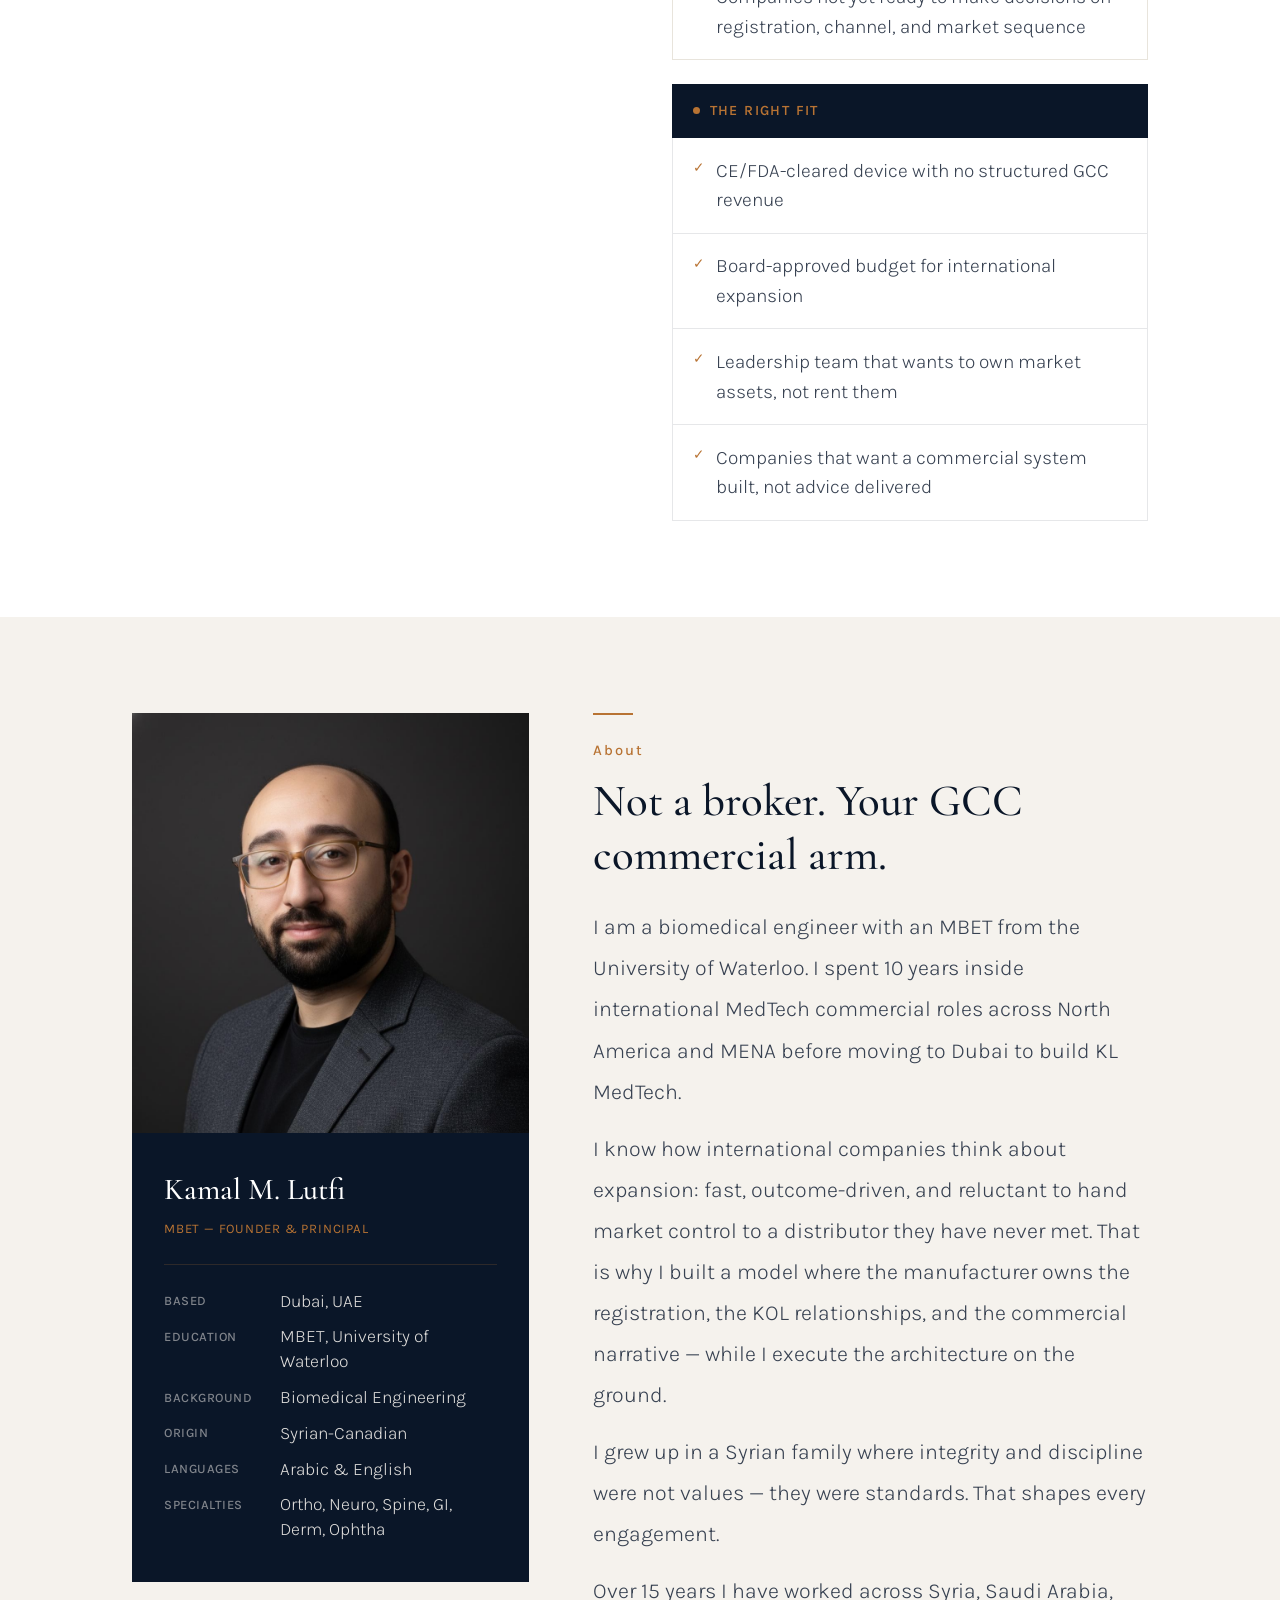
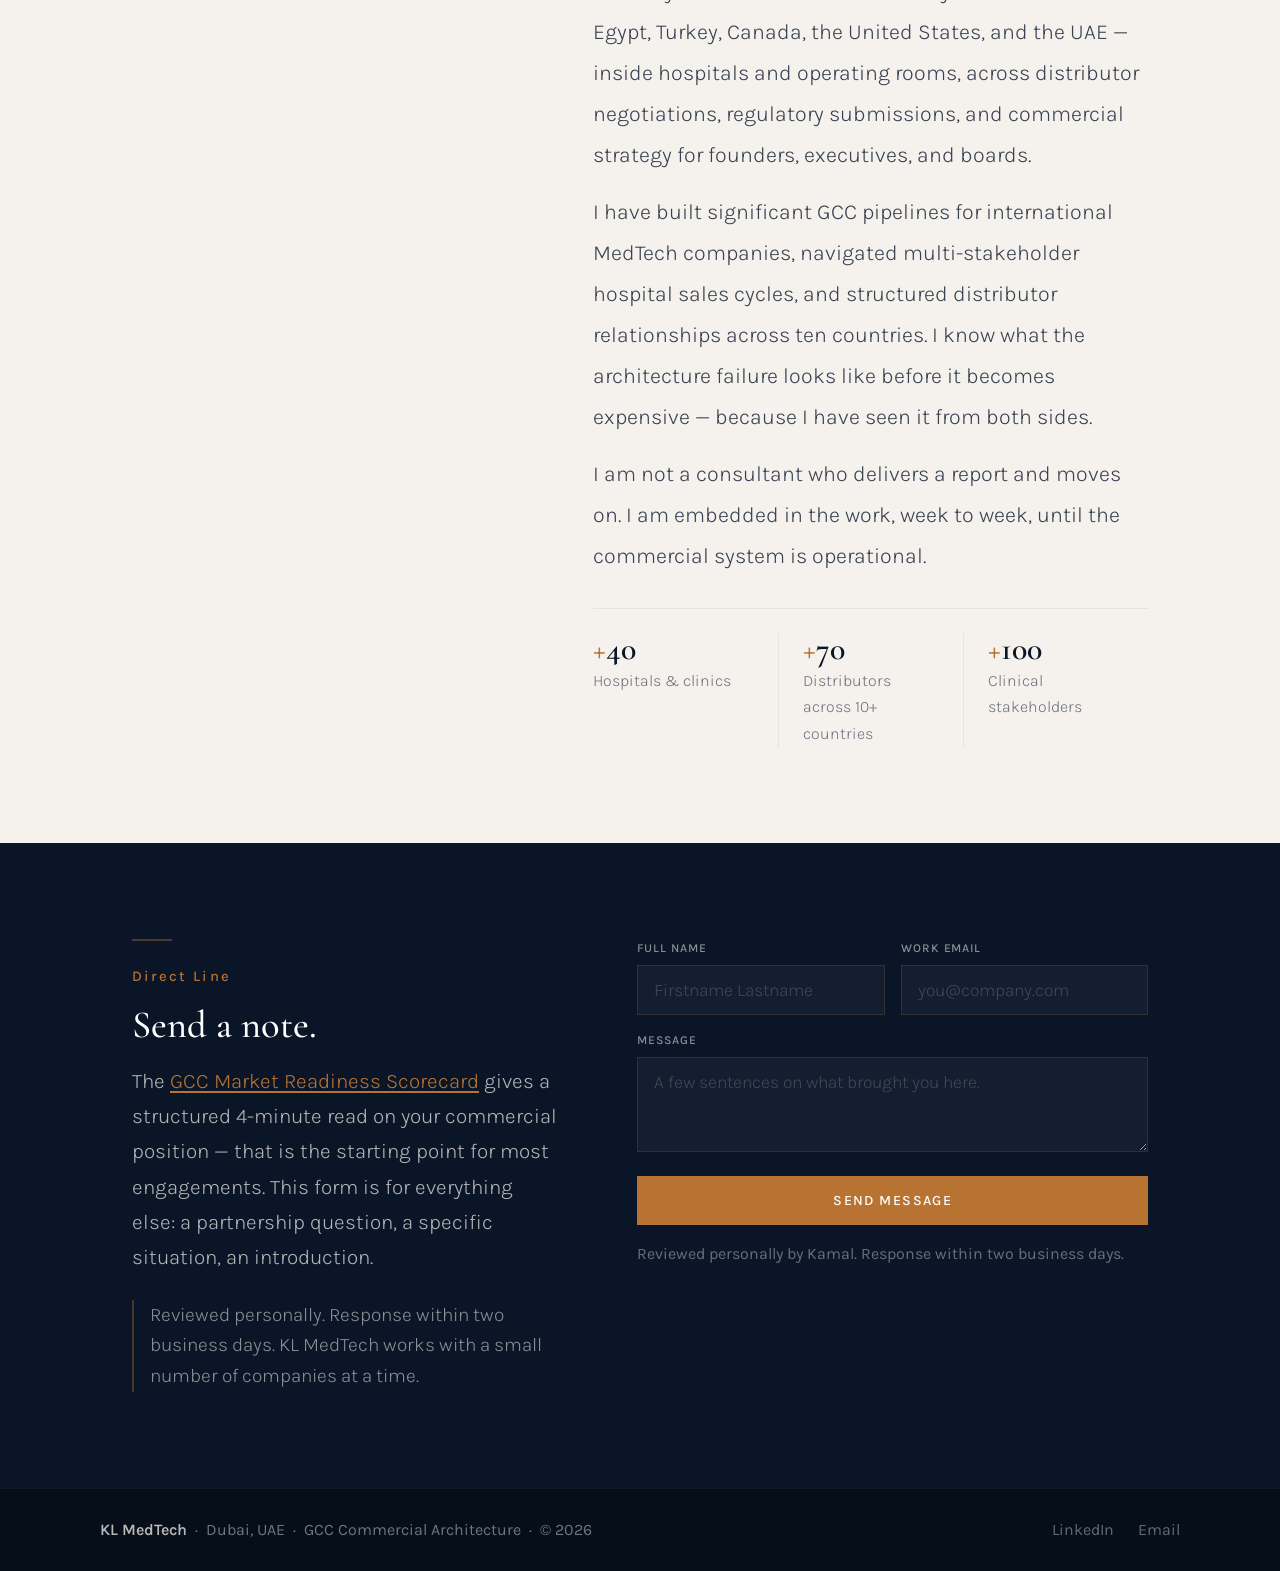
==== commit dfa351b4: "Update offer titles and details in index.html" ====
--- a/index.html
+++ b/index.html
@@ -444,13 +444,13 @@
       </div>
       <div class="offer-card featured fade-up">
         <div class="offer-badge">Most Common</div>
-        <h3 class="offer-title">From FDA clearance to first GCC purchase order in 6 months.</h3>
+        <h3 class="offer-title">Commercial system operational in 6 months.</h3>
         <div class="offer-price">$3,500 <span>/ month</span></div>
         <ul class="offer-list">
           <li>KOL network activated in your target specialty (clinical pull before sales push)</li>
           <li>Distributor appointed with performance-gated contract (not GCC-wide exclusivity)</li>
-          <li>Regulatory submission filed in UAE or KSA through independent authorized representative</li>
-          <li>Commercial system operational with first purchase orders by month 6</li>
+          <li>Regulatory pathway initiated and submission filed where required</li>
+          <li>Commercial channel live with first commitments secured by month 6</li>
         </ul>
         <p class="offer-risk">Total investment: $21,000 over 6 months. Cancel anytime with 30 days' notice.</p>
         <p class="offer-note">For companies with a board mandate to enter GCC in 2026.</p>
@@ -462,7 +462,7 @@
         <div class="offer-price">From $2,500 <span>/ month + milestones</span></div>
         <ul class="offer-list">
           <li>12-month embedded engagement with full commercial architecture + execution</li>
-          <li>Base retainer + $5,000 performance milestones per outcome achieved</li>
+          <li>Base retainer + performance milestones for distributor contract, regulatory filing, and first order</li>
           <li>No equity. No revenue-share. No cap table complications.</li>
           <li>You retain all registrations and relationships. 30-day exit clause.</li>
         </ul>
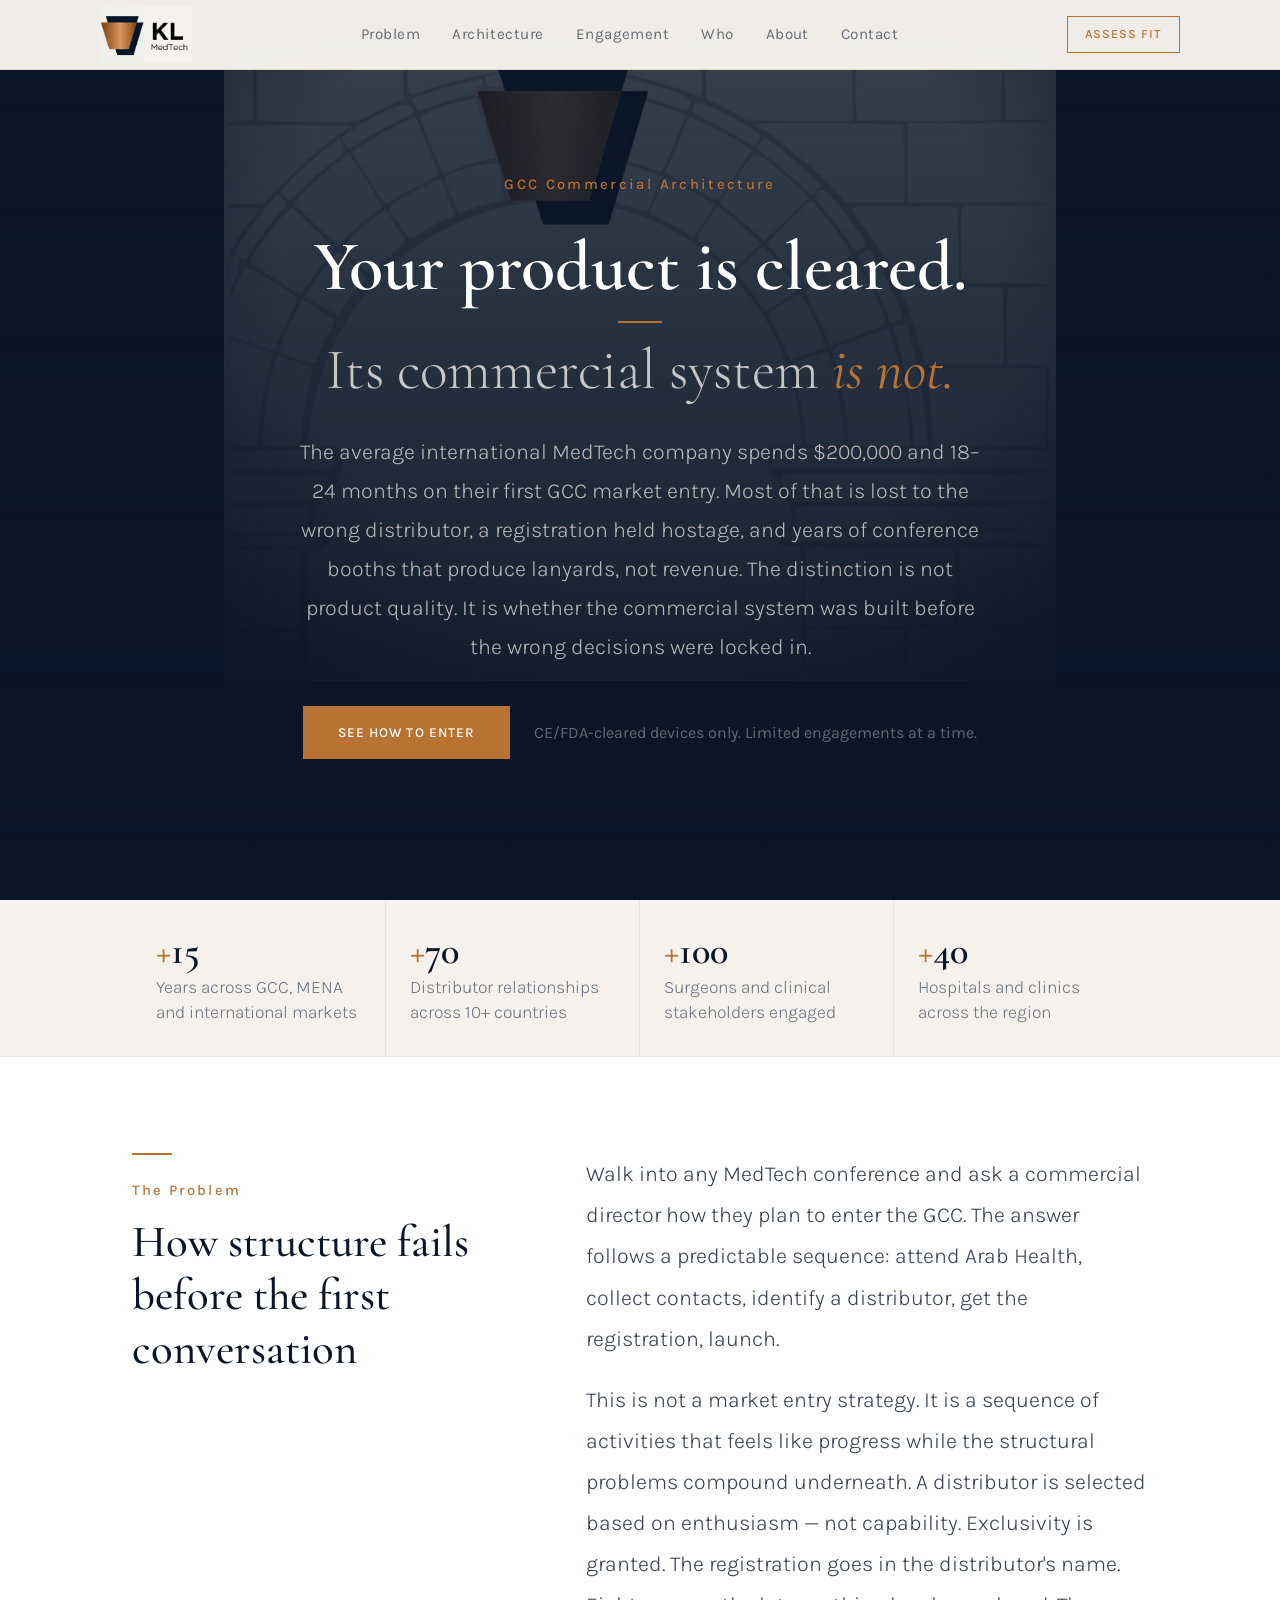
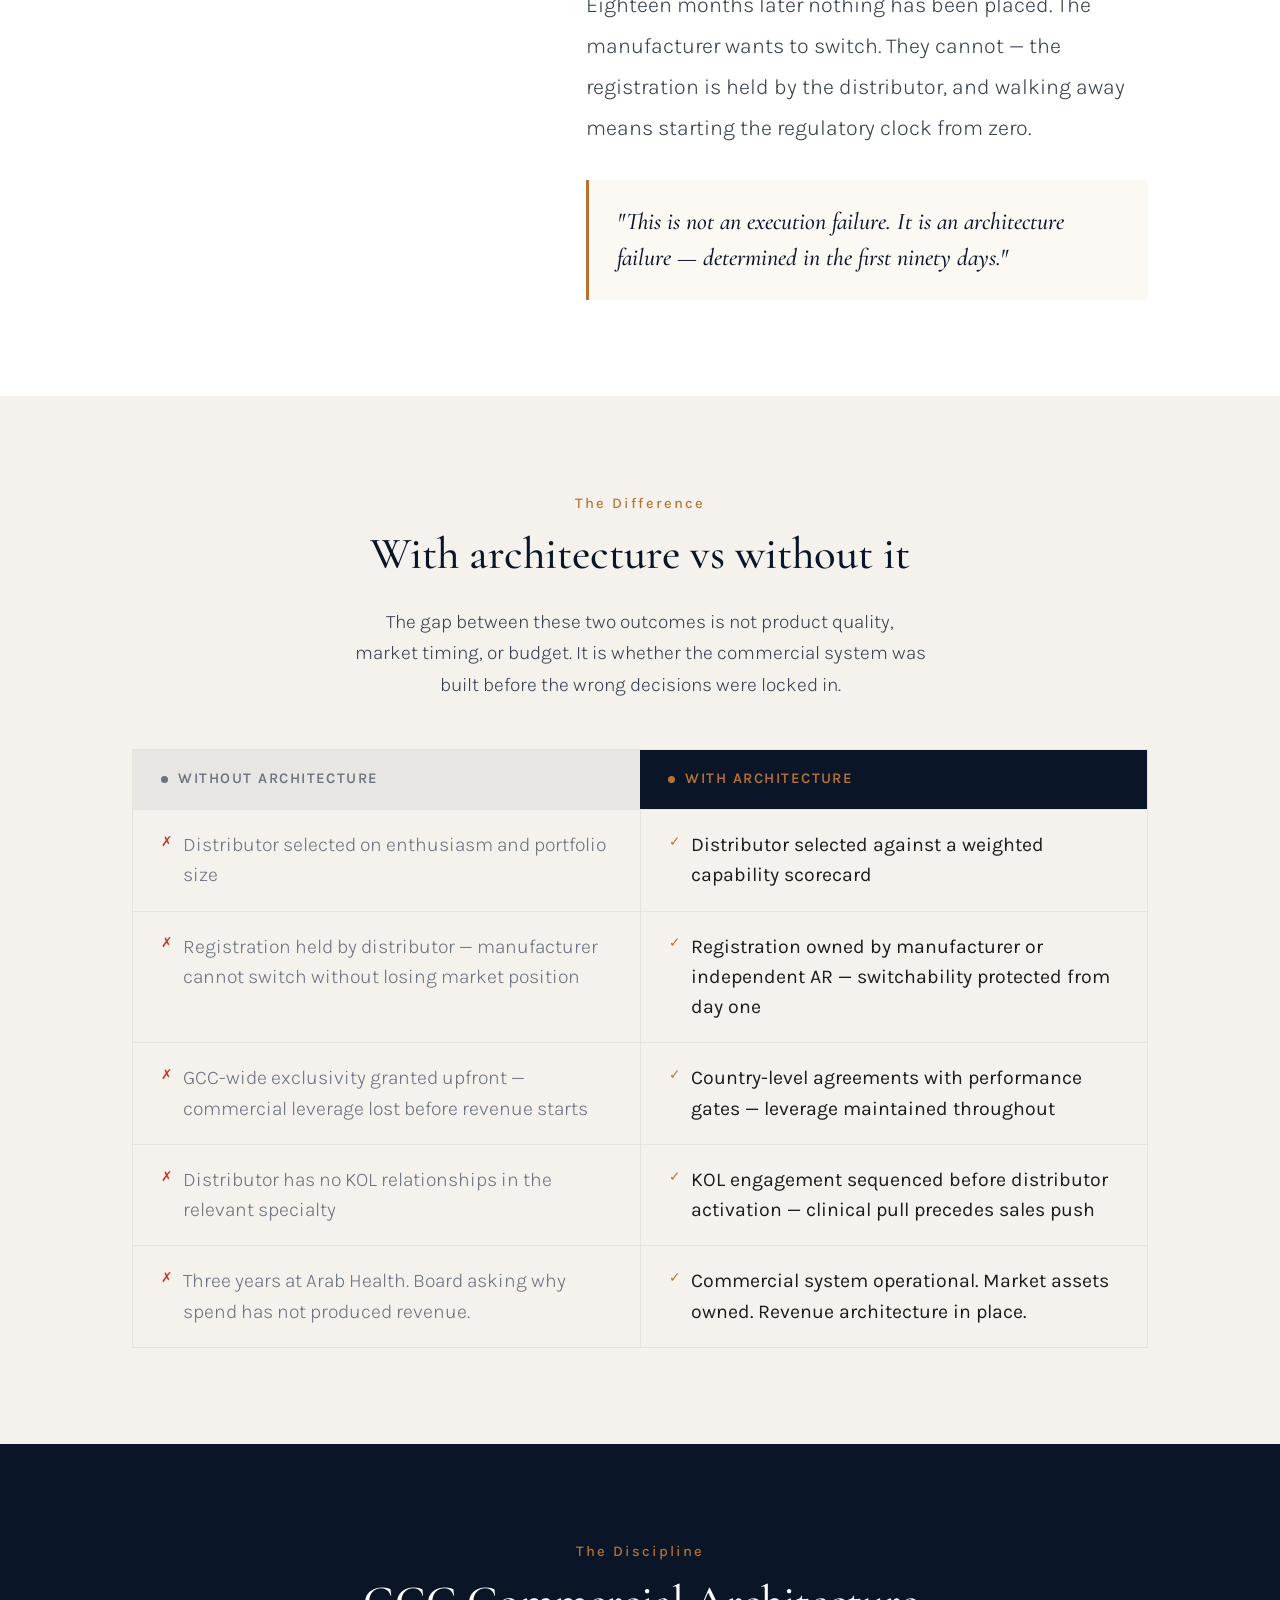
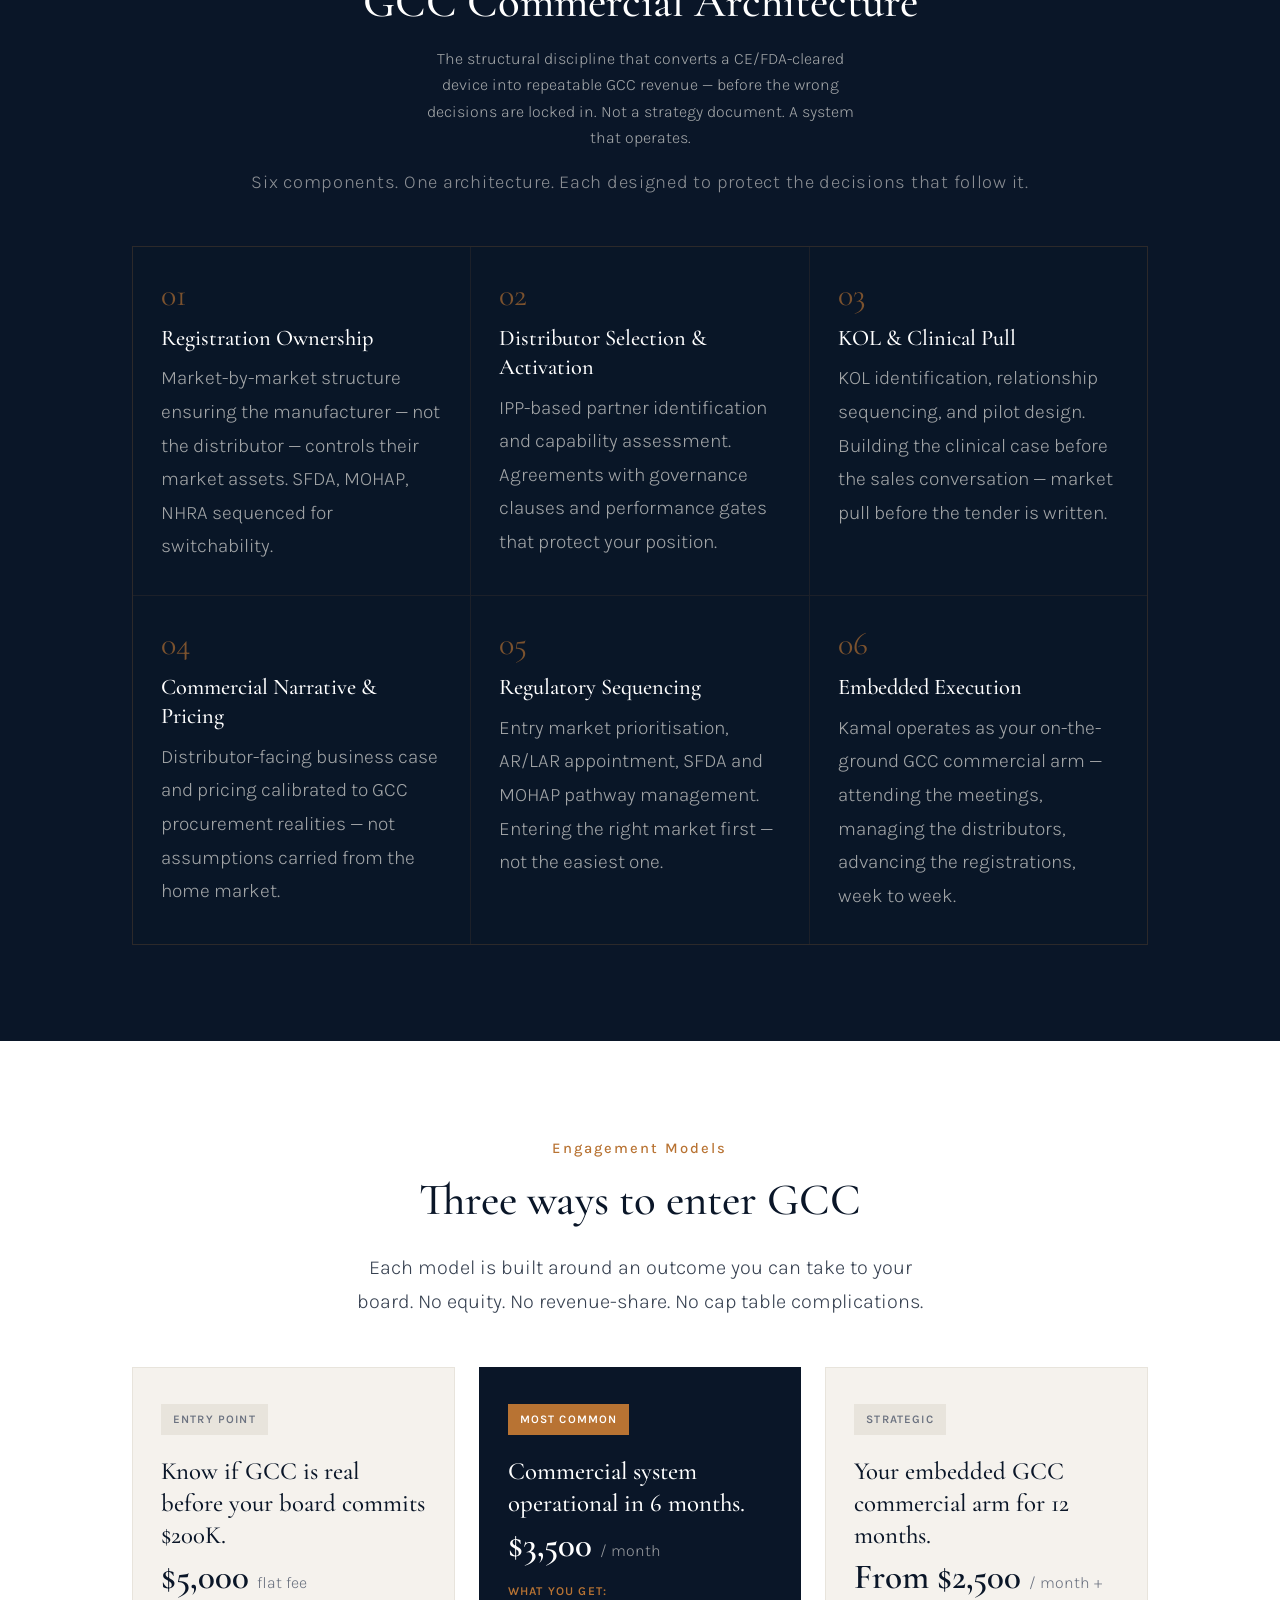
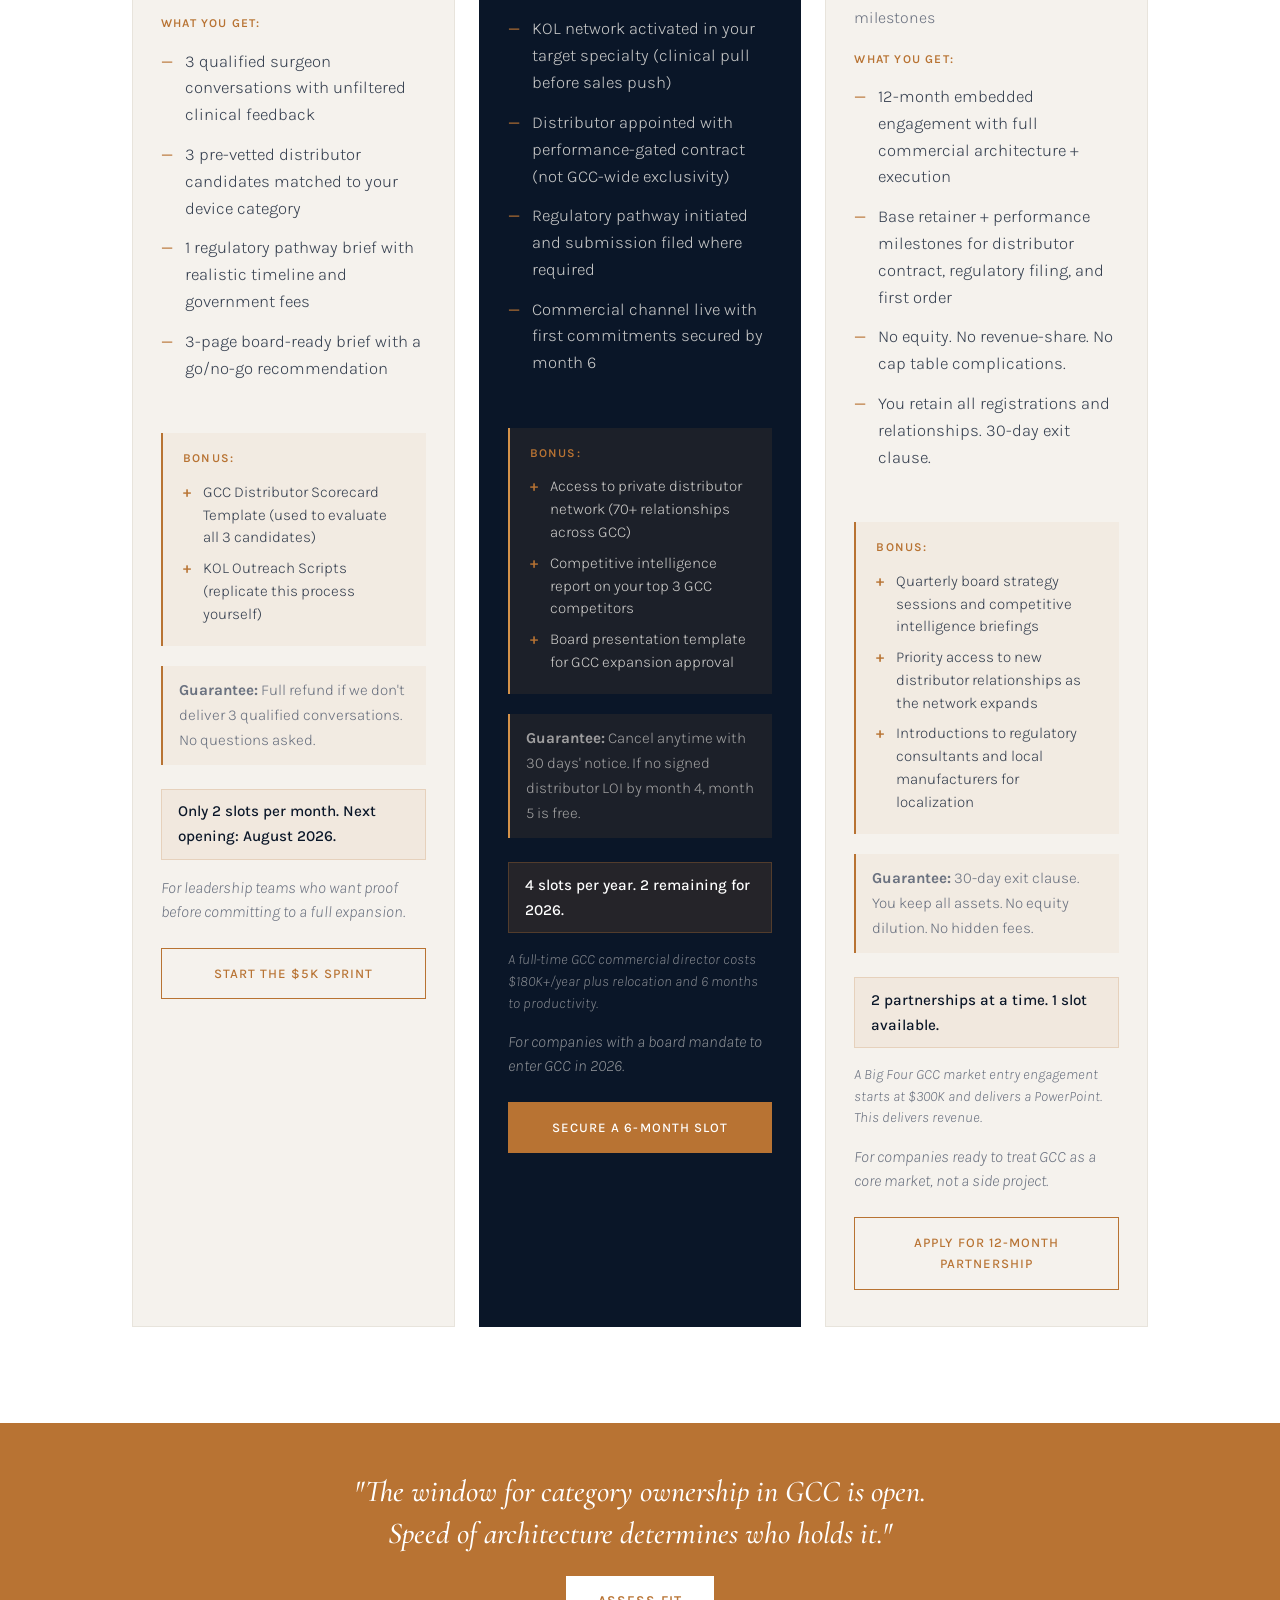
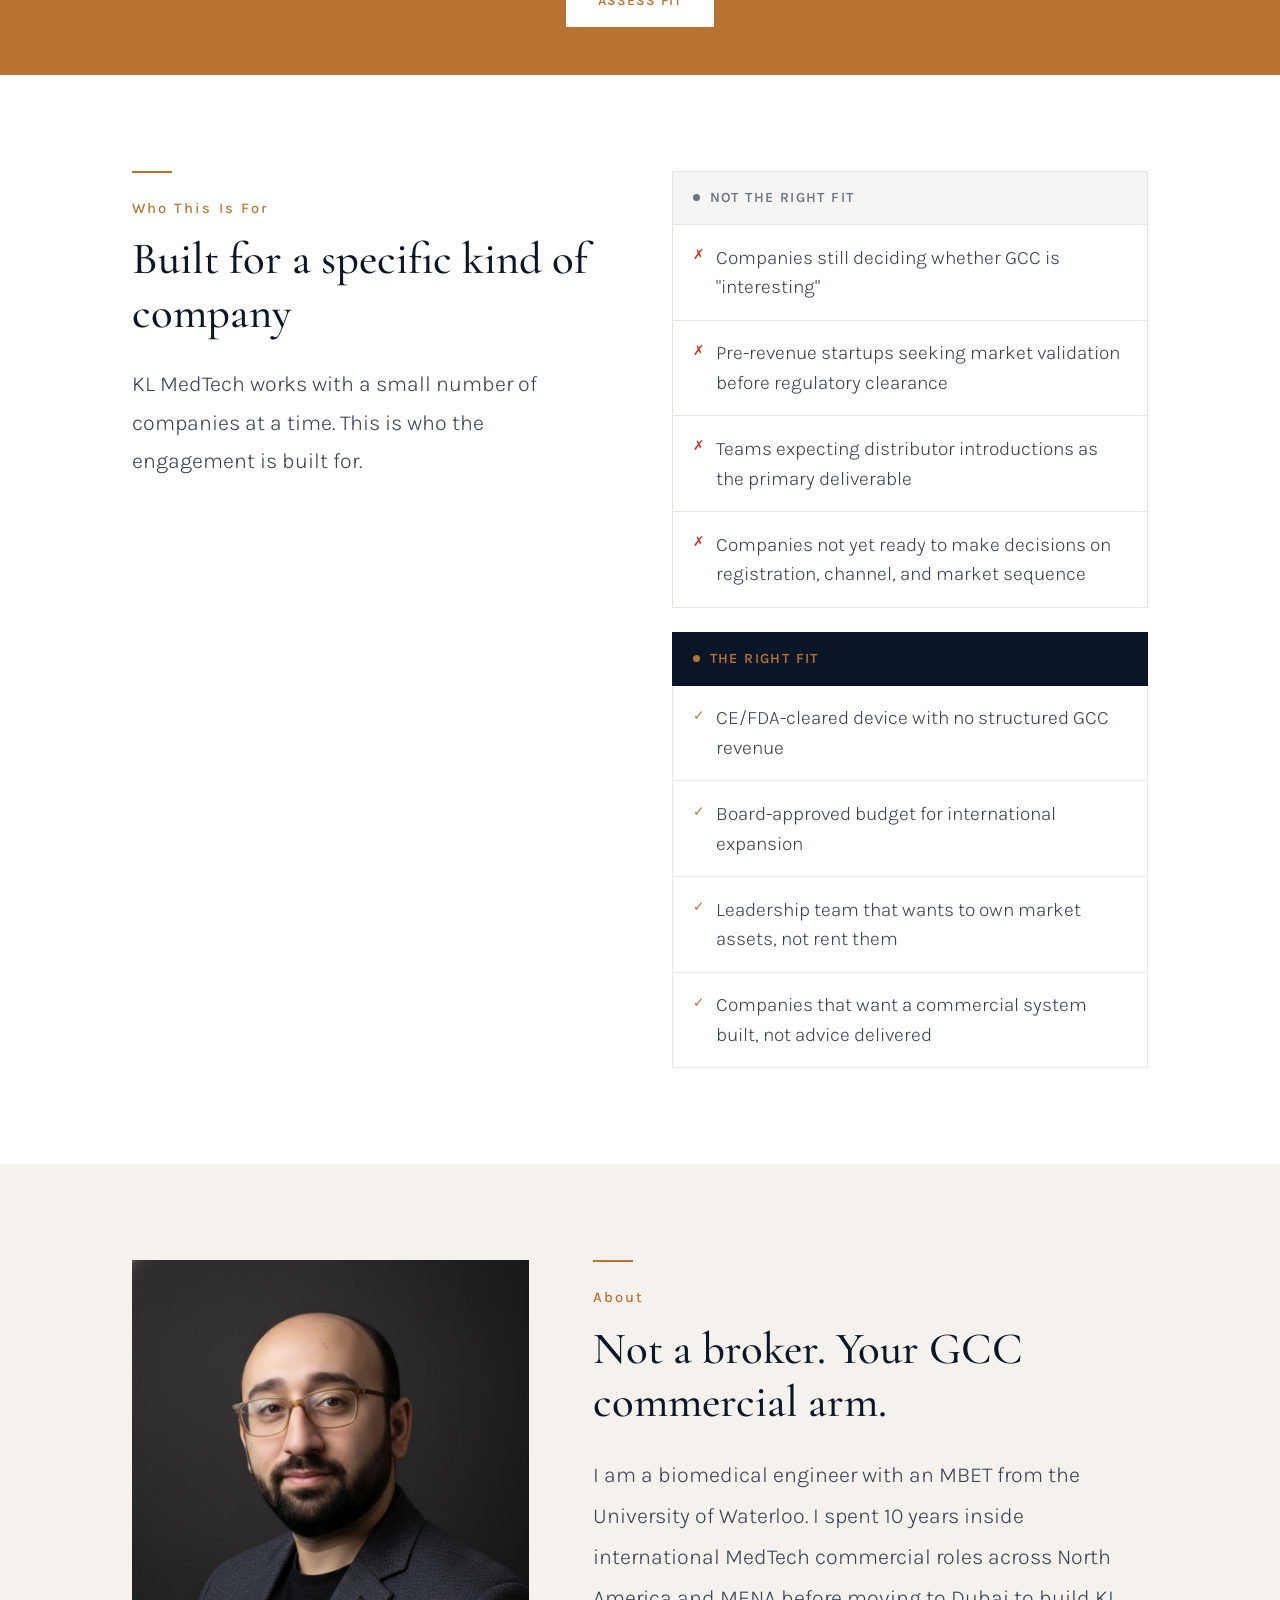
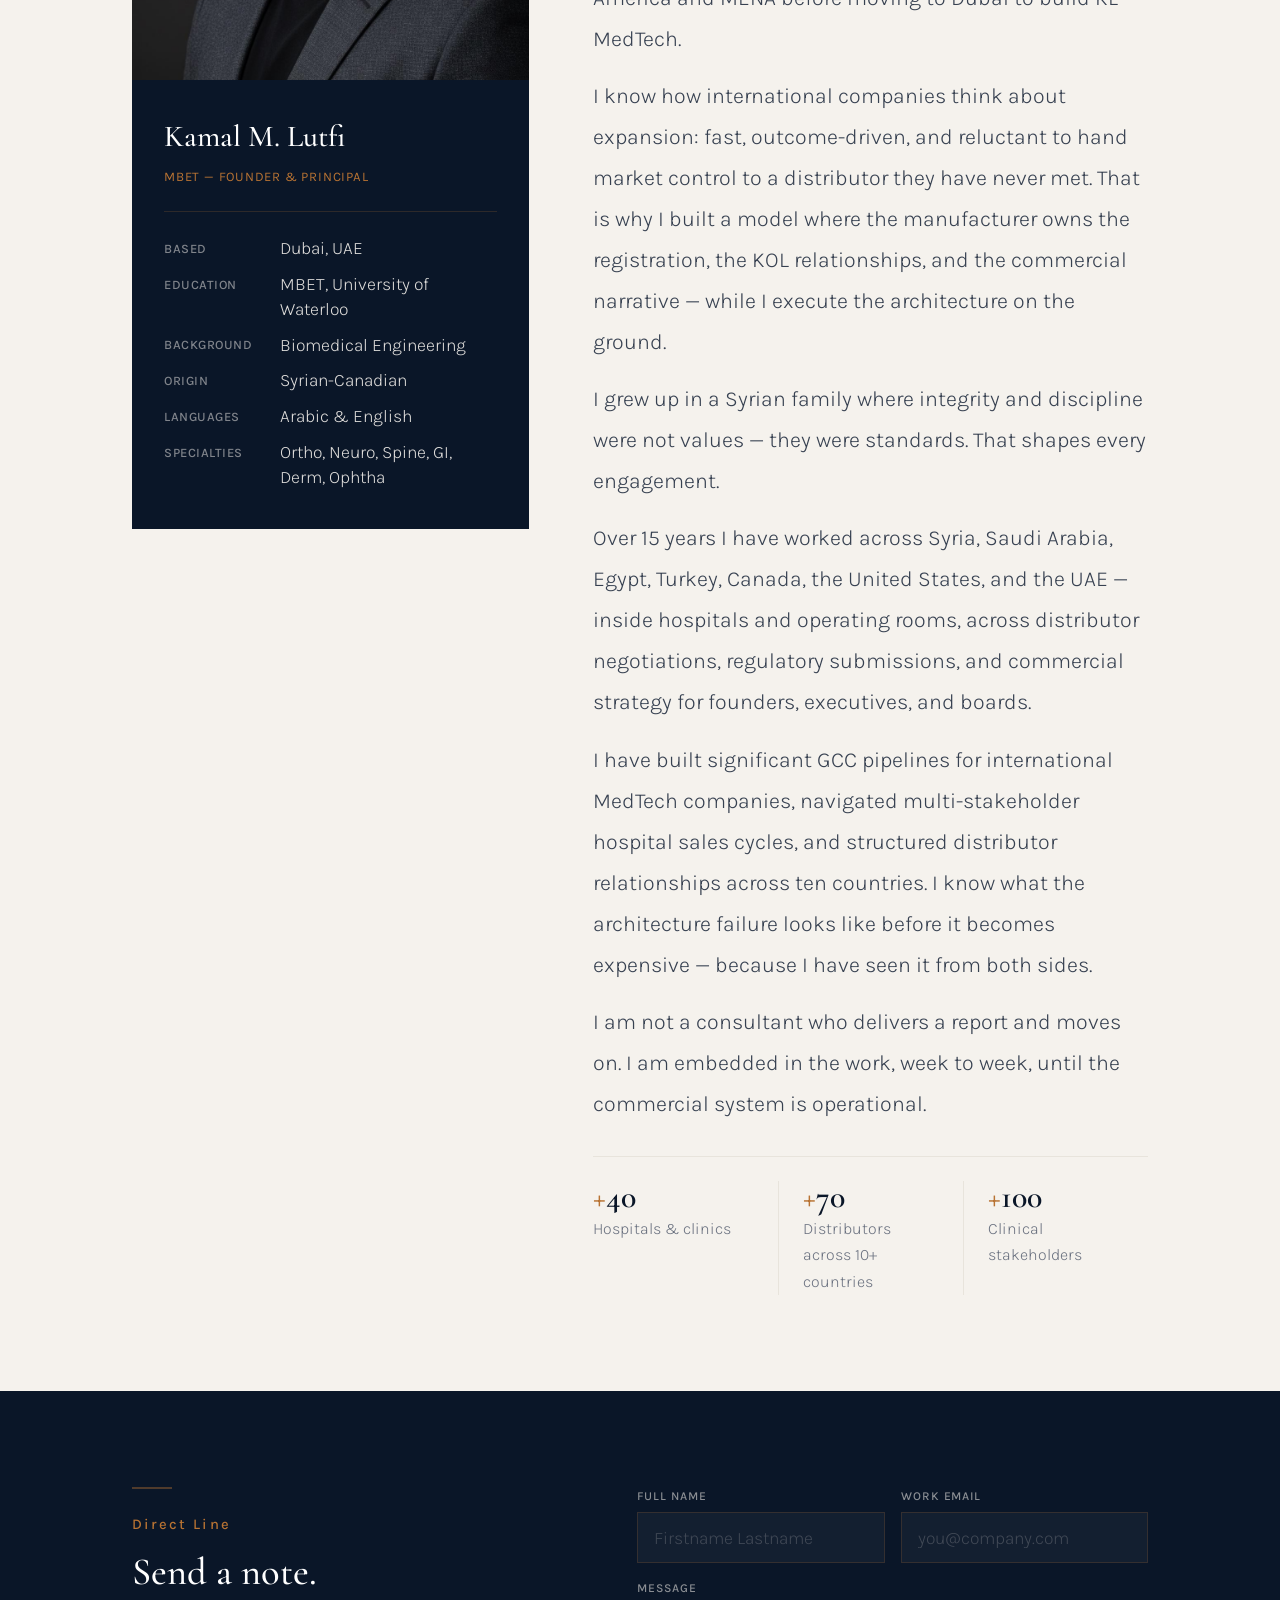
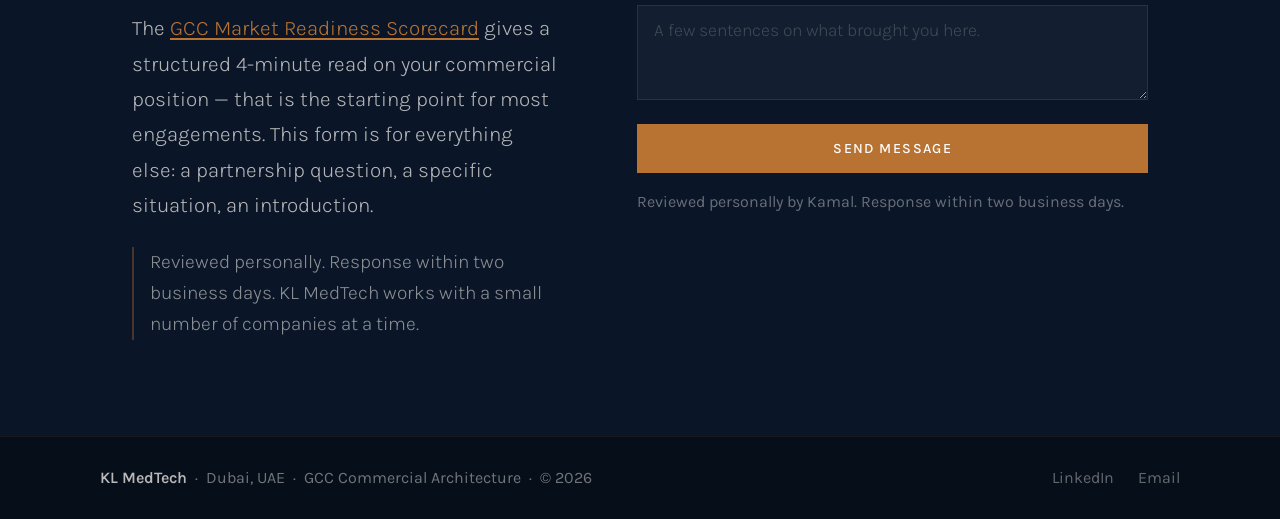
==== commit 32483f95: "Enhance offer cards with additional details Added new offer stack, bonus, risk, and scarcity section" ====
--- a/index.html
+++ b/index.html
@@ -137,6 +137,19 @@
     .offer-note{font-size:1rem;font-weight:300;color:var(--mid);line-height:1.5;margin-bottom:1.5rem;font-style:italic;}
     .offer-card.featured .offer-note{color:rgba(245,242,237,0.55);}
     .offer-cta{display:inline-block;text-align:center;width:100%;background:transparent;border:1px solid var(--copper);color:var(--copper);font-family:var(--ff-body);font-size:0.82rem;font-weight:500;letter-spacing:0.08em;text-transform:uppercase;padding:0.85rem 1.5rem;cursor:pointer;transition:all 0.2s;}
+    .offer-stack{margin-bottom:1.25rem;}
+    .stack-label{font-size:0.75rem;font-weight:600;letter-spacing:0.1em;text-transform:uppercase;color:var(--copper);margin-bottom:0.5rem;}
+    .offer-bonus{margin-bottom:1.25rem;padding:1rem 1.25rem;background:rgba(184,115,51,0.06);border-left:2px solid var(--copper);}
+    .offer-card.featured .offer-bonus{background:rgba(184,115,51,0.1);border-left-color:var(--copper2);}
+    .bonus-label{font-size:0.75rem;font-weight:600;letter-spacing:0.1em;text-transform:uppercase;color:var(--copper);margin-bottom:0.5rem;}
+    .bonus-list{list-style:none;padding:0;margin:0;}
+    .bonus-list li{font-size:0.95rem;font-weight:300;color:var(--body);line-height:1.5;padding:0.25rem 0;padding-left:1.25rem;position:relative;}
+    .bonus-list li::before{content:'+';position:absolute;left:0;color:var(--copper);font-weight:600;}
+    .offer-card.featured .bonus-list li{color:rgba(245,242,237,0.8);}
+    .offer-scarcity{font-size:0.95rem;font-weight:500;color:var(--navy);margin-bottom:1rem;padding:0.6rem 1rem;background:rgba(184,115,51,0.08);border:1px solid rgba(184,115,51,0.2);}
+    .offer-card.featured .offer-scarcity{color:var(--white);background:rgba(184,115,51,0.15);border-color:rgba(184,115,51,0.3);}
+    .offer-anchor{font-size:0.9rem;font-weight:300;color:var(--mid);font-style:italic;margin-bottom:1rem;line-height:1.5;}
+    .offer-card.featured .offer-anchor{color:rgba(245,242,237,0.5);}
     .offer-cta:hover{background:var(--copper);color:var(--white);}
     .offer-card.featured .offer-cta{background:var(--copper);color:var(--white);border-color:var(--copper);}
     .offer-card.featured .offer-cta:hover{background:var(--copper2);}
@@ -432,27 +445,55 @@
         <div class="offer-badge">Entry Point</div>
         <h3 class="offer-title">Know if GCC is real before your board commits $200K.</h3>
         <div class="offer-price">$5,000 <span>flat fee</span></div>
-        <ul class="offer-list">
-          <li>3 qualified surgeon conversations with unfiltered clinical feedback</li>
-          <li>3 pre-vetted distributor candidates matched to your device category</li>
-          <li>1 regulatory pathway brief with realistic timeline and government fees</li>
-          <li>3-page board-ready brief with a go/no-go recommendation</li>
-        </ul>
-        <p class="offer-risk">Risk reversal: Full refund if we don't deliver 3 qualified conversations.</p>
-        <p class="offer-note">2 slots per month. For leadership teams who want proof before committing to a full expansion.</p>
+        <div class="offer-stack">
+          <p class="stack-label">What you get:</p>
+          <ul class="offer-list">
+            <li>3 qualified surgeon conversations with unfiltered clinical feedback</li>
+            <li>3 pre-vetted distributor candidates matched to your device category</li>
+            <li>1 regulatory pathway brief with realistic timeline and government fees</li>
+            <li>3-page board-ready brief with a go/no-go recommendation</li>
+          </ul>
+        </div>
+        <div class="offer-bonus">
+          <p class="bonus-label">Bonus:</p>
+          <ul class="bonus-list">
+            <li>GCC Distributor Scorecard Template (used to evaluate all 3 candidates)</li>
+            <li>KOL Outreach Scripts (replicate this process yourself)</li>
+          </ul>
+        </div>
+        <div class="offer-risk">
+          <p><strong>Guarantee:</strong> Full refund if we don't deliver 3 qualified conversations. No questions asked.</p>
+        </div>
+        <div class="offer-scarcity">Only 2 slots per month. Next opening: August 2026.</div>
+        <p class="offer-note">For leadership teams who want proof before committing to a full expansion.</p>
         <a href="/scorecard/" class="offer-cta">Start the $5K Sprint</a>
       </div>
       <div class="offer-card featured fade-up">
         <div class="offer-badge">Most Common</div>
         <h3 class="offer-title">Commercial system operational in 6 months.</h3>
         <div class="offer-price">$3,500 <span>/ month</span></div>
-        <ul class="offer-list">
-          <li>KOL network activated in your target specialty (clinical pull before sales push)</li>
-          <li>Distributor appointed with performance-gated contract (not GCC-wide exclusivity)</li>
-          <li>Regulatory pathway initiated and submission filed where required</li>
-          <li>Commercial channel live with first commitments secured by month 6</li>
-        </ul>
-        <p class="offer-risk">Total investment: $21,000 over 6 months. Cancel anytime with 30 days' notice.</p>
+        <div class="offer-stack">
+          <p class="stack-label">What you get:</p>
+          <ul class="offer-list">
+            <li>KOL network activated in your target specialty (clinical pull before sales push)</li>
+            <li>Distributor appointed with performance-gated contract (not GCC-wide exclusivity)</li>
+            <li>Regulatory pathway initiated and submission filed where required</li>
+            <li>Commercial channel live with first commitments secured by month 6</li>
+          </ul>
+        </div>
+        <div class="offer-bonus">
+          <p class="bonus-label">Bonus:</p>
+          <ul class="bonus-list">
+            <li>Access to private distributor network (70+ relationships across GCC)</li>
+            <li>Competitive intelligence report on your top 3 GCC competitors</li>
+            <li>Board presentation template for GCC expansion approval</li>
+          </ul>
+        </div>
+        <div class="offer-risk">
+          <p><strong>Guarantee:</strong> Cancel anytime with 30 days' notice. If no signed distributor LOI by month 4, month 5 is free.</p>
+        </div>
+        <div class="offer-scarcity">4 slots per year. 2 remaining for 2026.</div>
+        <div class="offer-anchor">A full-time GCC commercial director costs $180K+/year plus relocation and 6 months to productivity.</div>
         <p class="offer-note">For companies with a board mandate to enter GCC in 2026.</p>
         <a href="#contact" class="offer-cta">Secure a 6-Month Slot</a>
       </div>
@@ -460,20 +501,34 @@
         <div class="offer-badge">Strategic</div>
         <h3 class="offer-title">Your embedded GCC commercial arm for 12 months.</h3>
         <div class="offer-price">From $2,500 <span>/ month + milestones</span></div>
-        <ul class="offer-list">
-          <li>12-month embedded engagement with full commercial architecture + execution</li>
-          <li>Base retainer + performance milestones for distributor contract, regulatory filing, and first order</li>
-          <li>No equity. No revenue-share. No cap table complications.</li>
-          <li>You retain all registrations and relationships. 30-day exit clause.</li>
-        </ul>
-        <p class="offer-risk">Lower monthly retainer with performance alignment. You keep the assets.</p>
+        <div class="offer-stack">
+          <p class="stack-label">What you get:</p>
+          <ul class="offer-list">
+            <li>12-month embedded engagement with full commercial architecture + execution</li>
+            <li>Base retainer + performance milestones for distributor contract, regulatory filing, and first order</li>
+            <li>No equity. No revenue-share. No cap table complications.</li>
+            <li>You retain all registrations and relationships. 30-day exit clause.</li>
+          </ul>
+        </div>
+        <div class="offer-bonus">
+          <p class="bonus-label">Bonus:</p>
+          <ul class="bonus-list">
+            <li>Quarterly board strategy sessions and competitive intelligence briefings</li>
+            <li>Priority access to new distributor relationships as the network expands</li>
+            <li>Introductions to regulatory consultants and local manufacturers for localization</li>
+          </ul>
+        </div>
+        <div class="offer-risk">
+          <p><strong>Guarantee:</strong> 30-day exit clause. You keep all assets. No equity dilution. No hidden fees.</p>
+        </div>
+        <div class="offer-scarcity">2 partnerships at a time. 1 slot available.</div>
+        <div class="offer-anchor">A Big Four GCC market entry engagement starts at $300K and delivers a PowerPoint. This delivers revenue.</div>
         <p class="offer-note">For companies ready to treat GCC as a core market, not a side project.</p>
         <a href="#contact" class="offer-cta">Apply for 12-Month Partnership</a>
       </div>
     </div>
   </div>
 </section>
-
 <!-- MID CTA -->
 <section id="mid-cta">
   <div class="mid-cta-inner">
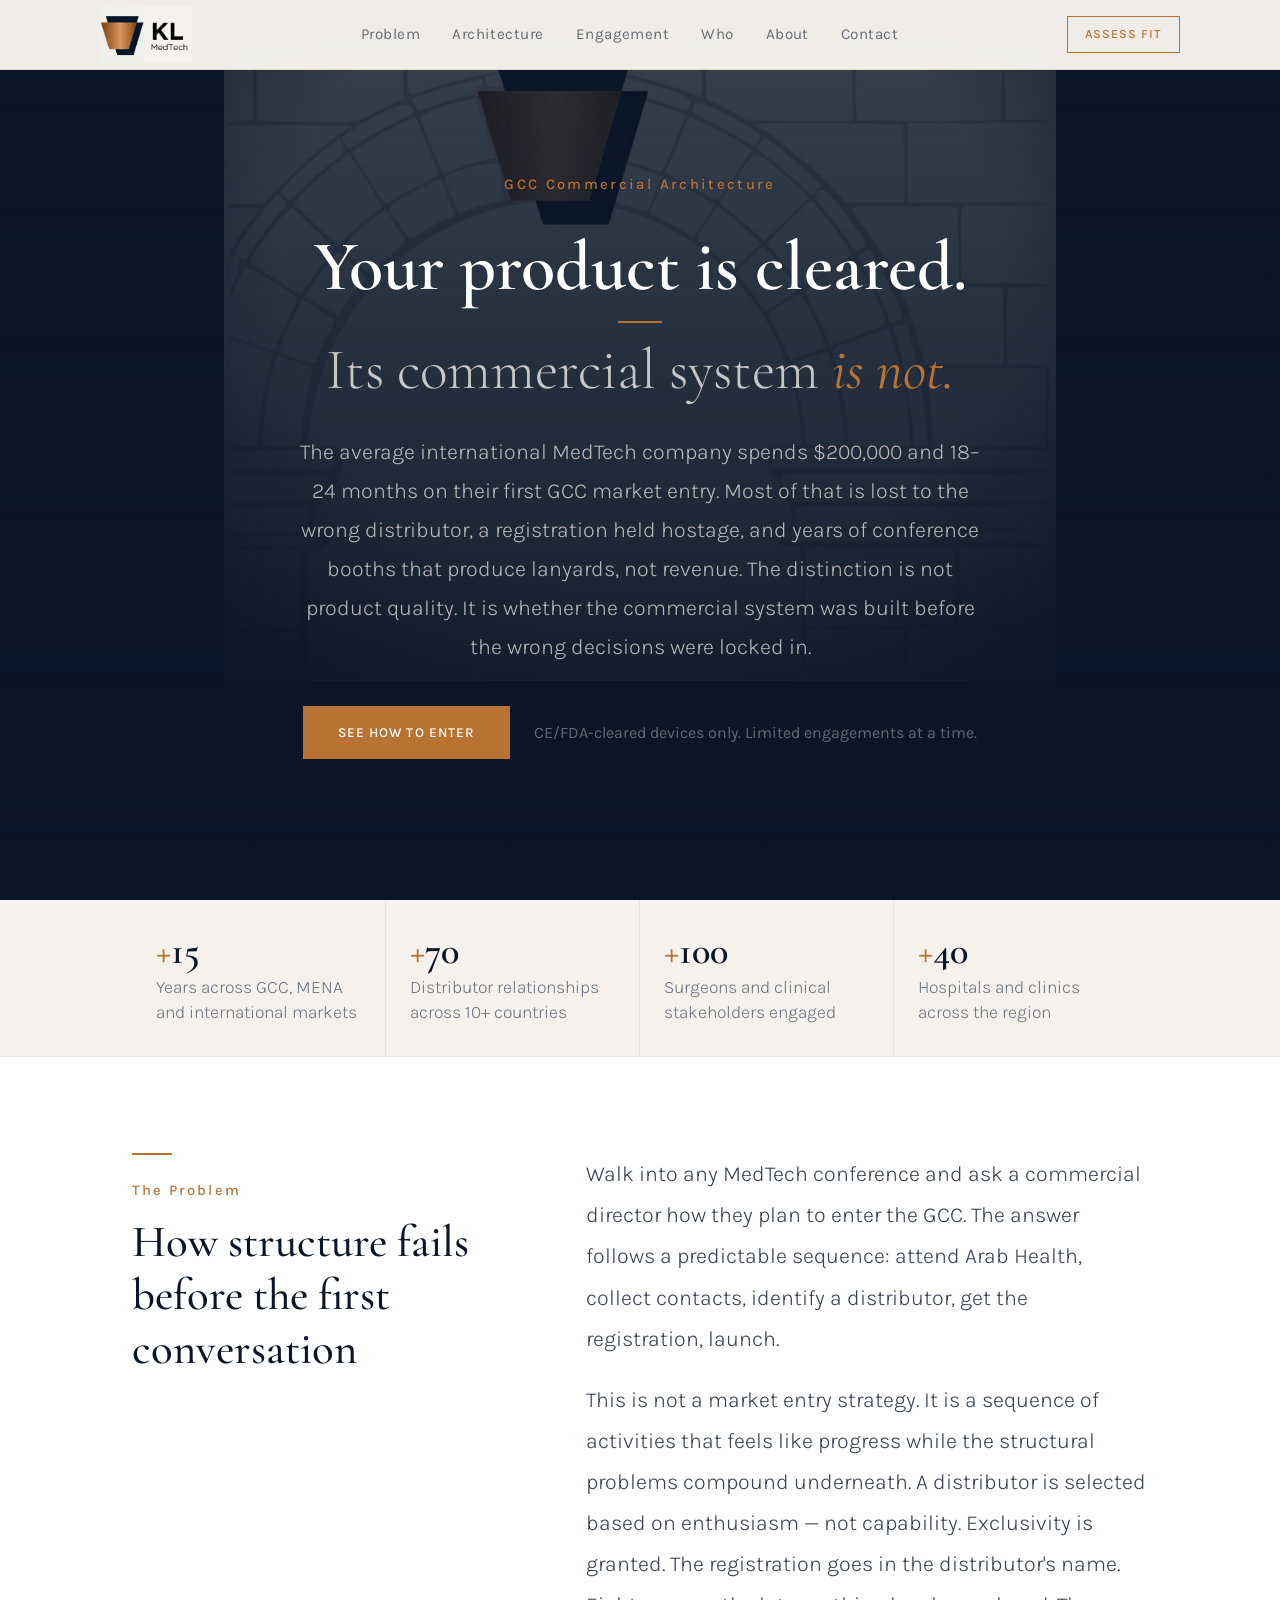
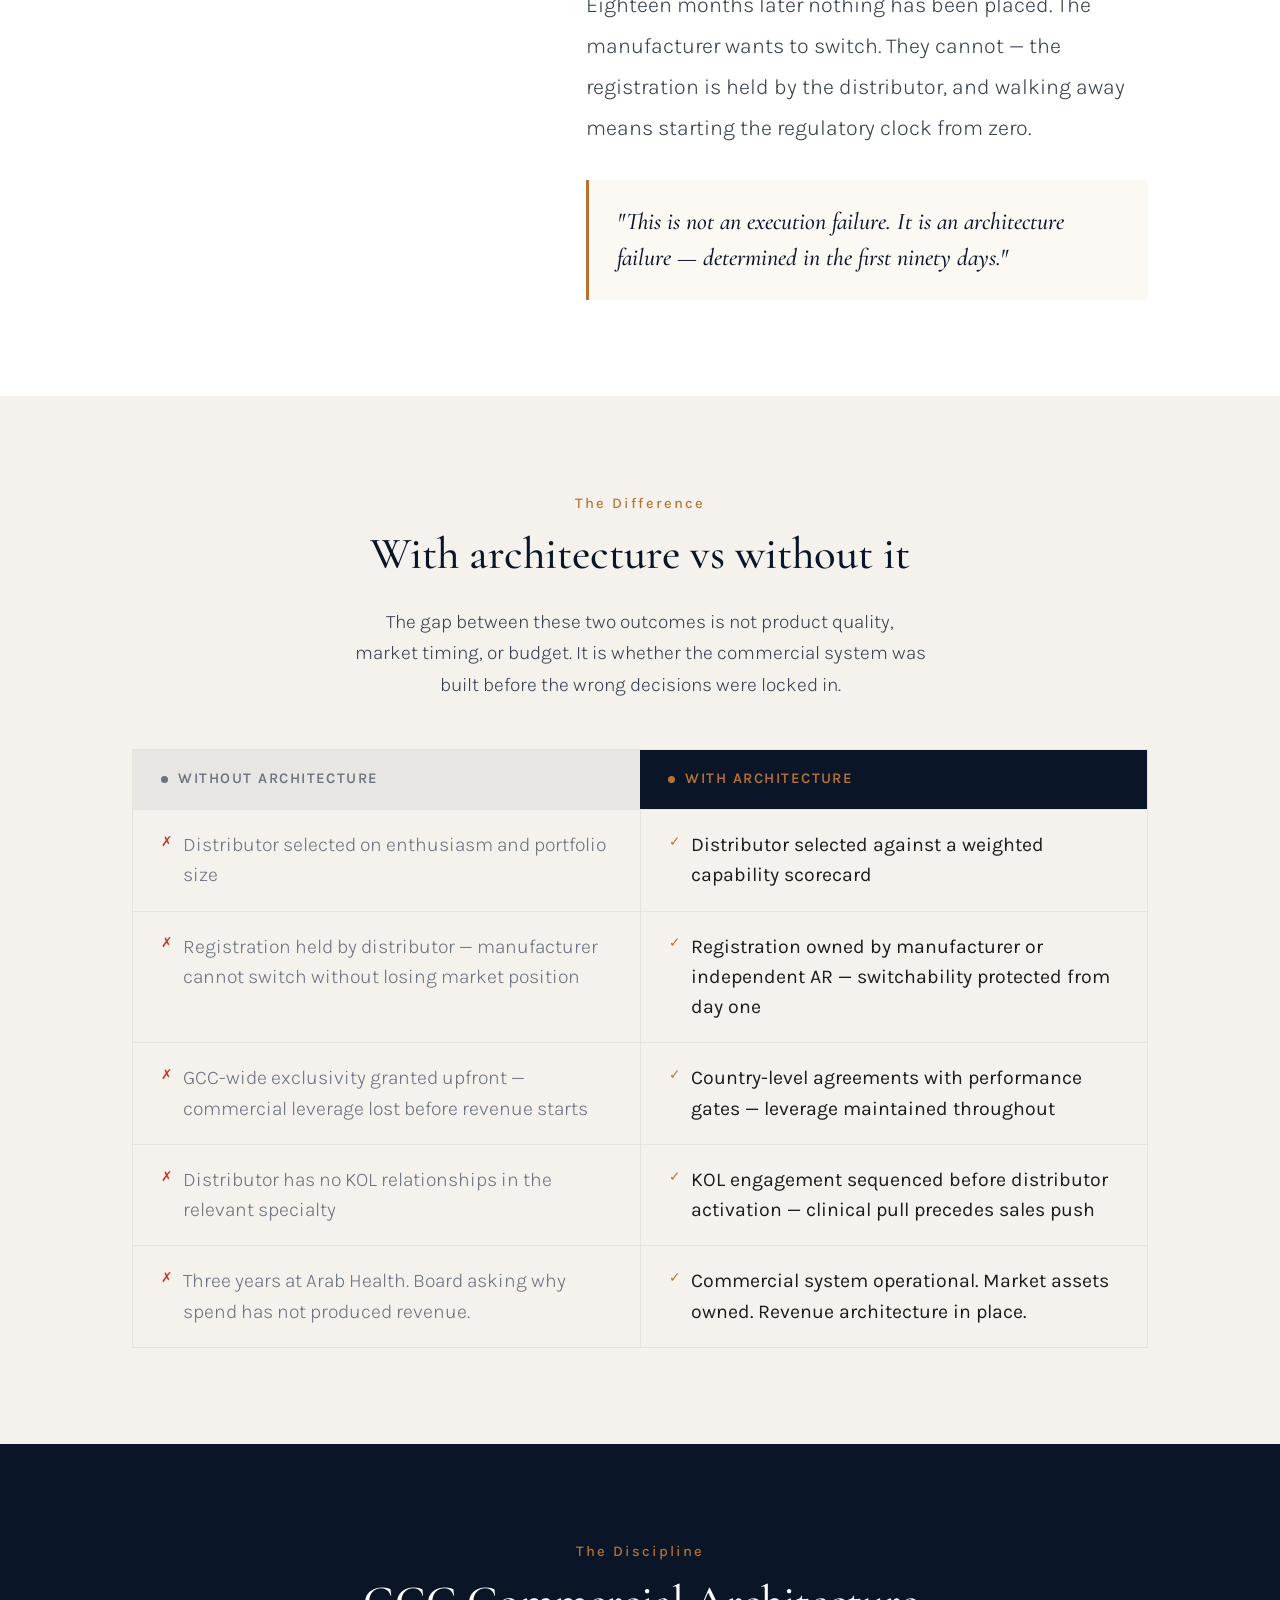
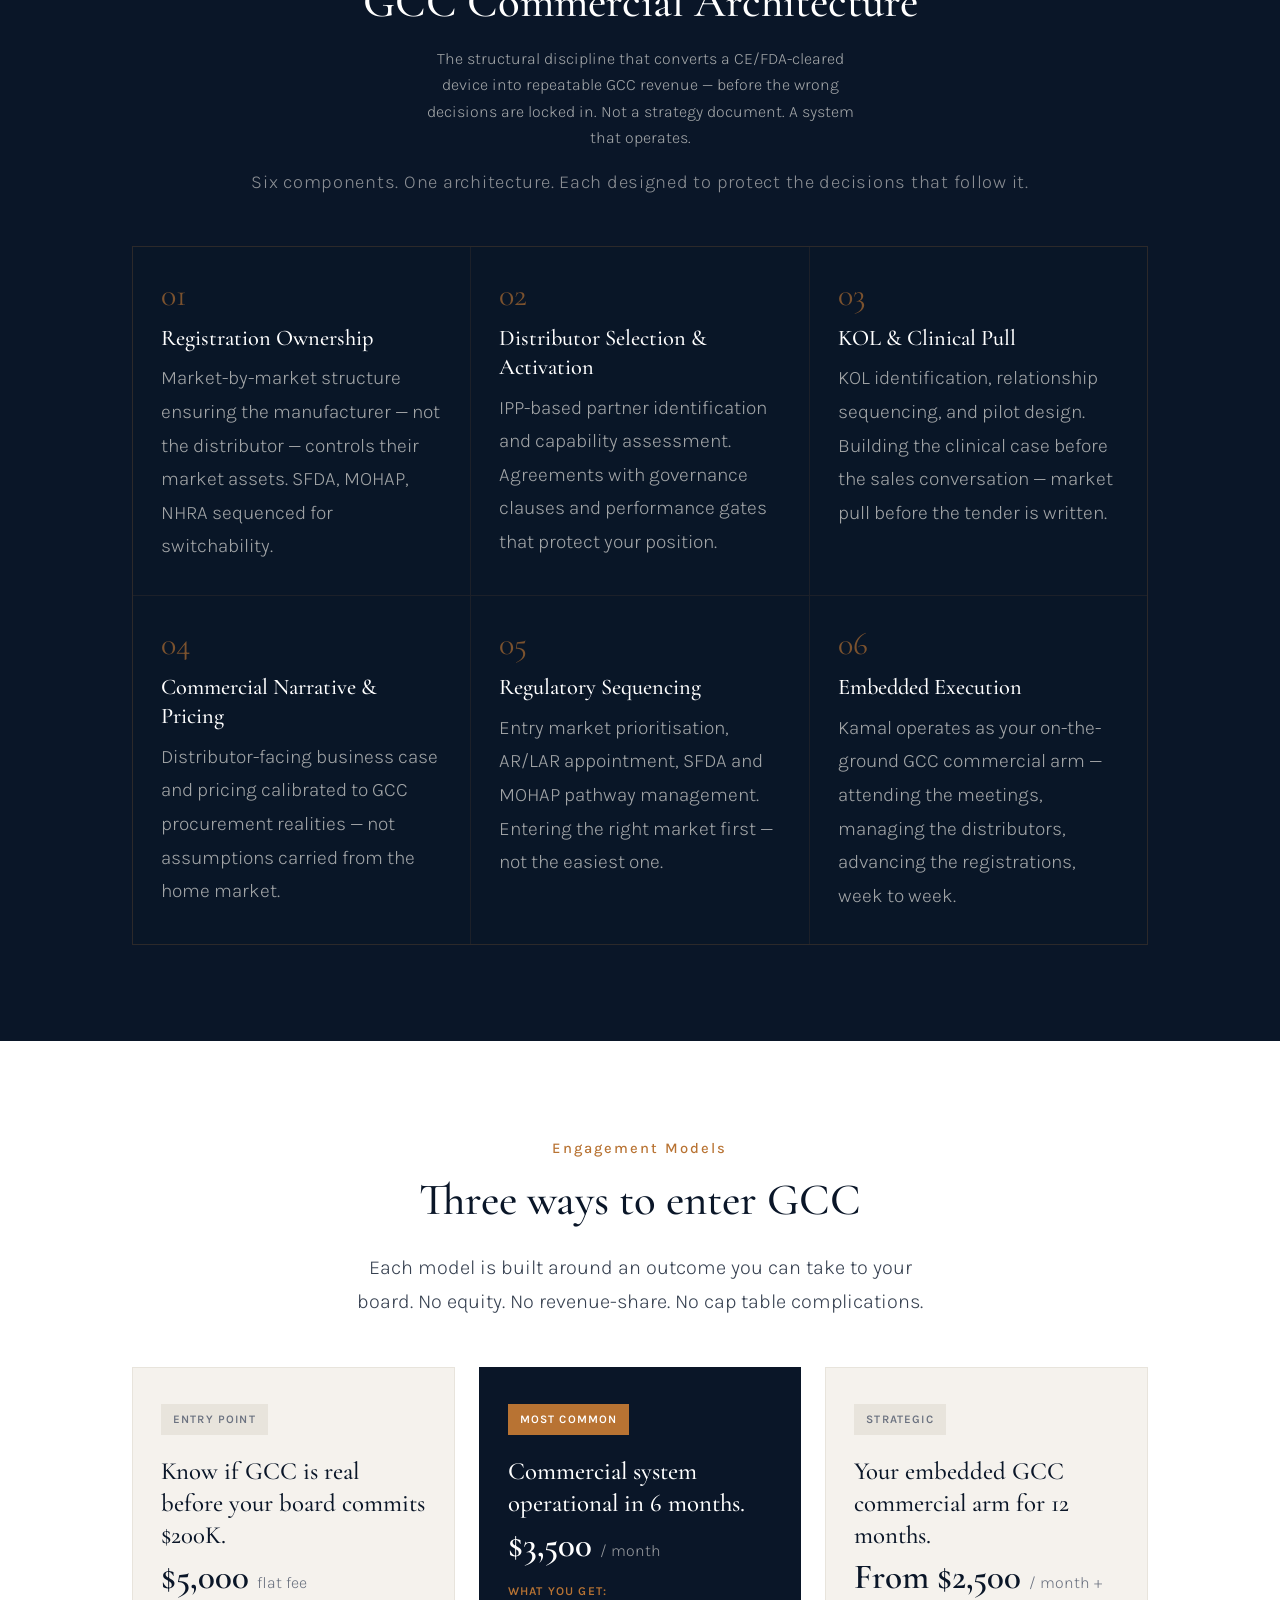
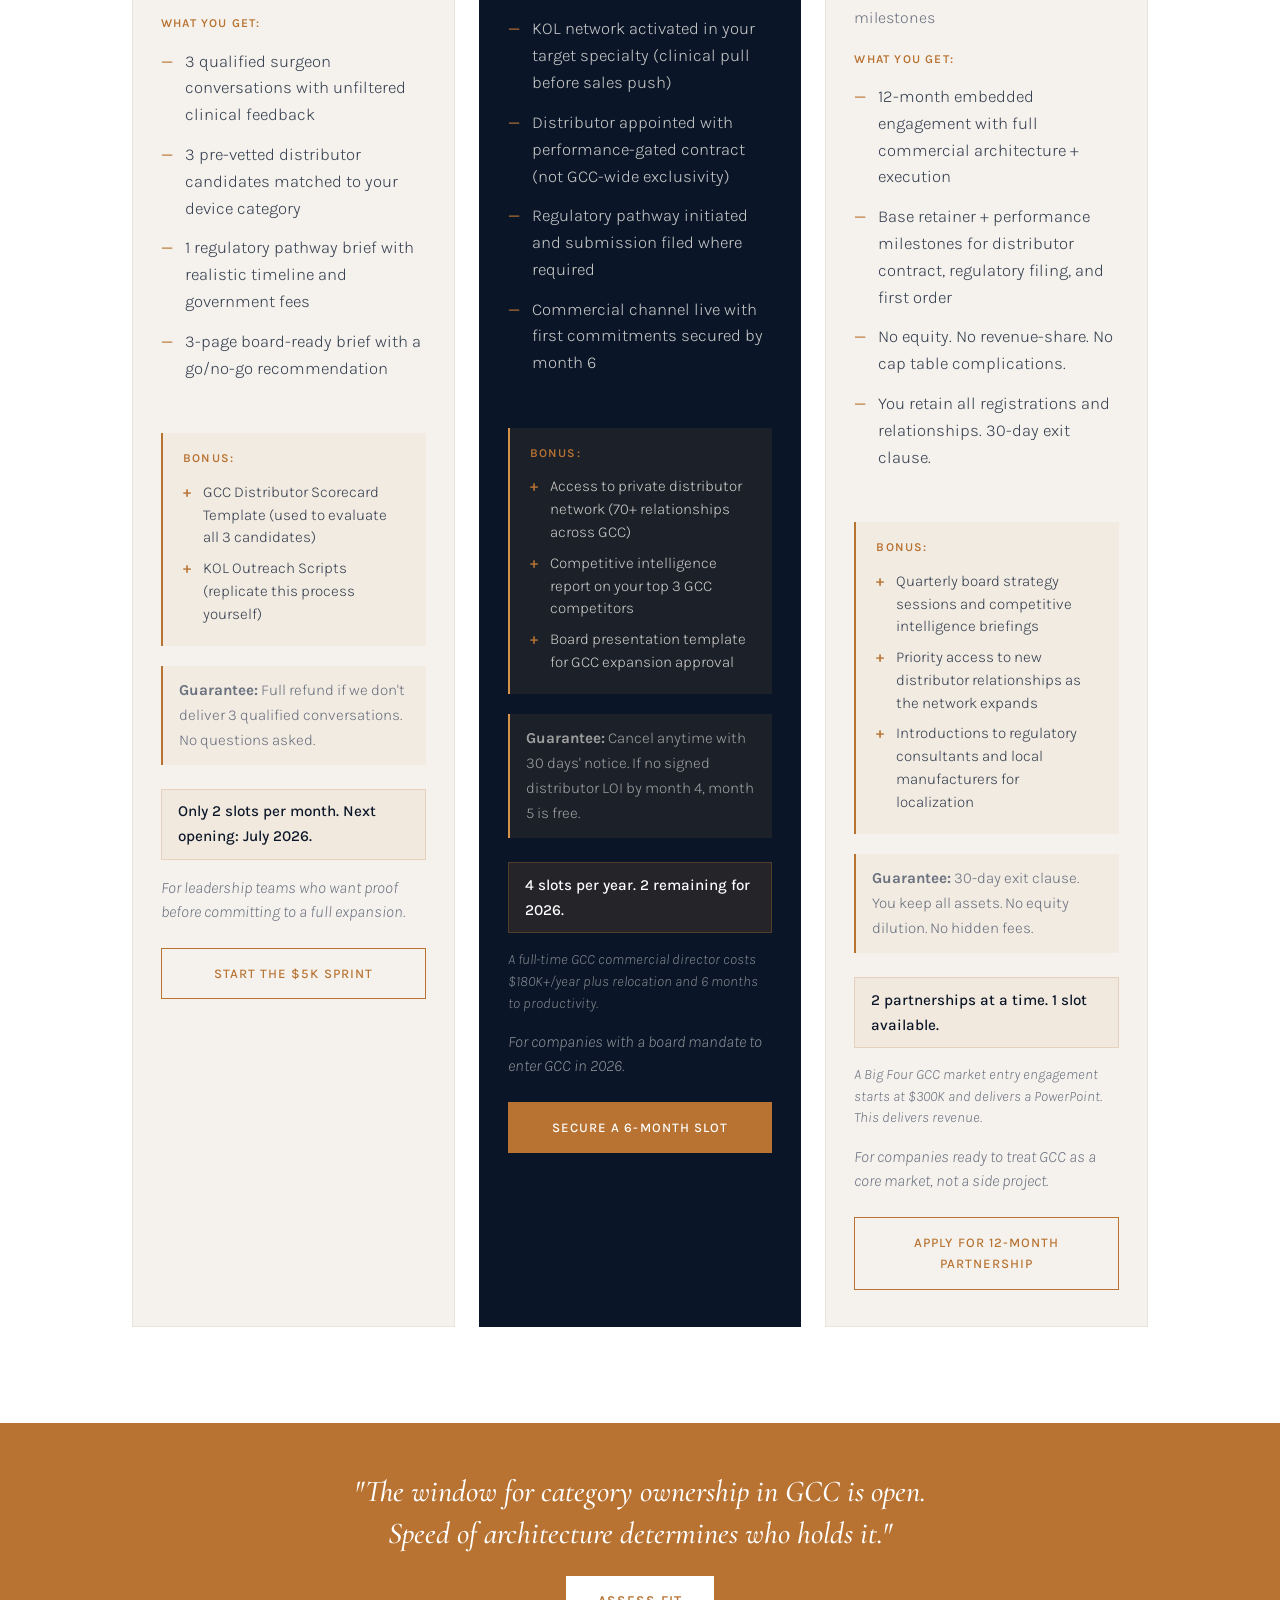
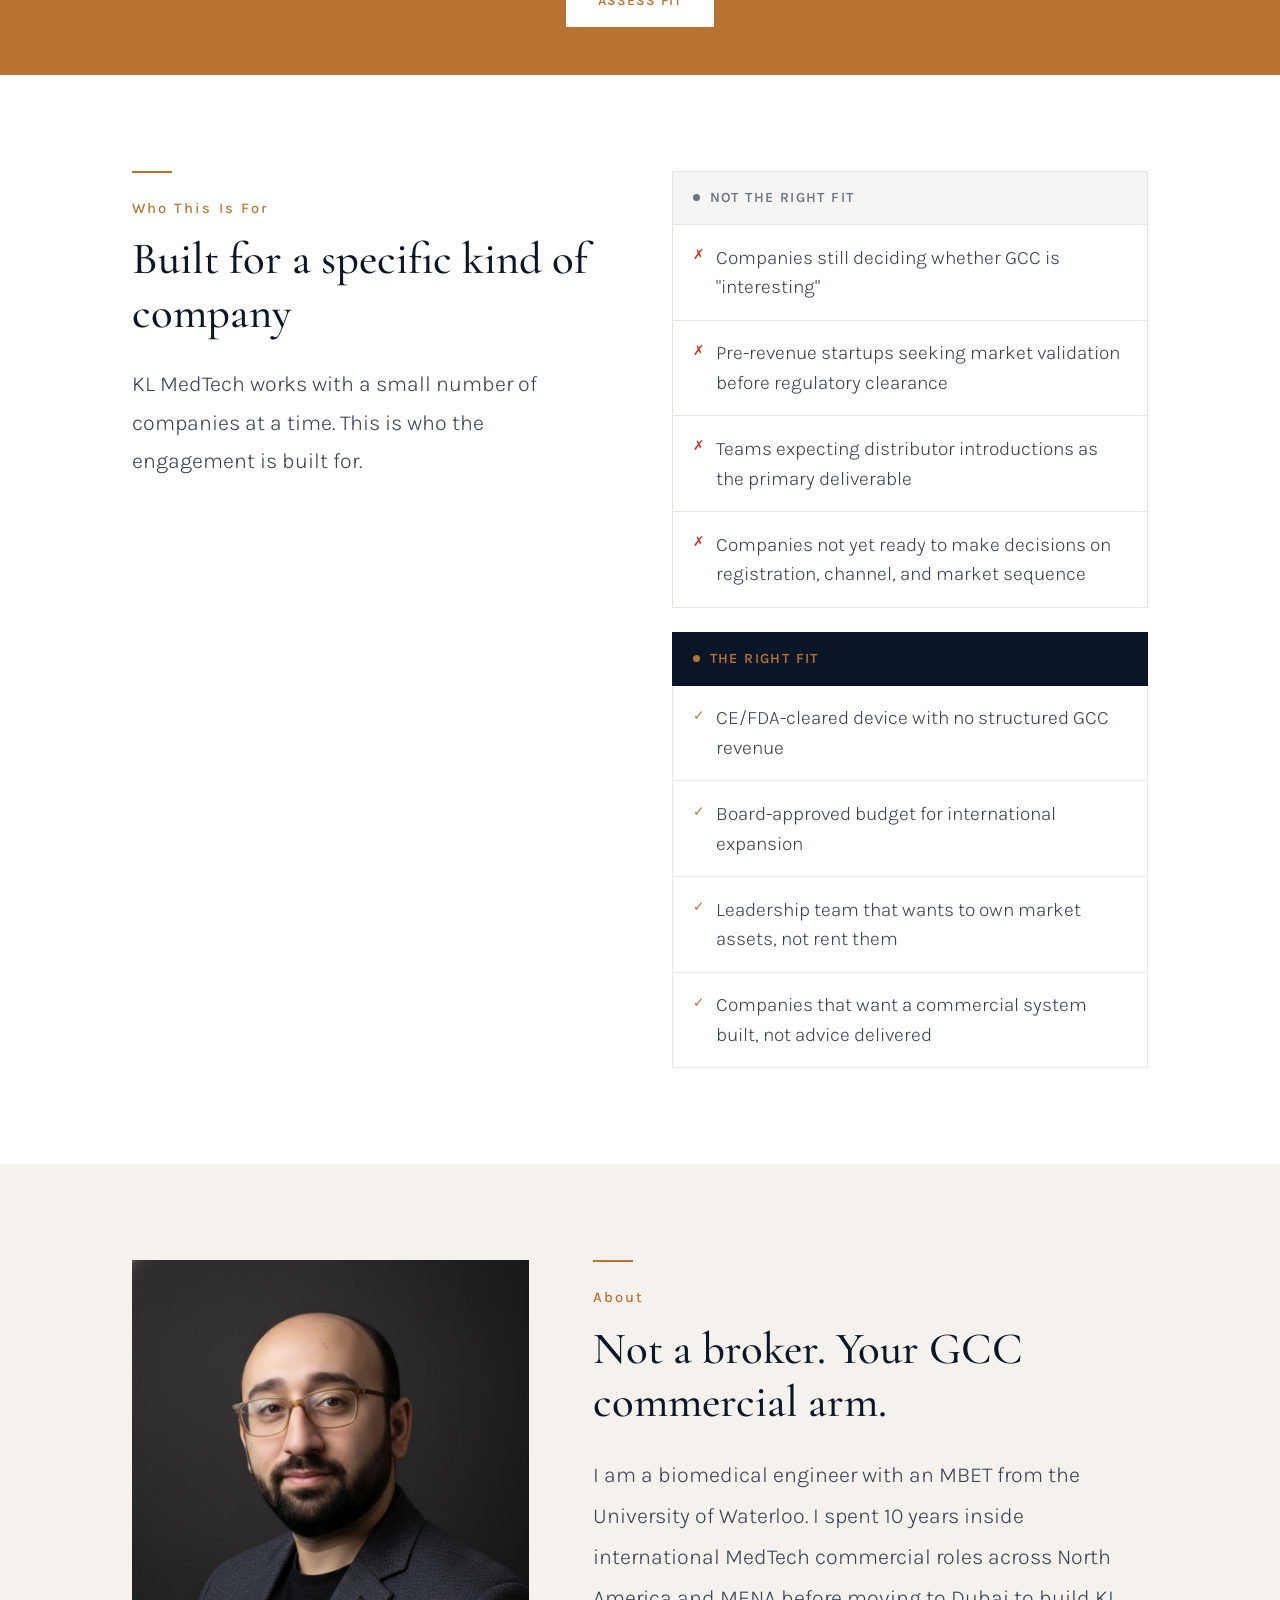
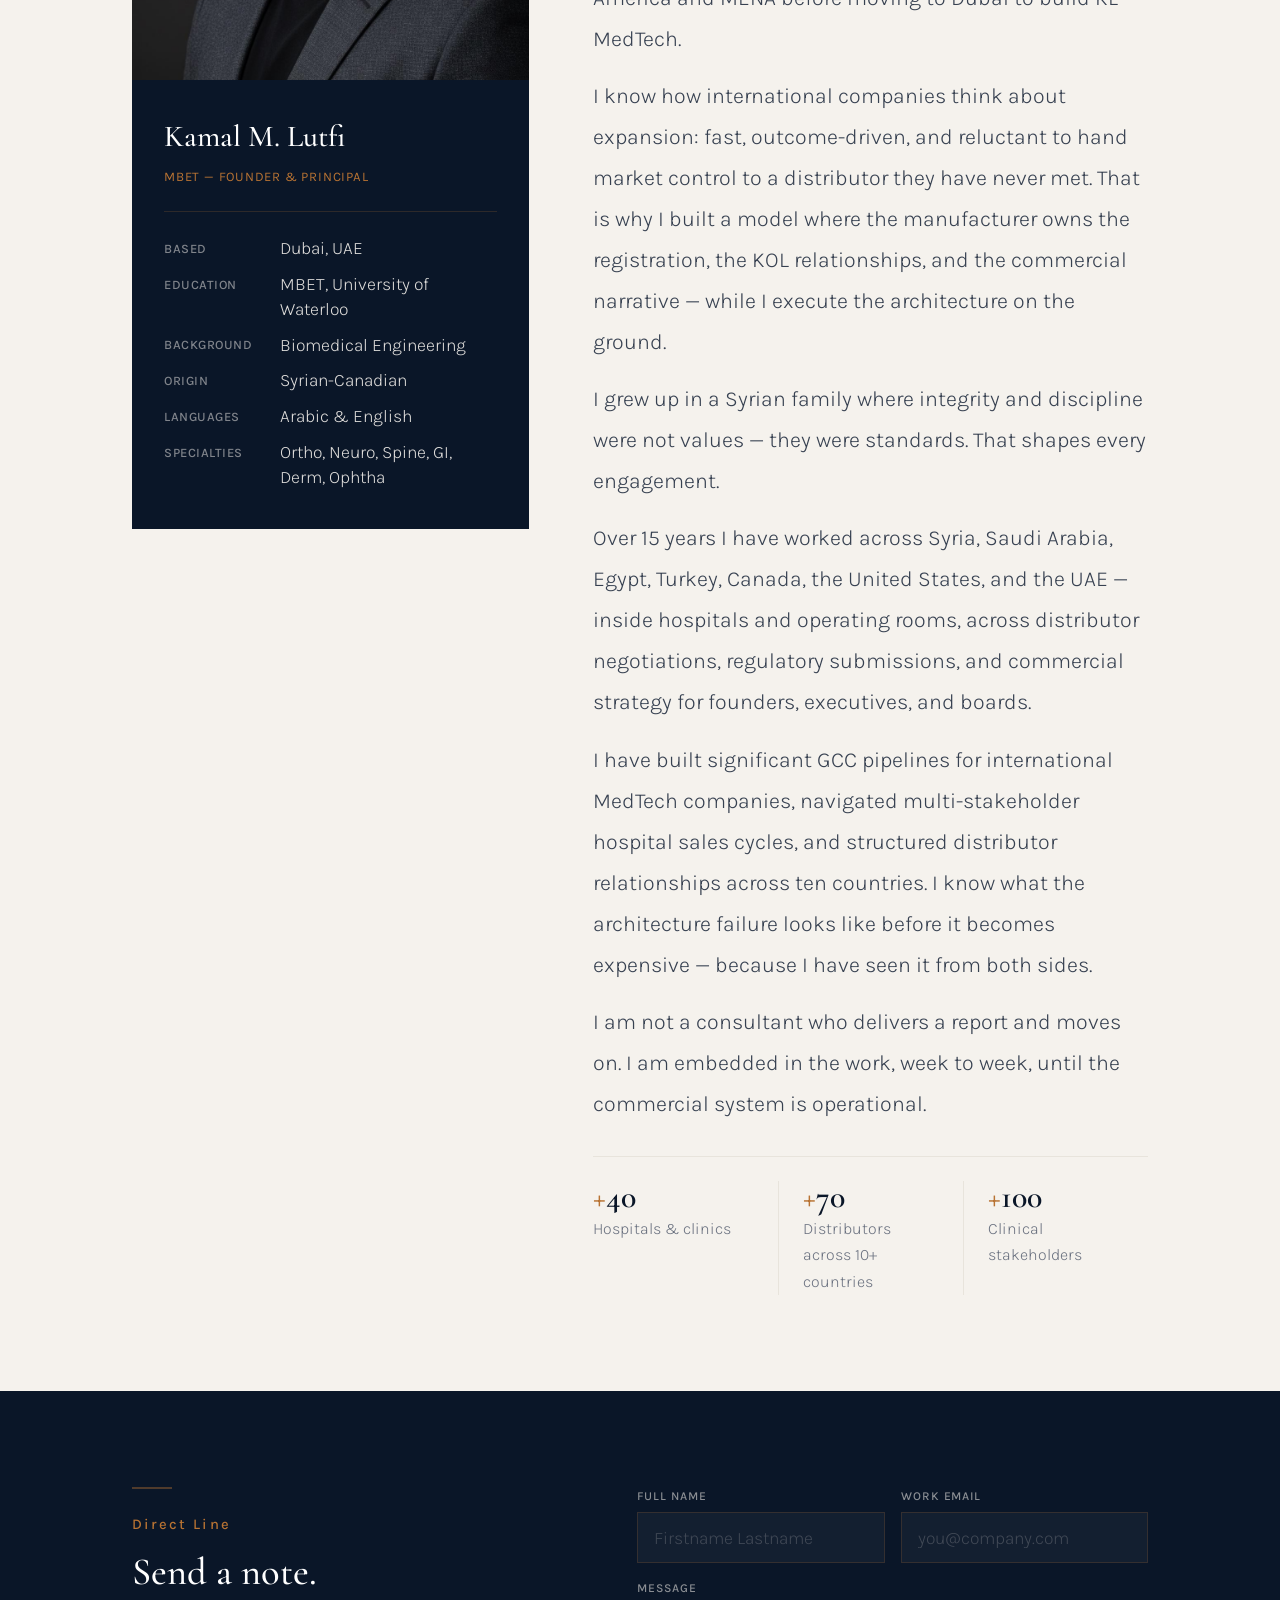
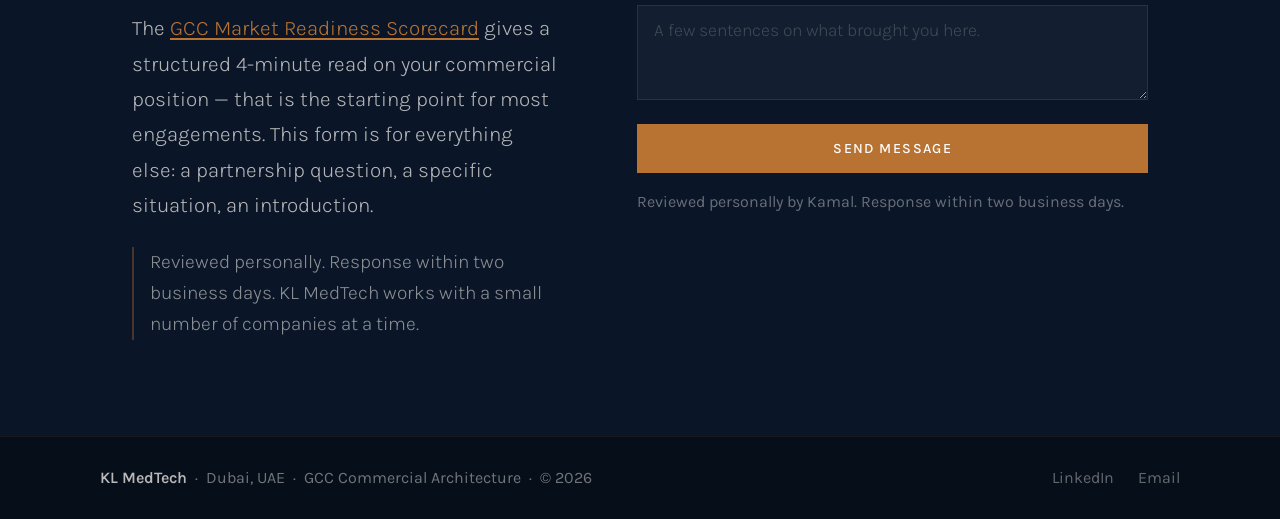
==== commit e951ac83: "Update next opening date in offer scarcity message" ====
--- a/index.html
+++ b/index.html
@@ -464,7 +464,7 @@
         <div class="offer-risk">
           <p><strong>Guarantee:</strong> Full refund if we don't deliver 3 qualified conversations. No questions asked.</p>
         </div>
-        <div class="offer-scarcity">Only 2 slots per month. Next opening: August 2026.</div>
+        <div class="offer-scarcity">Only 2 slots per month. Next opening: July 2026.</div>
         <p class="offer-note">For leadership teams who want proof before committing to a full expansion.</p>
         <a href="/scorecard/" class="offer-cta">Start the $5K Sprint</a>
       </div>
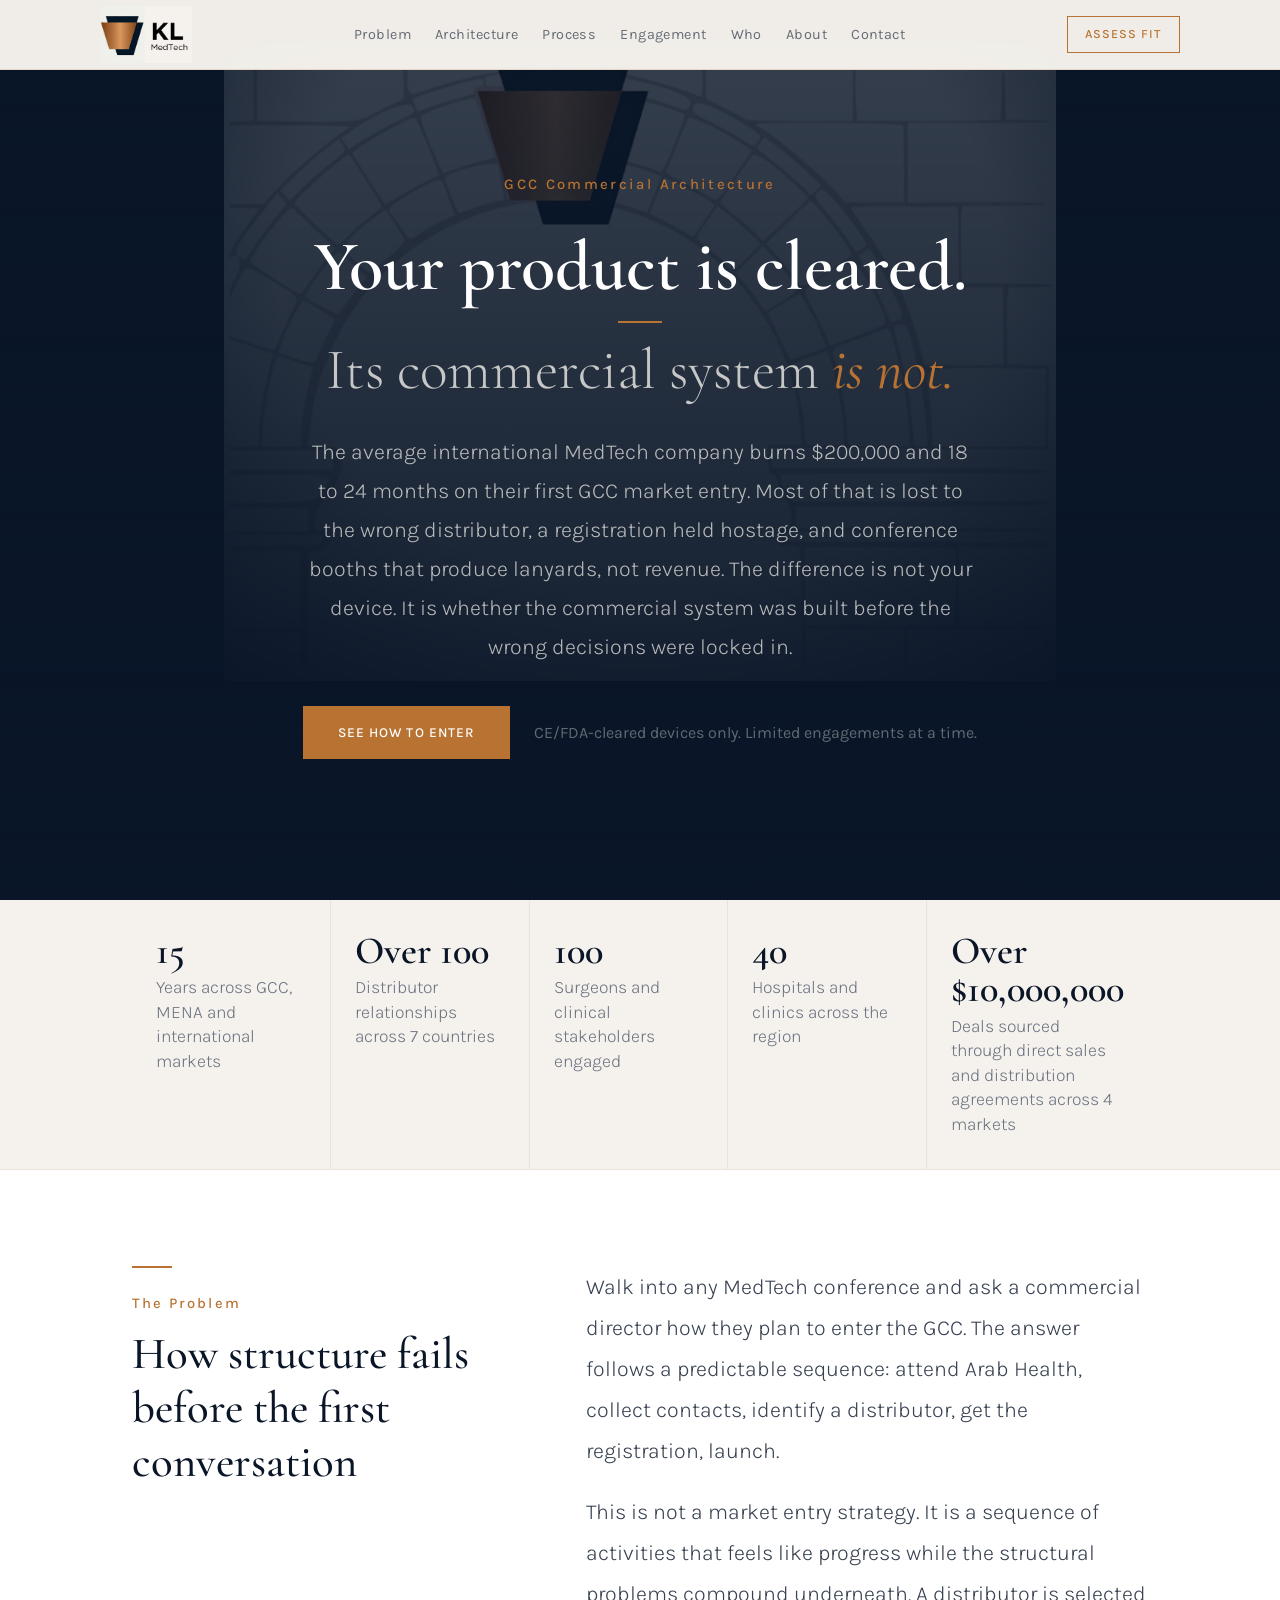
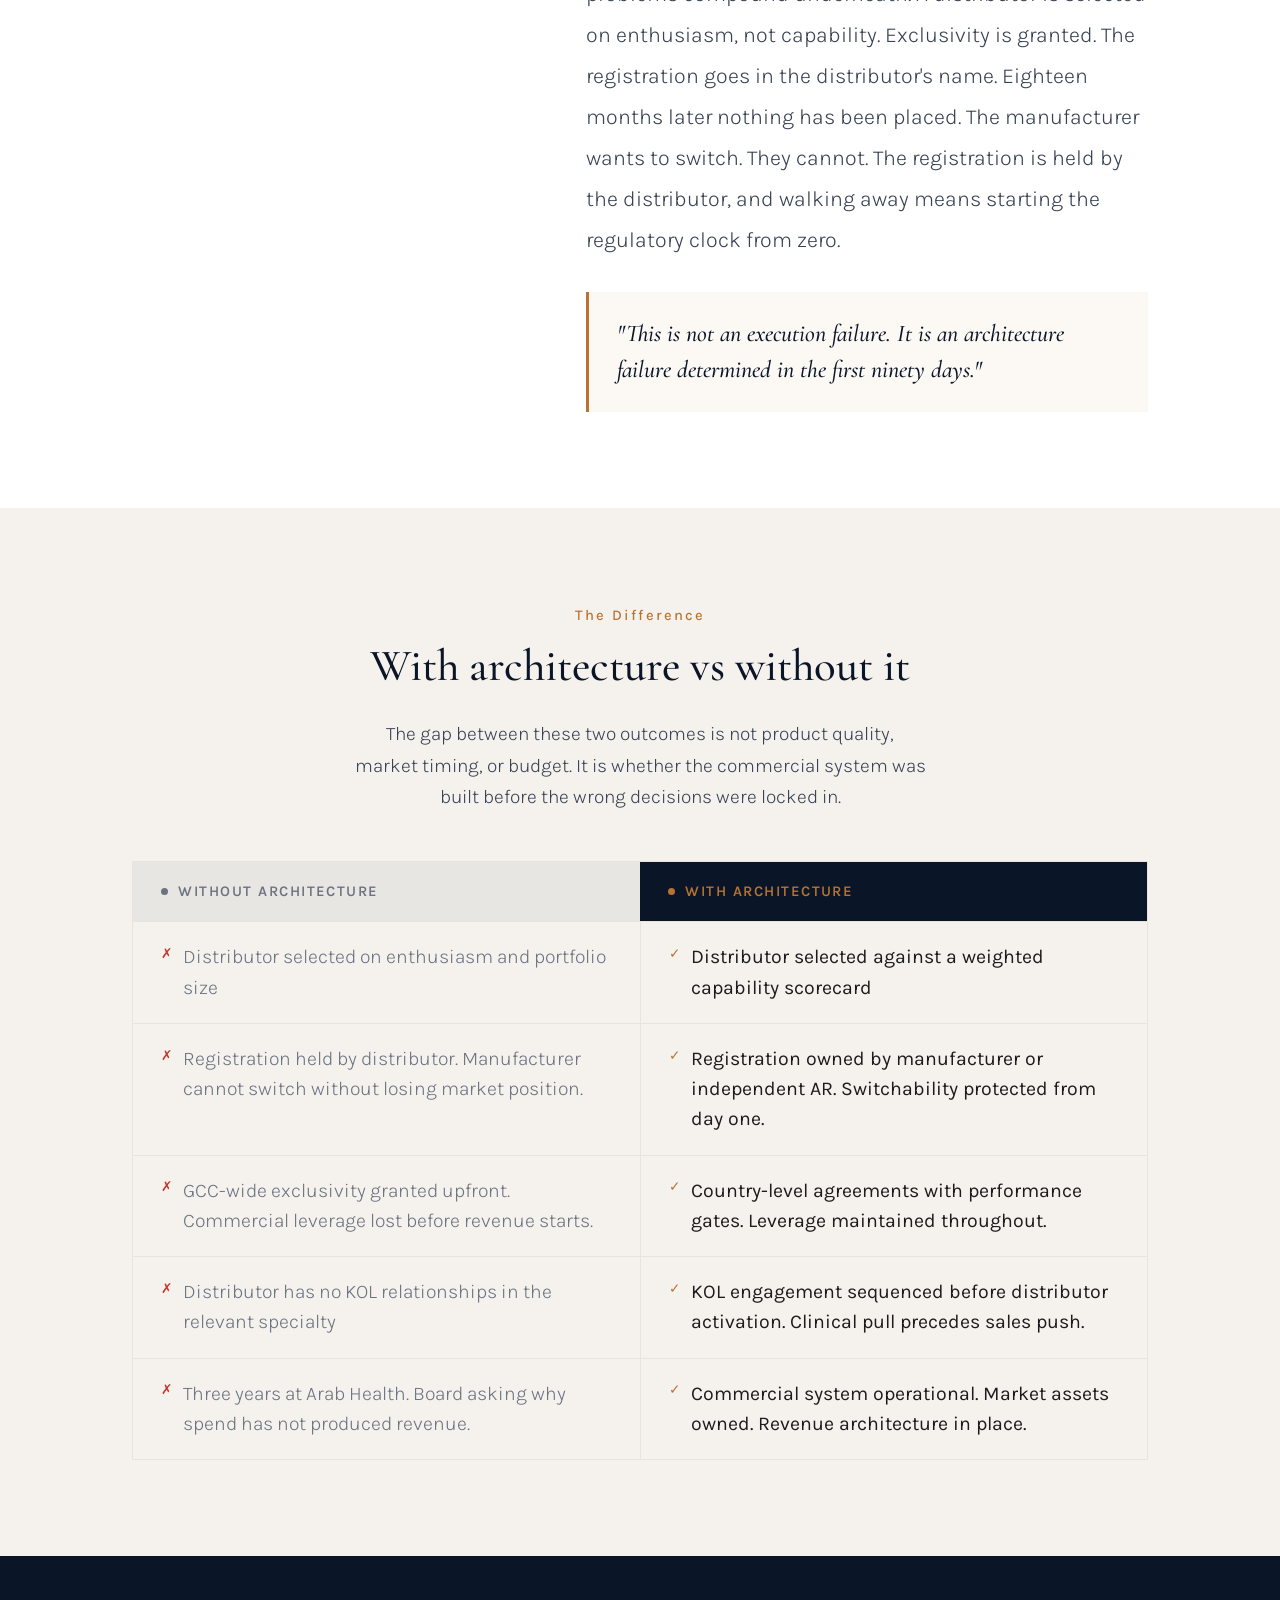
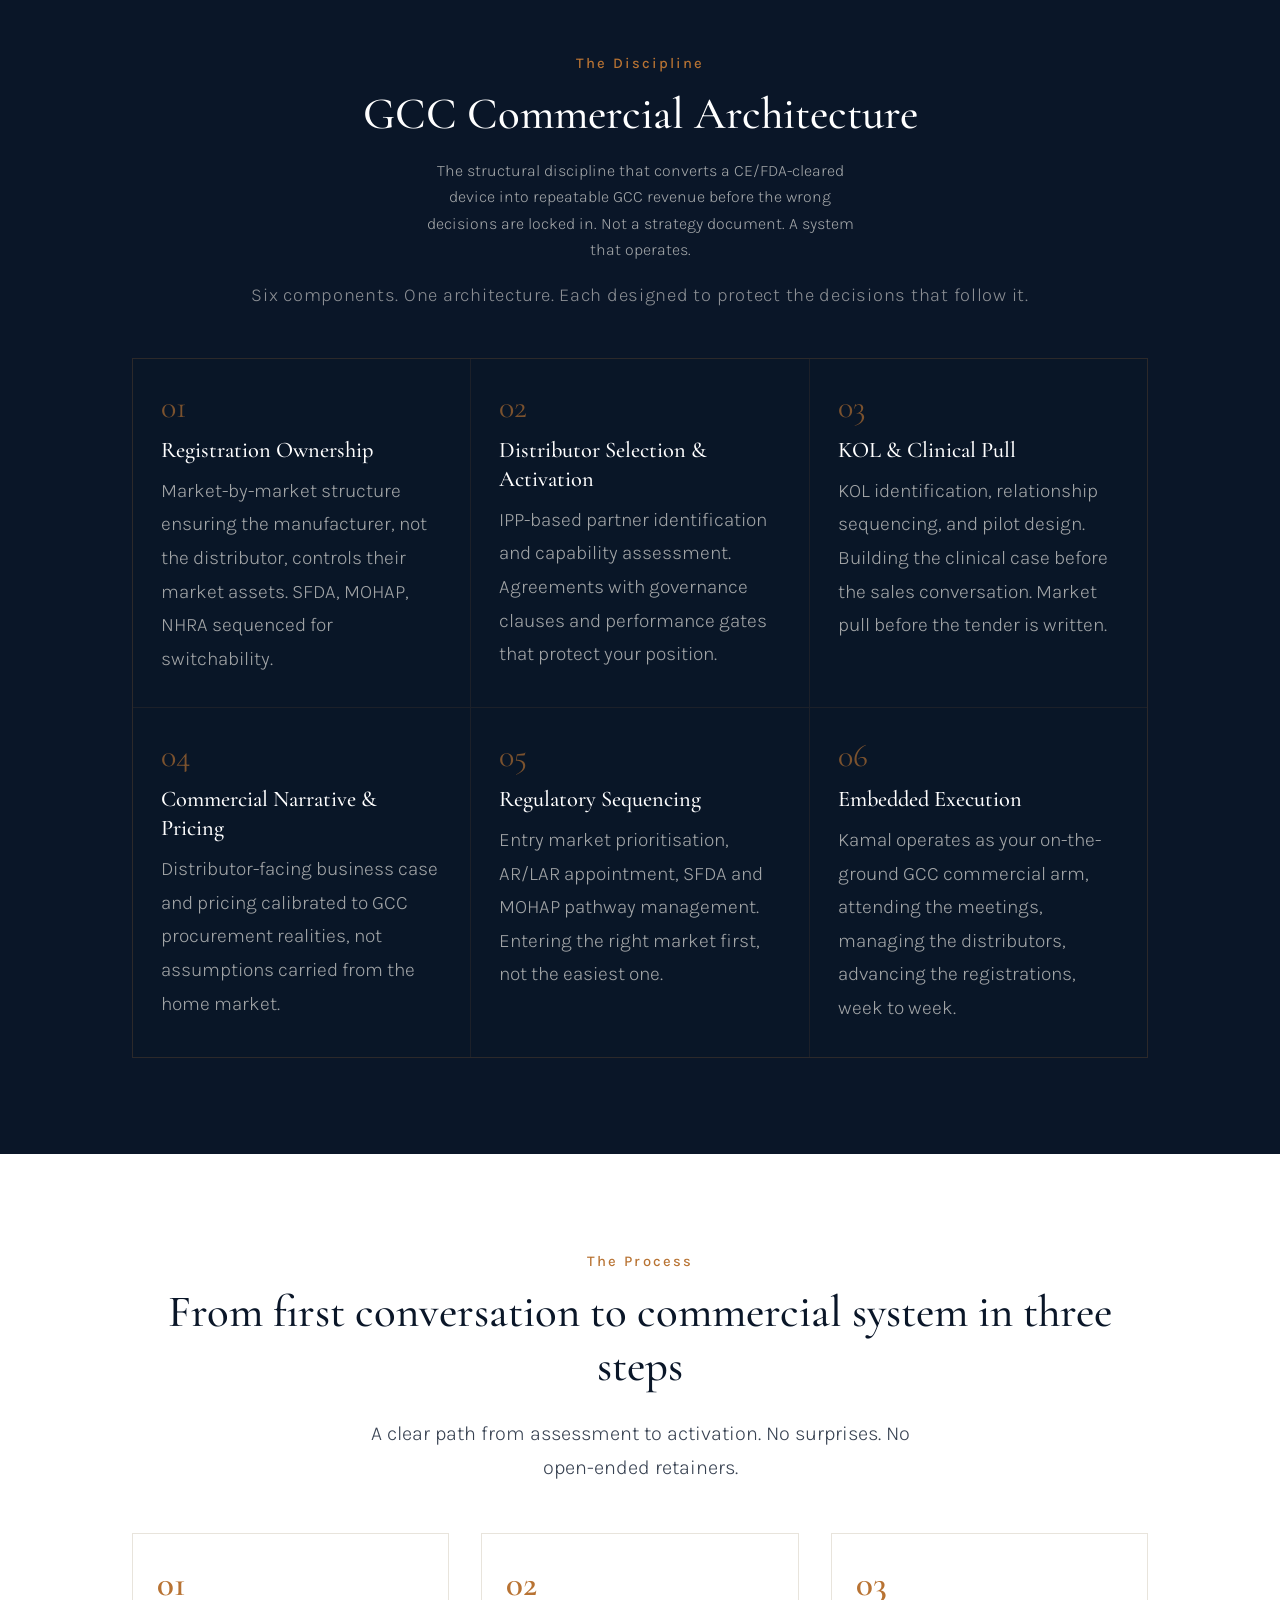
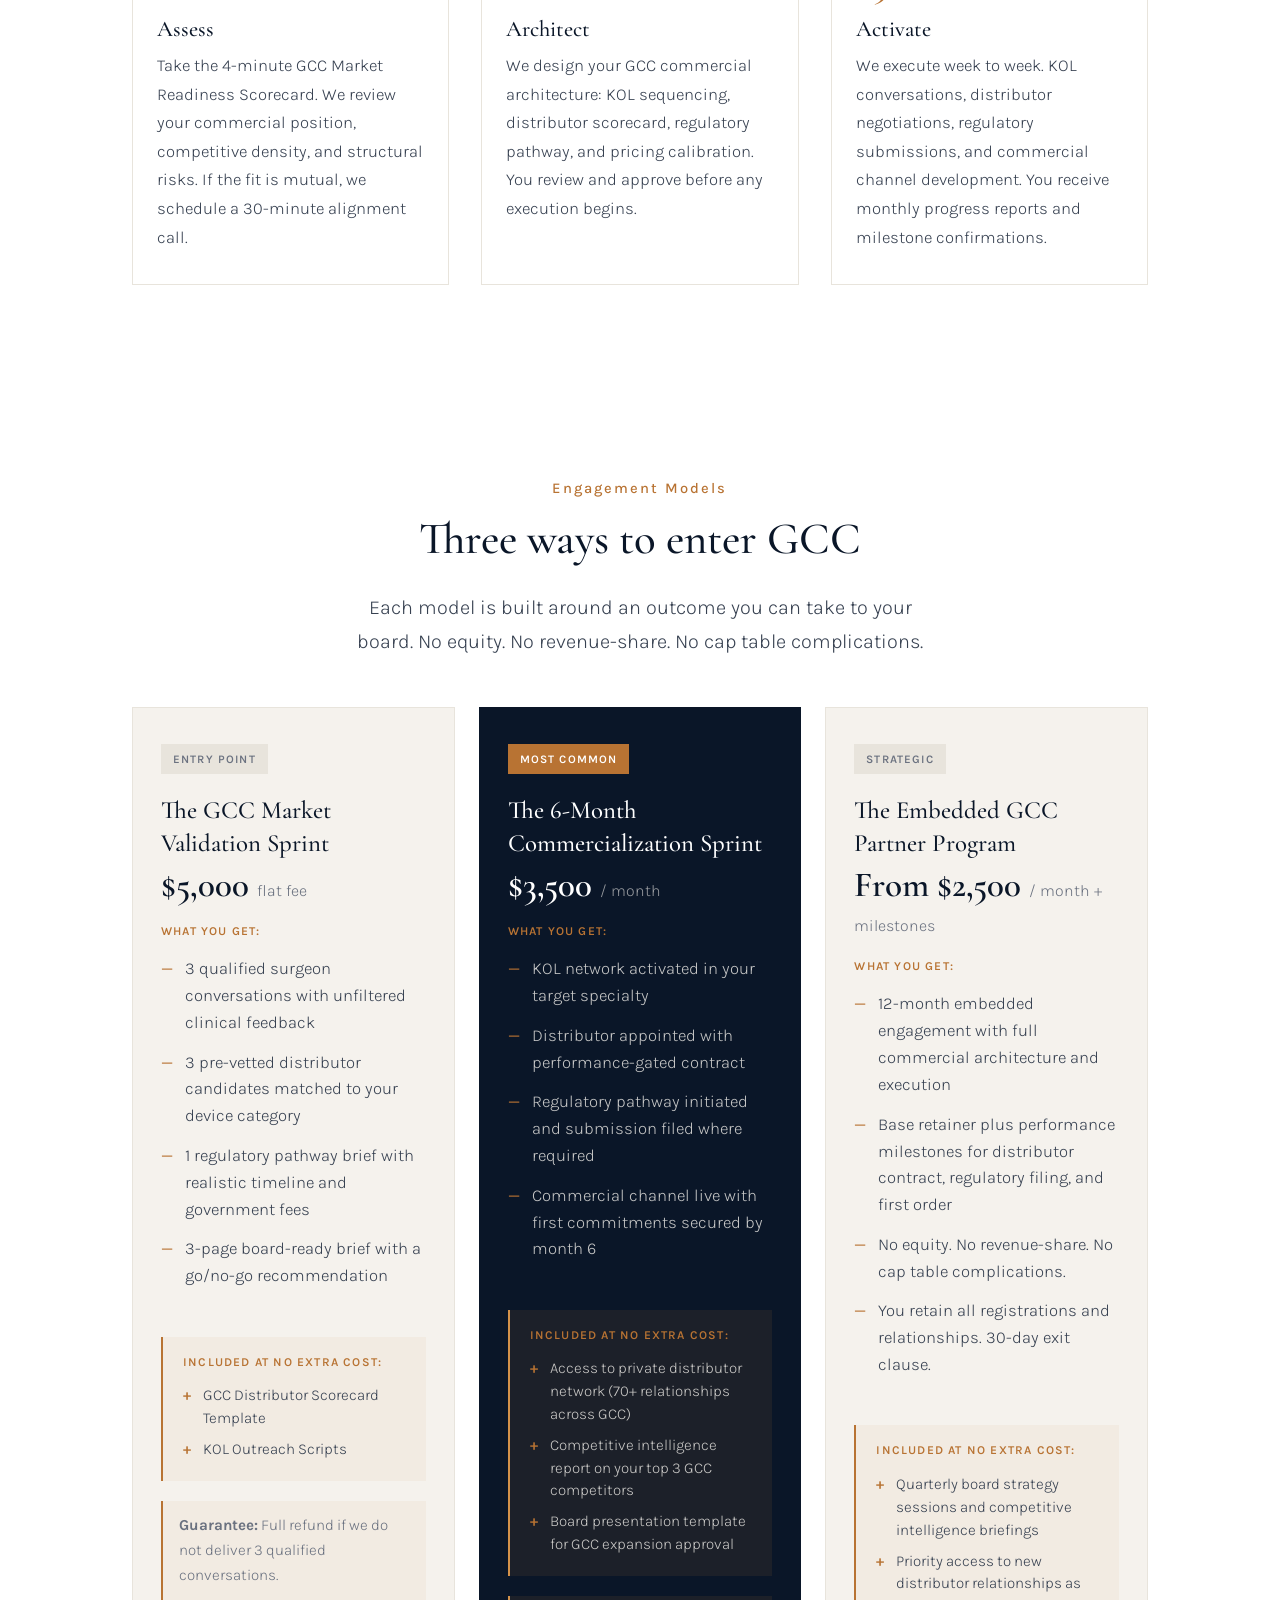
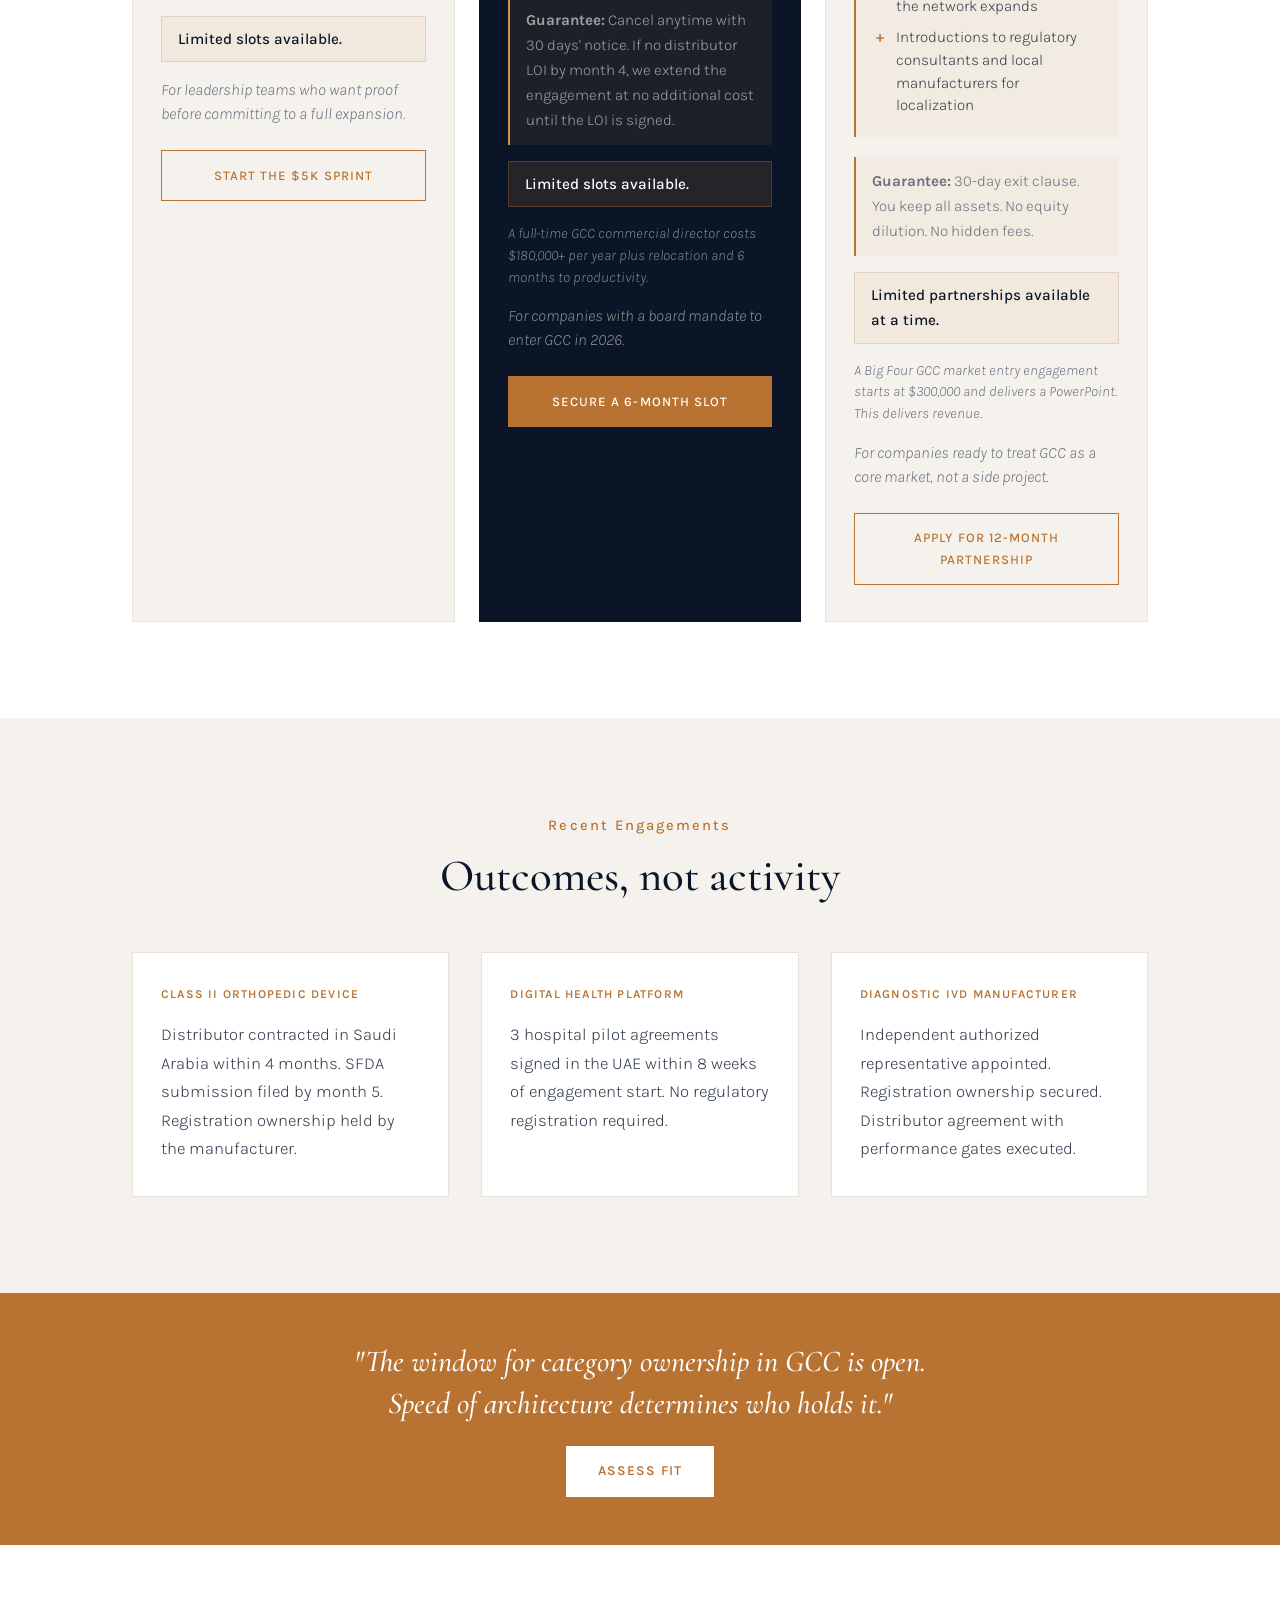
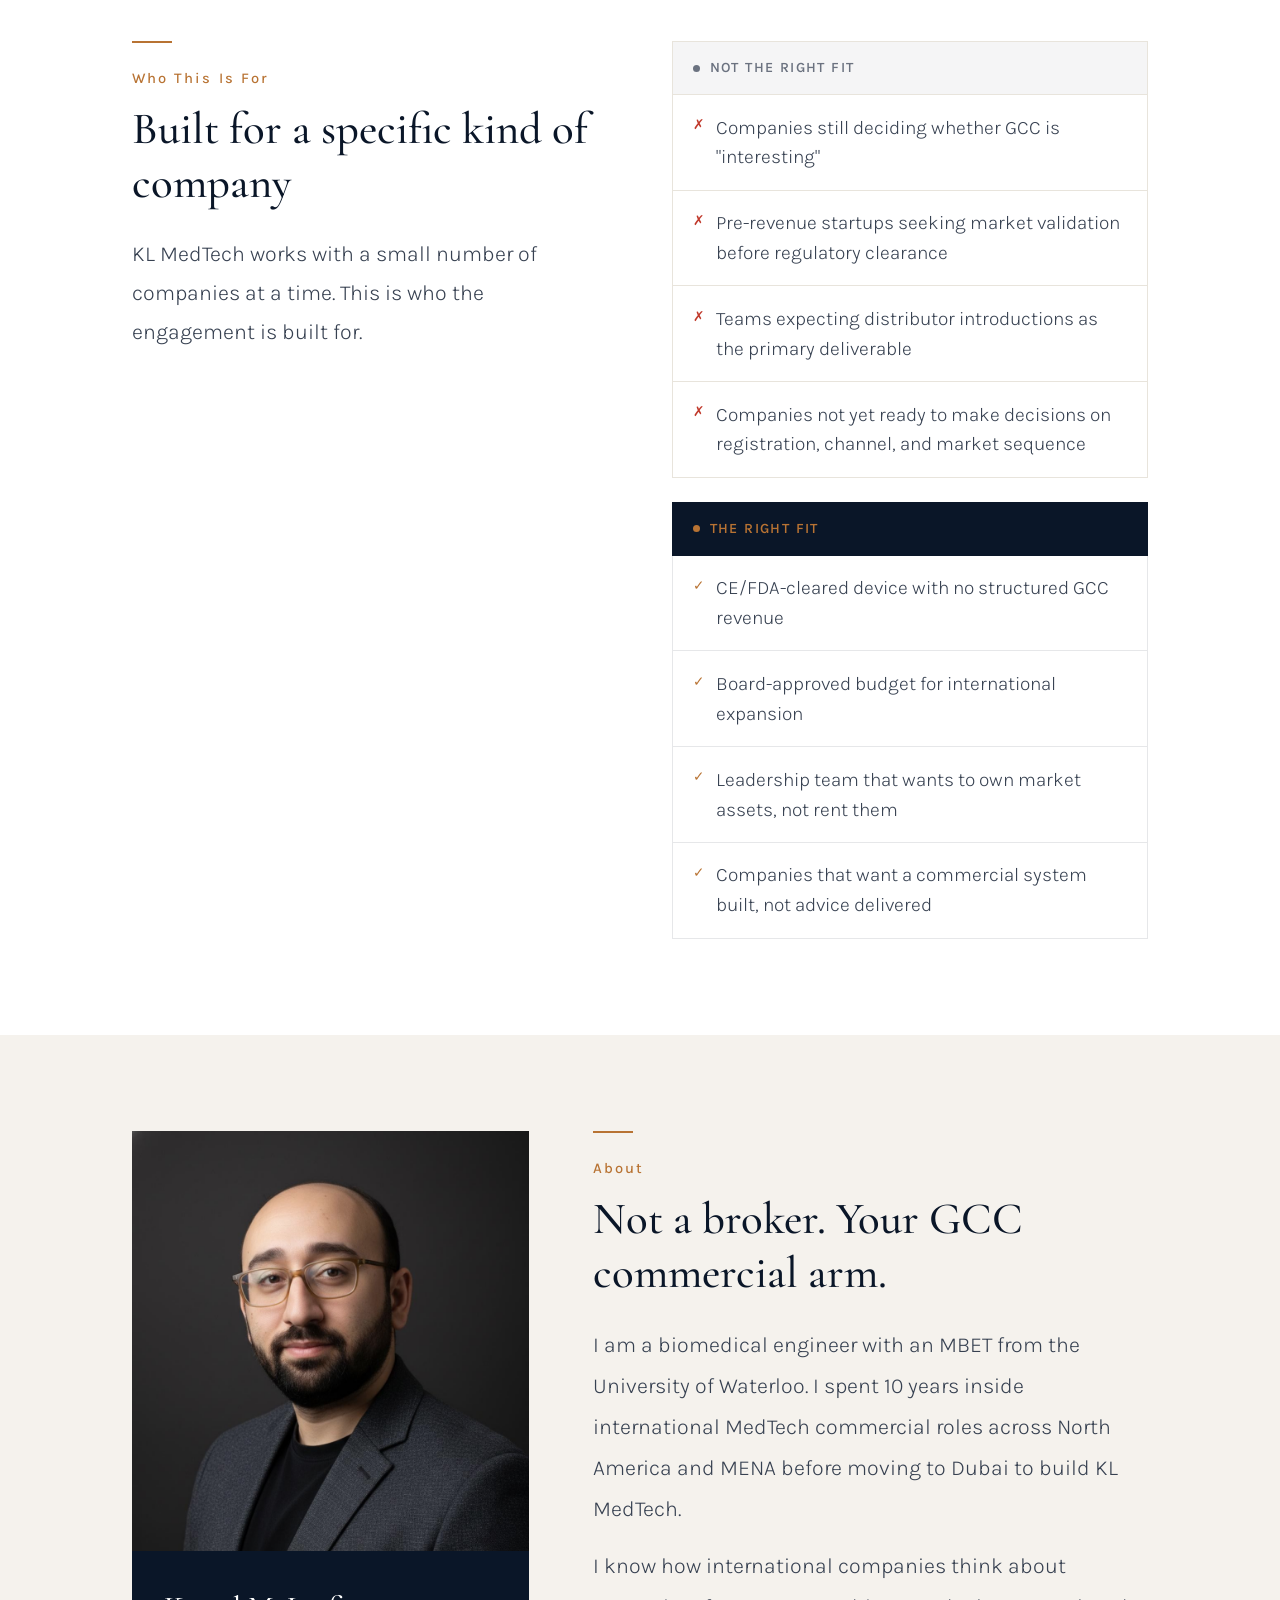
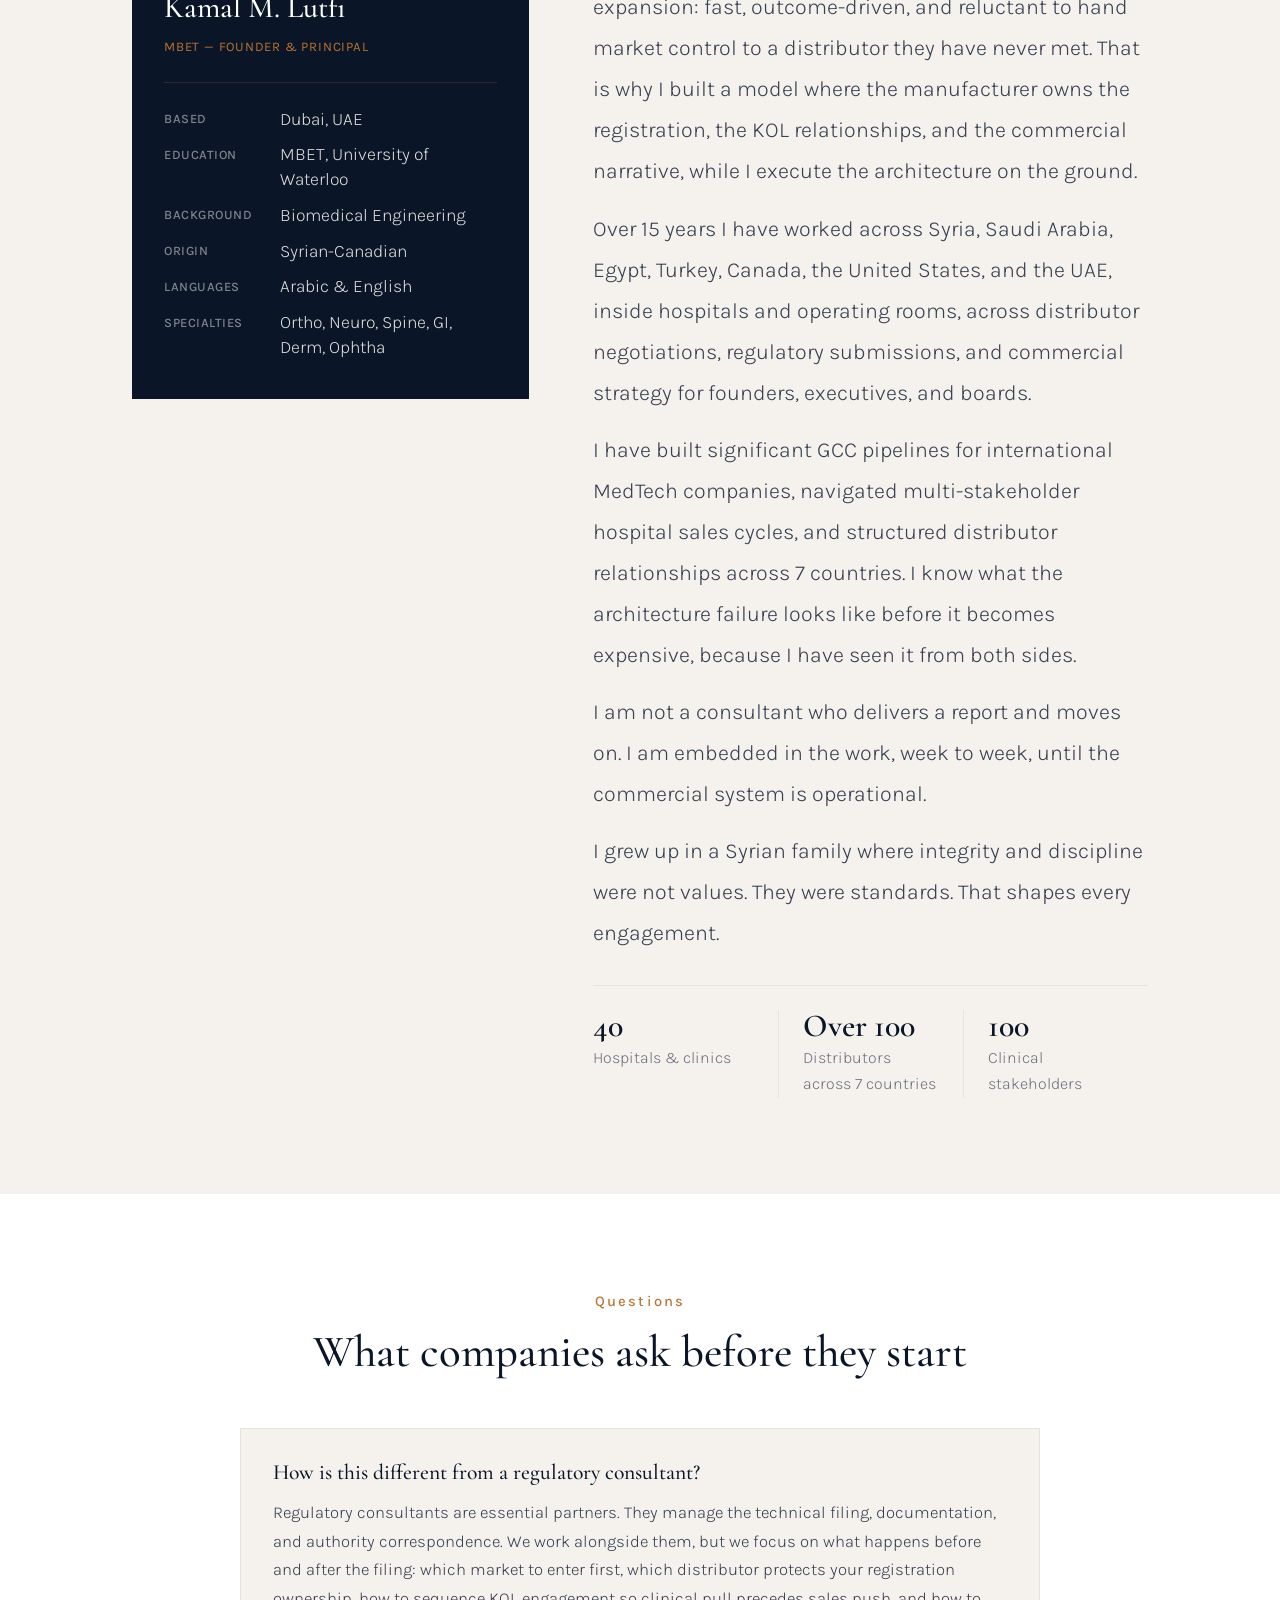
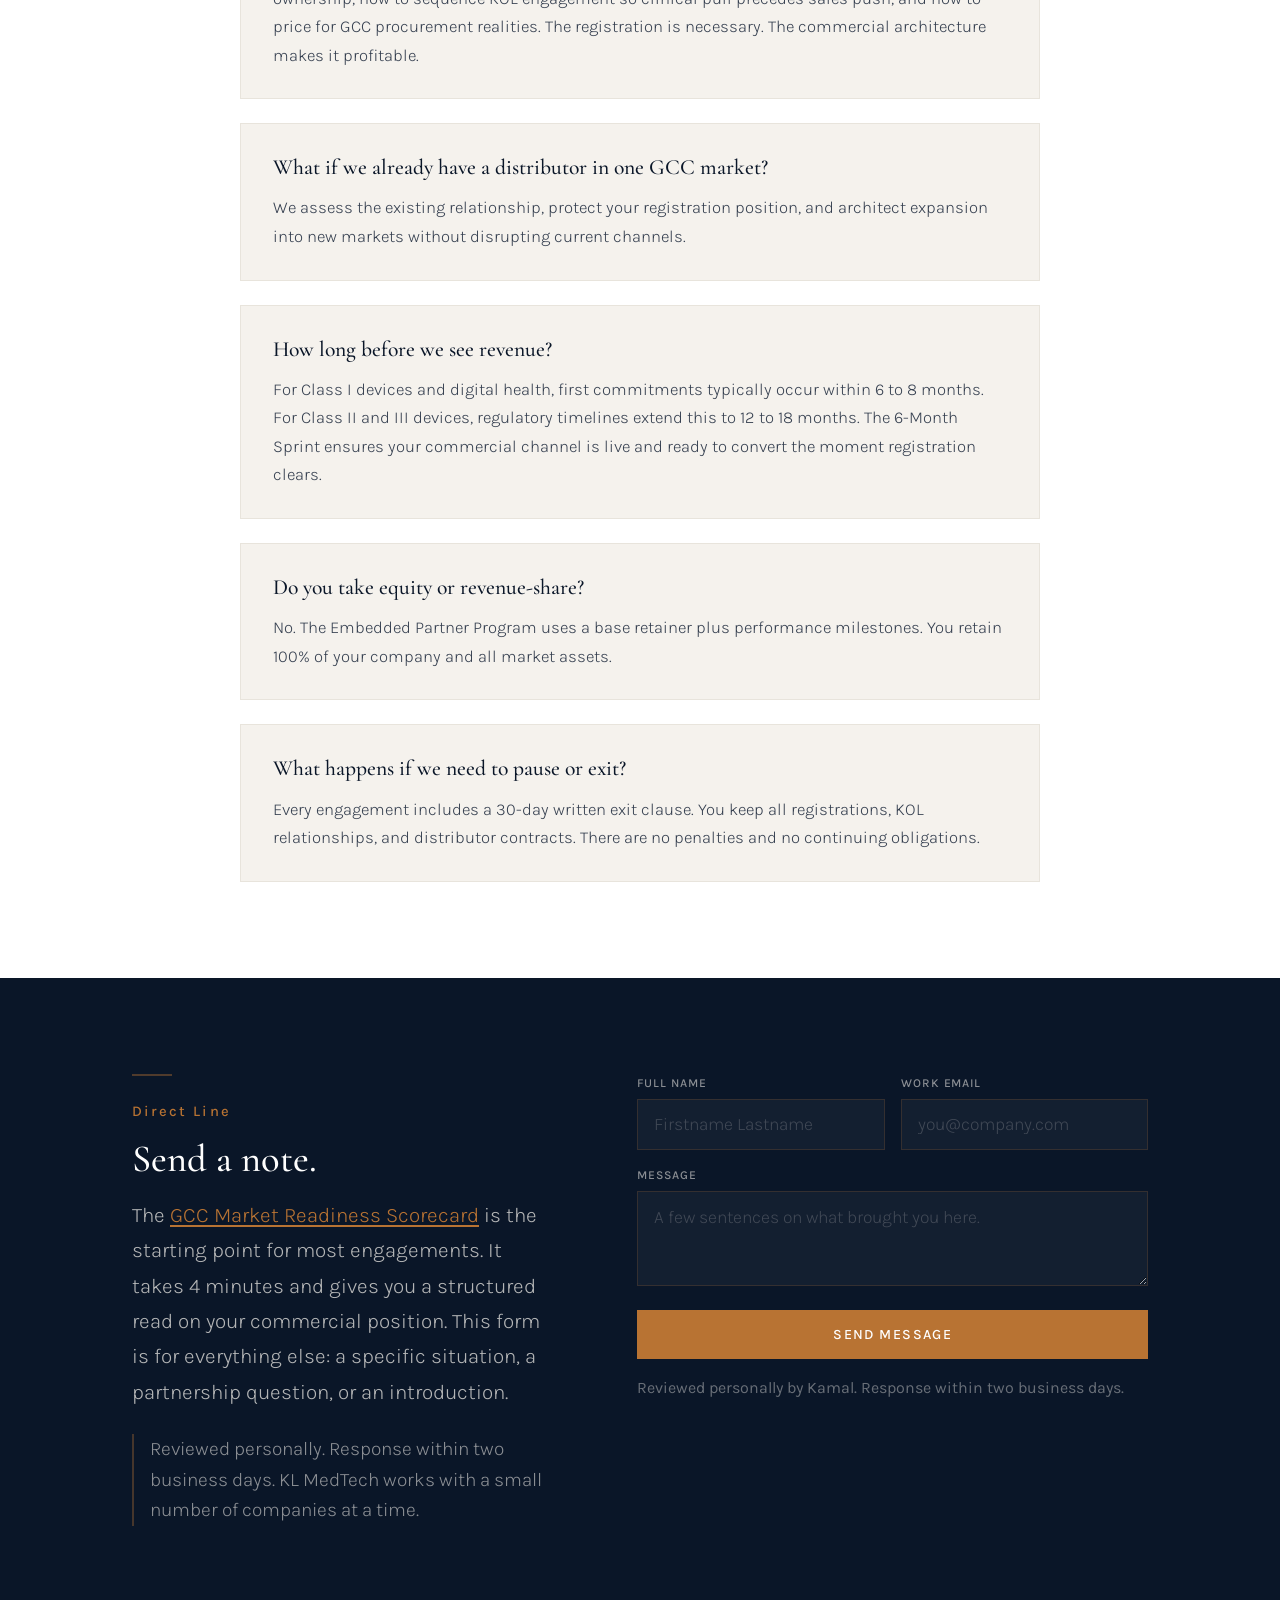
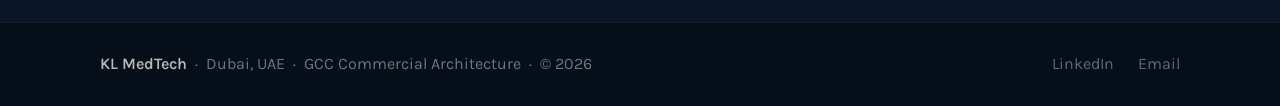
==== commit eadab01a: "Update print statement from 'Hello' to 'Goodbye'" ====
--- a/index.html
+++ b/index.html
@@ -29,8 +29,8 @@
     .nav-logo{height:58px;flex-shrink:0;display:flex;align-items:center;justify-content:center;}
     .nav-logo img{height:58px;width:auto;object-fit:contain;display:block;}
     .nav-name{font-size:0.95rem;font-weight:600;color:var(--navy);letter-spacing:0.01em;}
-    .nav-links{display:flex;align-items:center;gap:2rem;}
-    .nav-links a{font-size:0.95rem;font-weight:400;color:rgba(10,22,40,0.6);letter-spacing:0.03em;transition:color 0.2s;}
+    .nav-links{display:flex;align-items:center;gap:1.5rem;}
+    .nav-links a{font-size:0.9rem;font-weight:400;color:rgba(10,22,40,0.6);letter-spacing:0.03em;transition:color 0.2s;}
     .nav-links a:hover{color:var(--copper);}
     .nav-cta{background:transparent;border:1px solid var(--copper);color:var(--copper);font-family:var(--ff-body);font-size:0.78rem;font-weight:500;letter-spacing:0.08em;text-transform:uppercase;padding:0.45rem 1.1rem;cursor:pointer;transition:all 0.2s;display:inline-block;}
     .nav-cta:hover{background:var(--copper);color:var(--white);}
@@ -55,7 +55,7 @@
 
     /* STATS STRIP */
     #stats{background:var(--stone);border-bottom:1px solid var(--stone2);}
-    .stats-inner{max-width:1080px;margin:0 auto;display:grid;grid-template-columns:repeat(4,1fr);padding:0 2rem;}
+    .stats-inner{max-width:1080px;margin:0 auto;display:grid;grid-template-columns:repeat(5,1fr);padding:0 2rem;}
     .stat-item{padding:2rem 1.5rem;border-right:1px solid var(--stone2);transition:background 0.2s;}
     .stat-item:last-child{border-right:none;}
     .stat-item:hover{background:rgba(184,115,51,0.04);}
@@ -114,6 +114,17 @@
     .arch-title{font-family:var(--ff-display);font-size:1.4rem;font-weight:500;color:var(--white);margin-bottom:0.6rem;line-height:1.3;}
     .arch-body{font-size:1.2rem;font-weight:300;color:rgba(245,242,237,0.65);line-height:1.75;}
 
+    /* HOW IT WORKS */
+    #how-it-works{background:var(--white);padding:6rem 2rem;}
+    .hiw-header{text-align:center;margin-bottom:3rem;}
+    .hiw-intro{font-size:1.25rem;font-weight:300;color:var(--body);max-width:52ch;margin:0 auto;line-height:1.7;}
+    .hiw-grid{display:grid;grid-template-columns:repeat(3,1fr);gap:2rem;max-width:1080px;margin:0 auto;}
+    .hiw-item{padding:2rem 1.5rem;border:1px solid var(--stone2);transition:transform 0.2s,box-shadow 0.2s;}
+    .hiw-item:hover{transform:translateY(-4px);box-shadow:0 12px 32px rgba(10,22,40,0.06);}
+    .hiw-step{font-family:var(--ff-display);font-size:2.2rem;font-weight:600;color:var(--copper);line-height:1;margin-bottom:0.75rem;}
+    .hiw-title{font-family:var(--ff-display);font-size:1.4rem;font-weight:500;color:var(--navy);margin-bottom:0.6rem;line-height:1.3;}
+    .hiw-body{font-size:1.05rem;font-weight:300;color:var(--body);line-height:1.7;}
+
     /* OFFERS */
     #offers{background:var(--white);padding:6rem 2rem;}
     .offers-header{text-align:center;margin-bottom:3rem;}
@@ -130,15 +141,12 @@
     .offer-price span{font-size:1rem;font-weight:300;color:var(--mid);font-family:var(--ff-body);}
     .offer-card.featured .offer-price{color:var(--white);}
     .offer-card.featured .offer-price span{color:rgba(245,242,237,0.6);}
-    .offer-list{list-style:none;padding:0;margin:0 0 1.5rem 0;flex:1;}
+    .offer-stack{margin-bottom:1.25rem;}
+    .stack-label{font-size:0.75rem;font-weight:600;letter-spacing:0.1em;text-transform:uppercase;color:var(--copper);margin-bottom:0.5rem;}
+    .offer-list{list-style:none;padding:0;margin:0 0 1.25rem 0;flex:1;}
     .offer-list li{font-size:1.05rem;font-weight:300;color:var(--body);line-height:1.6;padding:0.4rem 0;padding-left:1.5rem;position:relative;}
     .offer-list li::before{content:'—';position:absolute;left:0;color:var(--copper);font-weight:400;}
     .offer-card.featured .offer-list li{color:rgba(245,242,237,0.8);}
-    .offer-note{font-size:1rem;font-weight:300;color:var(--mid);line-height:1.5;margin-bottom:1.5rem;font-style:italic;}
-    .offer-card.featured .offer-note{color:rgba(245,242,237,0.55);}
-    .offer-cta{display:inline-block;text-align:center;width:100%;background:transparent;border:1px solid var(--copper);color:var(--copper);font-family:var(--ff-body);font-size:0.82rem;font-weight:500;letter-spacing:0.08em;text-transform:uppercase;padding:0.85rem 1.5rem;cursor:pointer;transition:all 0.2s;}
-    .offer-stack{margin-bottom:1.25rem;}
-    .stack-label{font-size:0.75rem;font-weight:600;letter-spacing:0.1em;text-transform:uppercase;color:var(--copper);margin-bottom:0.5rem;}
     .offer-bonus{margin-bottom:1.25rem;padding:1rem 1.25rem;background:rgba(184,115,51,0.06);border-left:2px solid var(--copper);}
     .offer-card.featured .offer-bonus{background:rgba(184,115,51,0.1);border-left-color:var(--copper2);}
     .bonus-label{font-size:0.75rem;font-weight:600;letter-spacing:0.1em;text-transform:uppercase;color:var(--copper);margin-bottom:0.5rem;}
@@ -146,15 +154,27 @@
     .bonus-list li{font-size:0.95rem;font-weight:300;color:var(--body);line-height:1.5;padding:0.25rem 0;padding-left:1.25rem;position:relative;}
     .bonus-list li::before{content:'+';position:absolute;left:0;color:var(--copper);font-weight:600;}
     .offer-card.featured .bonus-list li{color:rgba(245,242,237,0.8);}
+    .offer-risk{font-size:0.95rem;font-weight:300;color:var(--mid);margin-bottom:1rem;padding:0.75rem 1rem;background:rgba(184,115,51,0.06);border-left:2px solid var(--copper);}
+    .offer-card.featured .offer-risk{color:rgba(245,242,237,0.6);background:rgba(184,115,51,0.1);border-left-color:var(--copper2);}
     .offer-scarcity{font-size:0.95rem;font-weight:500;color:var(--navy);margin-bottom:1rem;padding:0.6rem 1rem;background:rgba(184,115,51,0.08);border:1px solid rgba(184,115,51,0.2);}
     .offer-card.featured .offer-scarcity{color:var(--white);background:rgba(184,115,51,0.15);border-color:rgba(184,115,51,0.3);}
     .offer-anchor{font-size:0.9rem;font-weight:300;color:var(--mid);font-style:italic;margin-bottom:1rem;line-height:1.5;}
     .offer-card.featured .offer-anchor{color:rgba(245,242,237,0.5);}
+    .offer-note{font-size:1rem;font-weight:300;color:var(--mid);line-height:1.5;margin-bottom:1.5rem;font-style:italic;}
+    .offer-card.featured .offer-note{color:rgba(245,242,237,0.55);}
+    .offer-cta{display:inline-block;text-align:center;width:100%;background:transparent;border:1px solid var(--copper);color:var(--copper);font-family:var(--ff-body);font-size:0.82rem;font-weight:500;letter-spacing:0.08em;text-transform:uppercase;padding:0.85rem 1.5rem;cursor:pointer;transition:all 0.2s;}
     .offer-cta:hover{background:var(--copper);color:var(--white);}
     .offer-card.featured .offer-cta{background:var(--copper);color:var(--white);border-color:var(--copper);}
     .offer-card.featured .offer-cta:hover{background:var(--copper2);}
-    .offer-risk{font-size:0.95rem;font-weight:300;color:var(--mid);margin-bottom:1.5rem;padding:0.75rem 1rem;background:rgba(184,115,51,0.06);border-left:2px solid var(--copper);}
-    .offer-card.featured .offer-risk{color:rgba(245,242,237,0.6);background:rgba(184,115,51,0.1);border-left-color:var(--copper2);}
+
+    /* RESULTS */
+    #results{background:var(--stone);padding:6rem 2rem;}
+    .results-header{text-align:center;margin-bottom:3rem;}
+    .results-grid{display:grid;grid-template-columns:repeat(3,1fr);gap:2rem;max-width:1080px;margin:0 auto;}
+    .result-item{padding:2rem 1.75rem;background:var(--white);border:1px solid var(--stone2);transition:transform 0.2s;}
+    .result-item:hover{transform:translateY(-4px);box-shadow:0 12px 32px rgba(10,22,40,0.06);}
+    .result-label{font-size:0.75rem;font-weight:600;letter-spacing:0.1em;text-transform:uppercase;color:var(--copper);margin-bottom:1rem;}
+    .result-body{font-size:1.05rem;font-weight:300;color:var(--body);line-height:1.7;}
 
     /* MID CTA */
     #mid-cta{background:var(--copper);padding:3rem 2rem;text-align:center;}
@@ -204,6 +224,14 @@
     .about-num-val span{color:var(--copper);}
     .about-num-label{font-size:1rem;font-weight:300;color:var(--mid);}
 
+    /* FAQ */
+    #faq{background:var(--white);padding:6rem 2rem;}
+    .faq-header{text-align:center;margin-bottom:3rem;}
+    .faq-grid{display:grid;grid-template-columns:1fr;gap:1.5rem;max-width:800px;margin:0 auto;}
+    .faq-item{padding:1.75rem 2rem;background:var(--stone);border:1px solid var(--stone2);}
+    .faq-q{font-family:var(--ff-display);font-size:1.35rem;font-weight:500;color:var(--navy);margin-bottom:0.75rem;line-height:1.4;}
+    .faq-a{font-size:1.05rem;font-weight:300;color:var(--body);line-height:1.7;}
+
     /* CONTACT */
     #contact{background:var(--navy);padding:6rem 2rem;}
     .contact-grid{display:grid;grid-template-columns:1fr 1.2fr;gap:5rem;align-items:start;}
@@ -247,7 +275,7 @@
     /* RESPONSIVE */
     @media(max-width:900px){
       .nav-links{display:none;}
-      .problem-grid,.who-grid,.about-grid,.contact-grid{grid-template-columns:1fr;gap:2.5rem;}
+      .problem-grid,.who-grid,.about-grid,.contact-grid,.hiw-grid,.results-grid{grid-template-columns:1fr;gap:2.5rem;}
       .problem-left{position:static;}
       .arch-grid{grid-template-columns:1fr;}
       .stats-inner{grid-template-columns:repeat(2,1fr);}
@@ -277,6 +305,7 @@
     <div class="nav-links">
       <a href="#problem">Problem</a>
       <a href="#architecture">Architecture</a>
+      <a href="#how-it-works">Process</a>
       <a href="#offers">Engagement</a>
       <a href="#who">Who</a>
       <a href="#about">About</a>
@@ -295,7 +324,7 @@
       <span class="hero-rule"></span>
       <span class="s2">Its commercial system <em>is not.</em></span>
     </h1>
-    <p class="hero-sub">The average international MedTech company spends $200,000 and 18–24 months on their first GCC market entry. Most of that is lost to the wrong distributor, a registration held hostage, and years of conference booths that produce lanyards, not revenue. The distinction is not product quality. It is whether the commercial system was built before the wrong decisions were locked in.</p>
+    <p class="hero-sub">The average international MedTech company burns $200,000 and 18 to 24 months on their first GCC market entry. Most of that is lost to the wrong distributor, a registration held hostage, and conference booths that produce lanyards, not revenue. The difference is not your device. It is whether the commercial system was built before the wrong decisions were locked in.</p>
     <div class="hero-actions">
       <a href="#offers" class="btn-primary">See How to Enter</a>
       <span class="hero-note">CE/FDA-cleared devices only. Limited engagements at a time.</span>
@@ -307,20 +336,24 @@
 <div id="stats">
   <div class="stats-inner">
     <div class="stat-item fade-up">
-      <div class="stat-num"><span>+</span>15</div>
+      <div class="stat-num">15</div>
       <div class="stat-label">Years across GCC, MENA and international markets</div>
     </div>
     <div class="stat-item fade-up">
-      <div class="stat-num"><span>+</span>70</div>
-      <div class="stat-label">Distributor relationships across 10+ countries</div>
+      <div class="stat-num">Over 100</div>
+      <div class="stat-label">Distributor relationships across 7 countries</div>
     </div>
     <div class="stat-item fade-up">
-      <div class="stat-num"><span>+</span>100</div>
+      <div class="stat-num">100</div>
       <div class="stat-label">Surgeons and clinical stakeholders engaged</div>
     </div>
     <div class="stat-item fade-up">
-      <div class="stat-num"><span>+</span>40</div>
+      <div class="stat-num">40</div>
       <div class="stat-label">Hospitals and clinics across the region</div>
+    </div>
+    <div class="stat-item fade-up">
+      <div class="stat-num">Over $10,000,000</div>
+      <div class="stat-label">Deals sourced through direct sales and distribution agreements across 4 markets</div>
     </div>
   </div>
 </div>
@@ -336,9 +369,9 @@
       </div>
       <div class="problem-body fade-up">
         <p>Walk into any MedTech conference and ask a commercial director how they plan to enter the GCC. The answer follows a predictable sequence: attend Arab Health, collect contacts, identify a distributor, get the registration, launch.</p>
-        <p>This is not a market entry strategy. It is a sequence of activities that feels like progress while the structural problems compound underneath. A distributor is selected based on enthusiasm — not capability. Exclusivity is granted. The registration goes in the distributor's name. Eighteen months later nothing has been placed. The manufacturer wants to switch. They cannot — the registration is held by the distributor, and walking away means starting the regulatory clock from zero.</p>
+        <p>This is not a market entry strategy. It is a sequence of activities that feels like progress while the structural problems compound underneath. A distributor is selected on enthusiasm, not capability. Exclusivity is granted. The registration goes in the distributor's name. Eighteen months later nothing has been placed. The manufacturer wants to switch. They cannot. The registration is held by the distributor, and walking away means starting the regulatory clock from zero.</p>
         <div class="problem-pull">
-          <p>"This is not an execution failure. It is an architecture failure — determined in the first ninety days."</p>
+          <p>"This is not an execution failure. It is an architecture failure determined in the first ninety days."</p>
         </div>
       </div>
     </div>
@@ -369,16 +402,16 @@
         <div class="c-cell with"><span class="c-mark ok">✓</span><span>Distributor selected against a weighted capability scorecard</span></div>
       </div>
       <div class="contrast-row">
-        <div class="c-cell without"><span class="c-mark x">✗</span><span>Registration held by distributor — manufacturer cannot switch without losing market position</span></div>
-        <div class="c-cell with"><span class="c-mark ok">✓</span><span>Registration owned by manufacturer or independent AR — switchability protected from day one</span></div>
+        <div class="c-cell without"><span class="c-mark x">✗</span><span>Registration held by distributor. Manufacturer cannot switch without losing market position.</span></div>
+        <div class="c-cell with"><span class="c-mark ok">✓</span><span>Registration owned by manufacturer or independent AR. Switchability protected from day one.</span></div>
       </div>
       <div class="contrast-row">
-        <div class="c-cell without"><span class="c-mark x">✗</span><span>GCC-wide exclusivity granted upfront — commercial leverage lost before revenue starts</span></div>
-        <div class="c-cell with"><span class="c-mark ok">✓</span><span>Country-level agreements with performance gates — leverage maintained throughout</span></div>
+        <div class="c-cell without"><span class="c-mark x">✗</span><span>GCC-wide exclusivity granted upfront. Commercial leverage lost before revenue starts.</span></div>
+        <div class="c-cell with"><span class="c-mark ok">✓</span><span>Country-level agreements with performance gates. Leverage maintained throughout.</span></div>
       </div>
       <div class="contrast-row">
         <div class="c-cell without"><span class="c-mark x">✗</span><span>Distributor has no KOL relationships in the relevant specialty</span></div>
-        <div class="c-cell with"><span class="c-mark ok">✓</span><span>KOL engagement sequenced before distributor activation — clinical pull precedes sales push</span></div>
+        <div class="c-cell with"><span class="c-mark ok">✓</span><span>KOL engagement sequenced before distributor activation. Clinical pull precedes sales push.</span></div>
       </div>
       <div class="contrast-row">
         <div class="c-cell without"><span class="c-mark x">✗</span><span>Three years at Arab Health. Board asking why spend has not produced revenue.</span></div>
@@ -394,14 +427,14 @@
     <div class="arch-header fade-up">
       <span class="section-kicker" style="color:var(--copper);">The Discipline</span>
       <h2 class="section-heading-light">GCC Commercial Architecture</h2>
-      <p style="color:rgba(245,242,237,0.65);font-size:1rem;font-weight:300;max-width:50ch;margin:0 auto;">The structural discipline that converts a CE/FDA-cleared device into repeatable GCC revenue — before the wrong decisions are locked in. Not a strategy document. A system that operates.</p>
+      <p style="color:rgba(245,242,237,0.65);font-size:1rem;font-weight:300;max-width:50ch;margin:0 auto;">The structural discipline that converts a CE/FDA-cleared device into repeatable GCC revenue before the wrong decisions are locked in. Not a strategy document. A system that operates.</p>
     </div>
     <p class="arch-sub">Six components. One architecture. Each designed to protect the decisions that follow it.</p>
     <div class="arch-grid">
       <div class="arch-item fade-up">
         <div class="arch-num">01</div>
         <h3 class="arch-title">Registration Ownership</h3>
-        <p class="arch-body">Market-by-market structure ensuring the manufacturer — not the distributor — controls their market assets. SFDA, MOHAP, NHRA sequenced for switchability.</p>
+        <p class="arch-body">Market-by-market structure ensuring the manufacturer, not the distributor, controls their market assets. SFDA, MOHAP, NHRA sequenced for switchability.</p>
       </div>
       <div class="arch-item fade-up">
         <div class="arch-num">02</div>
@@ -411,22 +444,50 @@
       <div class="arch-item fade-up">
         <div class="arch-num">03</div>
         <h3 class="arch-title">KOL & Clinical Pull</h3>
-        <p class="arch-body">KOL identification, relationship sequencing, and pilot design. Building the clinical case before the sales conversation — market pull before the tender is written.</p>
+        <p class="arch-body">KOL identification, relationship sequencing, and pilot design. Building the clinical case before the sales conversation. Market pull before the tender is written.</p>
       </div>
       <div class="arch-item fade-up">
         <div class="arch-num">04</div>
         <h3 class="arch-title">Commercial Narrative & Pricing</h3>
-        <p class="arch-body">Distributor-facing business case and pricing calibrated to GCC procurement realities — not assumptions carried from the home market.</p>
+        <p class="arch-body">Distributor-facing business case and pricing calibrated to GCC procurement realities, not assumptions carried from the home market.</p>
       </div>
       <div class="arch-item fade-up">
         <div class="arch-num">05</div>
         <h3 class="arch-title">Regulatory Sequencing</h3>
-        <p class="arch-body">Entry market prioritisation, AR/LAR appointment, SFDA and MOHAP pathway management. Entering the right market first — not the easiest one.</p>
+        <p class="arch-body">Entry market prioritisation, AR/LAR appointment, SFDA and MOHAP pathway management. Entering the right market first, not the easiest one.</p>
       </div>
       <div class="arch-item fade-up">
         <div class="arch-num">06</div>
         <h3 class="arch-title">Embedded Execution</h3>
-        <p class="arch-body">Kamal operates as your on-the-ground GCC commercial arm — attending the meetings, managing the distributors, advancing the registrations, week to week.</p>
+        <p class="arch-body">Kamal operates as your on-the-ground GCC commercial arm, attending the meetings, managing the distributors, advancing the registrations, week to week.</p>
+      </div>
+    </div>
+  </div>
+</section>
+
+<!-- HOW IT WORKS -->
+<section id="how-it-works">
+  <div class="container">
+    <div class="hiw-header fade-up">
+      <span class="section-kicker">The Process</span>
+      <h2 class="section-heading">From first conversation to commercial system in three steps</h2>
+      <p class="hiw-intro">A clear path from assessment to activation. No surprises. No open-ended retainers.</p>
+    </div>
+    <div class="hiw-grid">
+      <div class="hiw-item fade-up">
+        <div class="hiw-step">01</div>
+        <h3 class="hiw-title">Assess</h3>
+        <p class="hiw-body">Take the 4-minute GCC Market Readiness Scorecard. We review your commercial position, competitive density, and structural risks. If the fit is mutual, we schedule a 30-minute alignment call.</p>
+      </div>
+      <div class="hiw-item fade-up">
+        <div class="hiw-step">02</div>
+        <h3 class="hiw-title">Architect</h3>
+        <p class="hiw-body">We design your GCC commercial architecture: KOL sequencing, distributor scorecard, regulatory pathway, and pricing calibration. You review and approve before any execution begins.</p>
+      </div>
+      <div class="hiw-item fade-up">
+        <div class="hiw-step">03</div>
+        <h3 class="hiw-title">Activate</h3>
+        <p class="hiw-body">We execute week to week. KOL conversations, distributor negotiations, regulatory submissions, and commercial channel development. You receive monthly progress reports and milestone confirmations.</p>
       </div>
     </div>
   </div>
@@ -443,7 +504,7 @@
     <div class="offers-grid">
       <div class="offer-card fade-up">
         <div class="offer-badge">Entry Point</div>
-        <h3 class="offer-title">Know if GCC is real before your board commits $200K.</h3>
+        <h3 class="offer-title">The GCC Market Validation Sprint</h3>
         <div class="offer-price">$5,000 <span>flat fee</span></div>
         <div class="offer-stack">
           <p class="stack-label">What you get:</p>
@@ -455,34 +516,34 @@
           </ul>
         </div>
         <div class="offer-bonus">
-          <p class="bonus-label">Bonus:</p>
+          <p class="bonus-label">Included at no extra cost:</p>
           <ul class="bonus-list">
-            <li>GCC Distributor Scorecard Template (used to evaluate all 3 candidates)</li>
-            <li>KOL Outreach Scripts (replicate this process yourself)</li>
+            <li>GCC Distributor Scorecard Template</li>
+            <li>KOL Outreach Scripts</li>
           </ul>
         </div>
         <div class="offer-risk">
-          <p><strong>Guarantee:</strong> Full refund if we don't deliver 3 qualified conversations. No questions asked.</p>
-        </div>
-        <div class="offer-scarcity">Only 2 slots per month. Next opening: July 2026.</div>
+          <p><strong>Guarantee:</strong> Full refund if we do not deliver 3 qualified conversations.</p>
+        </div>
+        <div class="offer-scarcity">Limited slots available.</div>
         <p class="offer-note">For leadership teams who want proof before committing to a full expansion.</p>
         <a href="/scorecard/" class="offer-cta">Start the $5K Sprint</a>
       </div>
       <div class="offer-card featured fade-up">
         <div class="offer-badge">Most Common</div>
-        <h3 class="offer-title">Commercial system operational in 6 months.</h3>
+        <h3 class="offer-title">The 6-Month Commercialization Sprint</h3>
         <div class="offer-price">$3,500 <span>/ month</span></div>
         <div class="offer-stack">
           <p class="stack-label">What you get:</p>
           <ul class="offer-list">
-            <li>KOL network activated in your target specialty (clinical pull before sales push)</li>
-            <li>Distributor appointed with performance-gated contract (not GCC-wide exclusivity)</li>
+            <li>KOL network activated in your target specialty</li>
+            <li>Distributor appointed with performance-gated contract</li>
             <li>Regulatory pathway initiated and submission filed where required</li>
             <li>Commercial channel live with first commitments secured by month 6</li>
           </ul>
         </div>
         <div class="offer-bonus">
-          <p class="bonus-label">Bonus:</p>
+          <p class="bonus-label">Included at no extra cost:</p>
           <ul class="bonus-list">
             <li>Access to private distributor network (70+ relationships across GCC)</li>
             <li>Competitive intelligence report on your top 3 GCC competitors</li>
@@ -490,28 +551,28 @@
           </ul>
         </div>
         <div class="offer-risk">
-          <p><strong>Guarantee:</strong> Cancel anytime with 30 days' notice. If no signed distributor LOI by month 4, month 5 is free.</p>
-        </div>
-        <div class="offer-scarcity">4 slots per year. 2 remaining for 2026.</div>
-        <div class="offer-anchor">A full-time GCC commercial director costs $180K+/year plus relocation and 6 months to productivity.</div>
+          <p><strong>Guarantee:</strong> Cancel anytime with 30 days' notice. If no distributor LOI by month 4, we extend the engagement at no additional cost until the LOI is signed.</p>
+        </div>
+        <div class="offer-scarcity">Limited slots available.</div>
+        <div class="offer-anchor">A full-time GCC commercial director costs $180,000+ per year plus relocation and 6 months to productivity.</div>
         <p class="offer-note">For companies with a board mandate to enter GCC in 2026.</p>
         <a href="#contact" class="offer-cta">Secure a 6-Month Slot</a>
       </div>
       <div class="offer-card fade-up">
         <div class="offer-badge">Strategic</div>
-        <h3 class="offer-title">Your embedded GCC commercial arm for 12 months.</h3>
+        <h3 class="offer-title">The Embedded GCC Partner Program</h3>
         <div class="offer-price">From $2,500 <span>/ month + milestones</span></div>
         <div class="offer-stack">
           <p class="stack-label">What you get:</p>
           <ul class="offer-list">
-            <li>12-month embedded engagement with full commercial architecture + execution</li>
-            <li>Base retainer + performance milestones for distributor contract, regulatory filing, and first order</li>
+            <li>12-month embedded engagement with full commercial architecture and execution</li>
+            <li>Base retainer plus performance milestones for distributor contract, regulatory filing, and first order</li>
             <li>No equity. No revenue-share. No cap table complications.</li>
             <li>You retain all registrations and relationships. 30-day exit clause.</li>
           </ul>
         </div>
         <div class="offer-bonus">
-          <p class="bonus-label">Bonus:</p>
+          <p class="bonus-label">Included at no extra cost:</p>
           <ul class="bonus-list">
             <li>Quarterly board strategy sessions and competitive intelligence briefings</li>
             <li>Priority access to new distributor relationships as the network expands</li>
@@ -521,14 +582,39 @@
         <div class="offer-risk">
           <p><strong>Guarantee:</strong> 30-day exit clause. You keep all assets. No equity dilution. No hidden fees.</p>
         </div>
-        <div class="offer-scarcity">2 partnerships at a time. 1 slot available.</div>
-        <div class="offer-anchor">A Big Four GCC market entry engagement starts at $300K and delivers a PowerPoint. This delivers revenue.</div>
+        <div class="offer-scarcity">Limited partnerships available at a time.</div>
+        <div class="offer-anchor">A Big Four GCC market entry engagement starts at $300,000 and delivers a PowerPoint. This delivers revenue.</div>
         <p class="offer-note">For companies ready to treat GCC as a core market, not a side project.</p>
         <a href="#contact" class="offer-cta">Apply for 12-Month Partnership</a>
       </div>
     </div>
   </div>
 </section>
+
+<!-- RECENT RESULTS -->
+<section id="results">
+  <div class="container">
+    <div class="results-header fade-up">
+      <span class="section-kicker">Recent Engagements</span>
+      <h2 class="section-heading">Outcomes, not activity</h2>
+    </div>
+    <div class="results-grid">
+      <div class="result-item fade-up">
+        <p class="result-label">Class II Orthopedic Device</p>
+        <p class="result-body">Distributor contracted in Saudi Arabia within 4 months. SFDA submission filed by month 5. Registration ownership held by the manufacturer.</p>
+      </div>
+      <div class="result-item fade-up">
+        <p class="result-label">Digital Health Platform</p>
+        <p class="result-body">3 hospital pilot agreements signed in the UAE within 8 weeks of engagement start. No regulatory registration required.</p>
+      </div>
+      <div class="result-item fade-up">
+        <p class="result-label">Diagnostic IVD Manufacturer</p>
+        <p class="result-body">Independent authorized representative appointed. Registration ownership secured. Distributor agreement with performance gates executed.</p>
+      </div>
+    </div>
+  </div>
+</section>
+
 <!-- MID CTA -->
 <section id="mid-cta">
   <div class="mid-cta-inner">
@@ -625,17 +711,49 @@
         <h2 class="section-heading">Not a broker. Your GCC commercial arm.</h2>
         <div class="about-body-text">
           <p>I am a biomedical engineer with an MBET from the University of Waterloo. I spent 10 years inside international MedTech commercial roles across North America and MENA before moving to Dubai to build KL MedTech.</p>
-          <p>I know how international companies think about expansion: fast, outcome-driven, and reluctant to hand market control to a distributor they have never met. That is why I built a model where the manufacturer owns the registration, the KOL relationships, and the commercial narrative — while I execute the architecture on the ground.</p>
-          <p>I grew up in a Syrian family where integrity and discipline were not values — they were standards. That shapes every engagement.</p>
-          <p>Over 15 years I have worked across Syria, Saudi Arabia, Egypt, Turkey, Canada, the United States, and the UAE — inside hospitals and operating rooms, across distributor negotiations, regulatory submissions, and commercial strategy for founders, executives, and boards.</p>
-          <p>I have built significant GCC pipelines for international MedTech companies, navigated multi-stakeholder hospital sales cycles, and structured distributor relationships across ten countries. I know what the architecture failure looks like before it becomes expensive — because I have seen it from both sides.</p>
+          <p>I know how international companies think about expansion: fast, outcome-driven, and reluctant to hand market control to a distributor they have never met. That is why I built a model where the manufacturer owns the registration, the KOL relationships, and the commercial narrative, while I execute the architecture on the ground.</p>
+          <p>Over 15 years I have worked across Syria, Saudi Arabia, Egypt, Turkey, Canada, the United States, and the UAE, inside hospitals and operating rooms, across distributor negotiations, regulatory submissions, and commercial strategy for founders, executives, and boards.</p>
+          <p>I have built significant GCC pipelines for international MedTech companies, navigated multi-stakeholder hospital sales cycles, and structured distributor relationships across 7 countries. I know what the architecture failure looks like before it becomes expensive, because I have seen it from both sides.</p>
           <p>I am not a consultant who delivers a report and moves on. I am embedded in the work, week to week, until the commercial system is operational.</p>
+          <p>I grew up in a Syrian family where integrity and discipline were not values. They were standards. That shapes every engagement.</p>
         </div>
         <div class="about-numbers">
-          <div class="about-num-item"><div class="about-num-val"><span>+</span>40</div><div class="about-num-label">Hospitals &amp; clinics</div></div>
-          <div class="about-num-item"><div class="about-num-val"><span>+</span>70</div><div class="about-num-label">Distributors across 10+ countries</div></div>
-          <div class="about-num-item"><div class="about-num-val"><span>+</span>100</div><div class="about-num-label">Clinical stakeholders</div></div>
-        </div>
+          <div class="about-num-item"><div class="about-num-val">40</div><div class="about-num-label">Hospitals &amp; clinics</div></div>
+          <div class="about-num-item"><div class="about-num-val">Over 100</div><div class="about-num-label">Distributors across 7 countries</div></div>
+          <div class="about-num-item"><div class="about-num-val">100</div><div class="about-num-label">Clinical stakeholders</div></div>
+        </div>
+      </div>
+    </div>
+  </div>
+</section>
+
+<!-- FAQ -->
+<section id="faq">
+  <div class="container">
+    <div class="faq-header fade-up">
+      <span class="section-kicker">Questions</span>
+      <h2 class="section-heading">What companies ask before they start</h2>
+    </div>
+    <div class="faq-grid">
+      <div class="faq-item fade-up">
+        <p class="faq-q">How is this different from a regulatory consultant?</p>
+        <p class="faq-a">Regulatory consultants are essential partners. They manage the technical filing, documentation, and authority correspondence. We work alongside them, but we focus on what happens before and after the filing: which market to enter first, which distributor protects your registration ownership, how to sequence KOL engagement so clinical pull precedes sales push, and how to price for GCC procurement realities. The registration is necessary. The commercial architecture makes it profitable.</p>
+      </div>
+      <div class="faq-item fade-up">
+        <p class="faq-q">What if we already have a distributor in one GCC market?</p>
+        <p class="faq-a">We assess the existing relationship, protect your registration position, and architect expansion into new markets without disrupting current channels.</p>
+      </div>
+      <div class="faq-item fade-up">
+        <p class="faq-q">How long before we see revenue?</p>
+        <p class="faq-a">For Class I devices and digital health, first commitments typically occur within 6 to 8 months. For Class II and III devices, regulatory timelines extend this to 12 to 18 months. The 6-Month Sprint ensures your commercial channel is live and ready to convert the moment registration clears.</p>
+      </div>
+      <div class="faq-item fade-up">
+        <p class="faq-q">Do you take equity or revenue-share?</p>
+        <p class="faq-a">No. The Embedded Partner Program uses a base retainer plus performance milestones. You retain 100% of your company and all market assets.</p>
+      </div>
+      <div class="faq-item fade-up">
+        <p class="faq-q">What happens if we need to pause or exit?</p>
+        <p class="faq-a">Every engagement includes a 30-day written exit clause. You keep all registrations, KOL relationships, and distributor contracts. There are no penalties and no continuing obligations.</p>
       </div>
     </div>
   </div>
@@ -649,7 +767,7 @@
         <span class="copper-rule" style="background:rgba(184,115,51,0.4);"></span>
         <span class="section-kicker">Direct Line</span>
         <h2 class="contact-heading">Send a note.</h2>
-        <p class="contact-body">The <a href="/scorecard/" style="color:var(--copper);text-decoration:underline;text-underline-offset:3px;">GCC Market Readiness Scorecard</a> gives a structured 4-minute read on your commercial position — that is the starting point for most engagements. This form is for everything else: a partnership question, a specific situation, an introduction.</p>
+        <p class="contact-body">The <a href="/scorecard/" style="color:var(--copper);text-decoration:underline;text-underline-offset:3px;">GCC Market Readiness Scorecard</a> is the starting point for most engagements. It takes 4 minutes and gives you a structured read on your commercial position. This form is for everything else: a specific situation, a partnership question, or an introduction.</p>
         <p class="contact-note">Reviewed personally. Response within two business days. KL MedTech works with a small number of companies at a time.</p>
       </div>
       <div class="fade-up">
